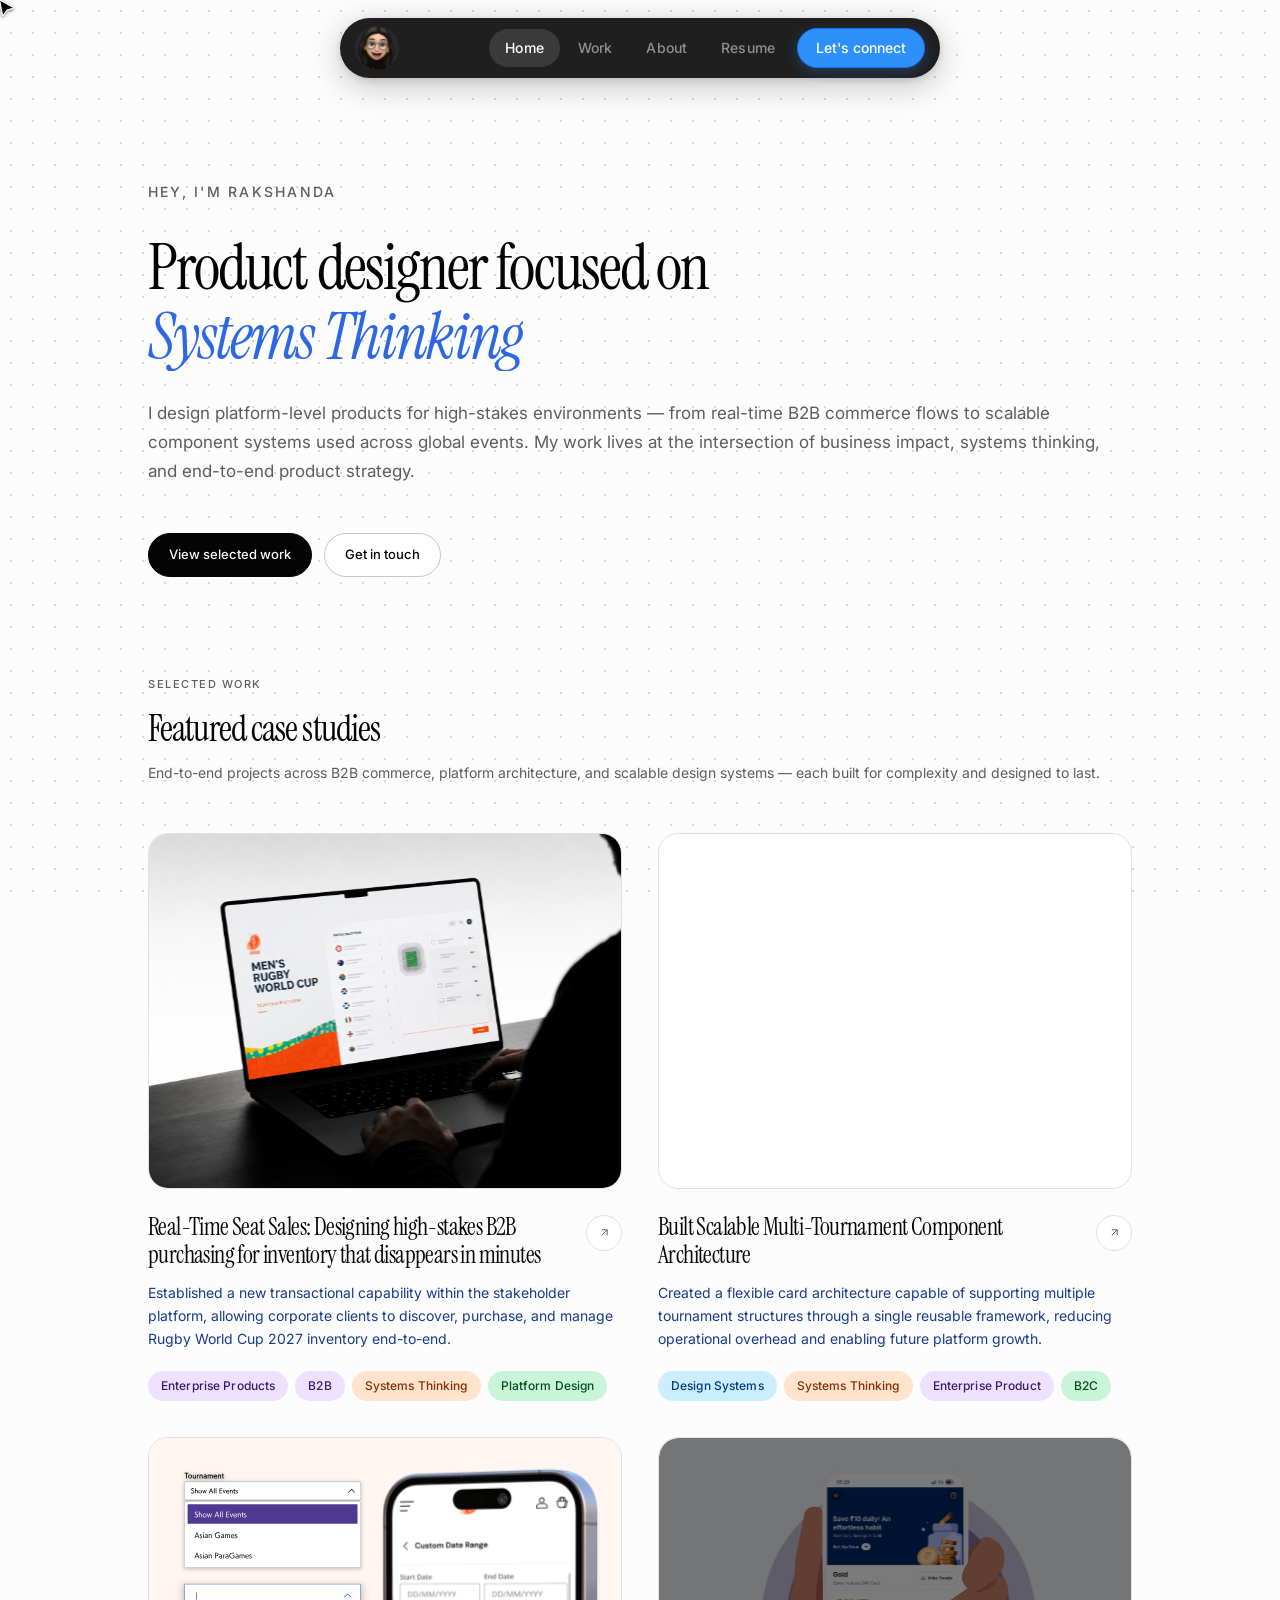
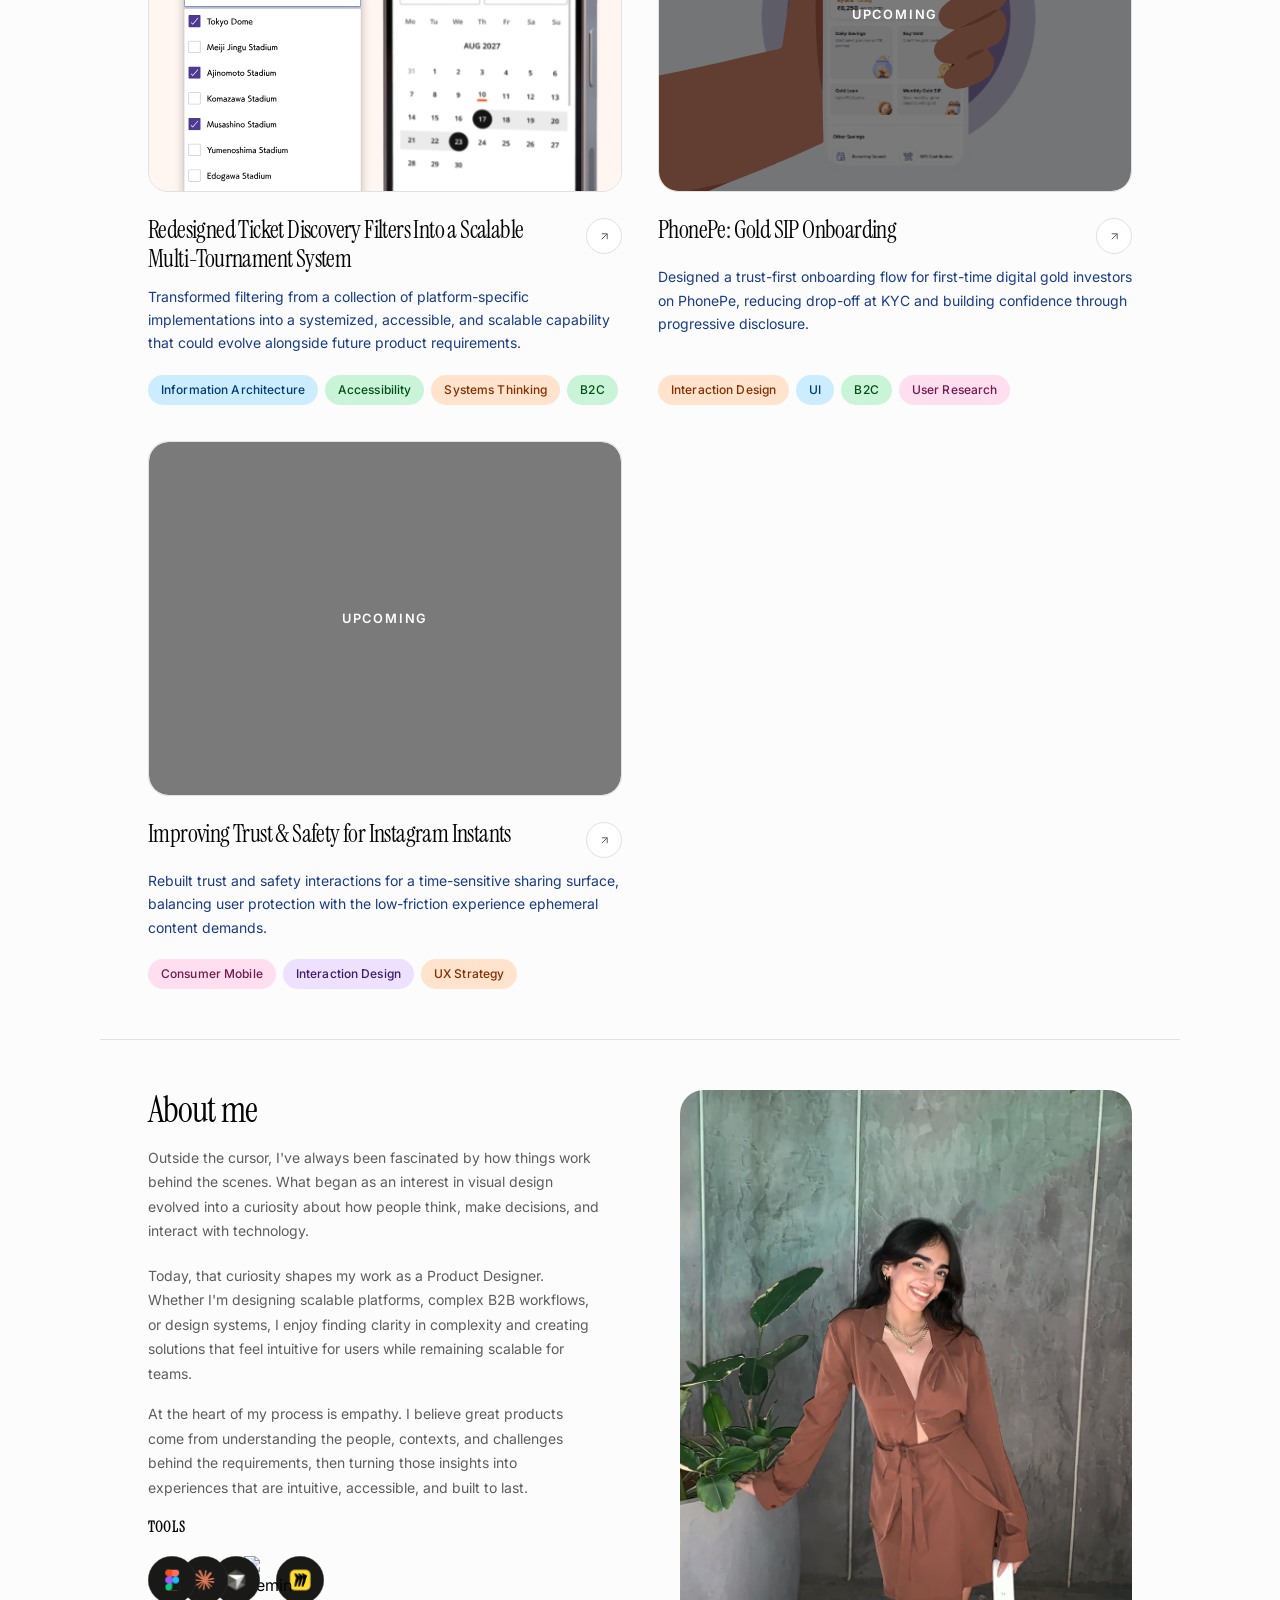
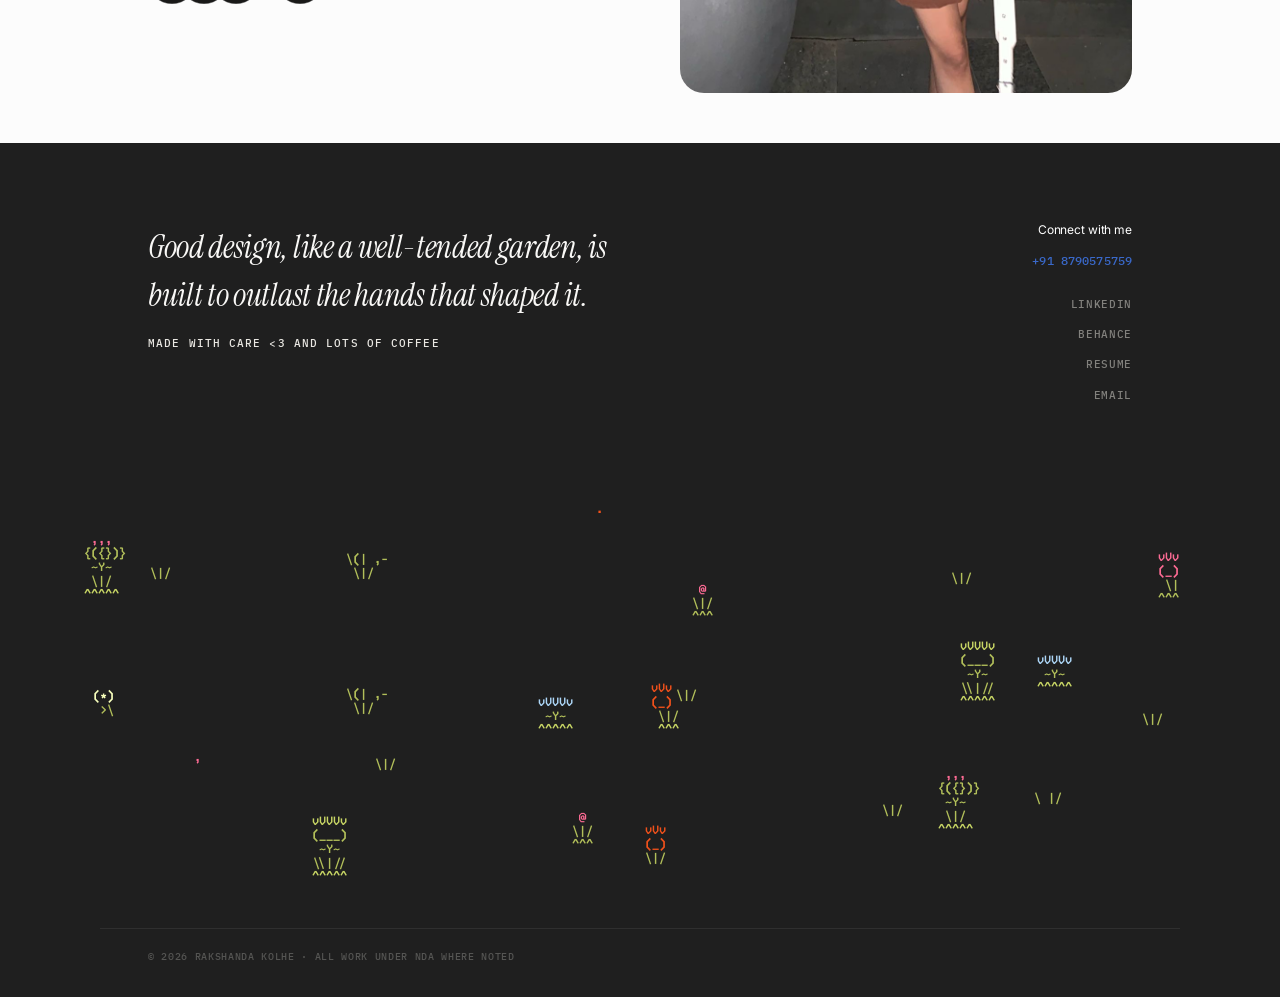
==== index.html @ ab57a7c0 "Initial portfolio launch" ====
<!DOCTYPE html>
<html lang="en">
<head>
  <meta charset="UTF-8" />
  <meta name="viewport" content="width=device-width, initial-scale=1.0" />
  <title>Rakshanda Senior Designer Portfolio</title>
  <meta name="description" content="Senior Product Designer specialising in platform design, enterprise B2B workflows, scalable design systems, and end-to-end product strategy." />
  <link rel="icon" type="image/svg+xml" href="assets/favicon.svg" />
  <link rel="preconnect" href="https://fonts.googleapis.com" />
  <link rel="preconnect" href="https://fonts.gstatic.com" crossorigin />
  <link rel="stylesheet" href="css/portfolio.css" />
</head>
<body>

<!-- ══════════════════════════════════════
     ISLAND NAVIGATION
     Desktop: [profile] [Work] [About] [Resume] [Let's connect]
     Mobile:  [profile] [hamburger/✕]  → dropdown below
══════════════════════════════════════ -->
<nav class="island-nav" aria-label="Primary navigation">

  <!-- Profile — always visible on desktop + mobile -->
  <div class="nav-profile" aria-hidden="true">
    <img src="assets/profile.svg" alt="" />
  </div>

  <!-- Desktop nav links -->
  <a href="https://drive.google.com/file/d/1PYxmC6yKE62FCQMmw7hzZY3tdsDJgcpa/view?usp=sharing"      class="nav-link nav-active" data-section="home"  data-cursor-label="Home">Home</a>
  <a href="#work"  class="nav-link"            data-section="work"  data-cursor-label="View work">Work</a>
  <a href="#about" class="nav-link"            data-section="about" data-cursor-label="About me">About</a>
  <a href="https://drive.google.com/file/d/1PYxmC6yKE62FCQMmw7hzZY3tdsDJgcpa/view?usp=sharing"      class="nav-link"            target="_blank" rel="noopener" data-cursor-label="Open resume">Resume</a>
  <a href="mailto:rakshandakolhe@yahoo.in" class="nav-cta" data-cursor-label="Send email">Let's connect</a>

  <!-- Mobile hamburger / close toggle -->
  <button class="nav-hamburger" id="navHamburger"
          aria-label="Open navigation menu"
          aria-expanded="false"
          aria-controls="navDropdown">
    <span class="hb-line"></span>
    <span class="hb-line"></span>
    <span class="hb-line"></span>
  </button>

</nav>

<!-- ══════════════════════════════════════
     MOBILE DROPDOWN (below pill, mobile only)
══════════════════════════════════════ -->
<div class="nav-dropdown" id="navDropdown" role="navigation" aria-label="Mobile navigation" aria-hidden="true">
  <a href="https://drive.google.com/file/d/1PYxmC6yKE62FCQMmw7hzZY3tdsDJgcpa/view?usp=sharing"      class="dd-link dd-active" data-section="home">Home</a>
  <a href="#work"  class="dd-link"          data-section="work">Work</a>
  <a href="#about" class="dd-link"          data-section="about">About</a>
  <a href="https://drive.google.com/file/d/1PYxmC6yKE62FCQMmw7hzZY3tdsDJgcpa/view?usp=sharing"      class="dd-link" target="_blank" rel="noopener">Resume ↗</a>
  <a href="mailto:rakshandakolhe@yahoo.in" class="dd-cta">Let's connect</a>
</div>

<!-- ══════════════════════════════════════
     CUSTOM CURSOR
══════════════════════════════════════ -->
<div class="custom-cursor" id="customCursor" aria-hidden="true">
  <svg class="cursor-arrow" width="24" height="25" viewBox="0 0 24 25" fill="none" xmlns="http://www.w3.org/2000/svg">
    <g filter="url(#cs)">
      <path d="M8.75418 20L5.62291 4.04089L20 11.9182L12.9181 13.9727L8.75418 20Z" fill="black"/>
      <path d="M8.75418 20L5.62291 4.04089L20 11.9182L12.9181 13.9727L8.75418 20Z" stroke="white"/>
    </g>
    <defs>
      <filter id="cs" x="2.9248" y="2.09058" width="20.3721" height="22.1735" filterUnits="userSpaceOnUse" color-interpolation-filters="sRGB">
        <feFlood flood-opacity="0" result="BackgroundImageFix"/>
        <feColorMatrix in="SourceAlpha" type="matrix" values="0 0 0 0 0 0 0 0 0 0 0 0 0 0 0 0 0 0 127 0" result="hardAlpha"/>
        <feOffset dy="1"/><feGaussianBlur stdDeviation="1"/>
        <feComposite in2="hardAlpha" operator="out"/>
        <feColorMatrix type="matrix" values="0 0 0 0 0 0 0 0 0 0 0 0 0 0 0 0 0 0 0.25 0"/>
        <feBlend mode="normal" in2="BackgroundImageFix" result="effect1_dropShadow"/>
        <feBlend mode="normal" in="SourceGraphic" in2="effect1_dropShadow" result="shape"/>
      </filter>
    </defs>
  </svg>
  <div class="cursor-badge" id="cursorBadge"></div>
</div>

<div class="page">
<main>

<!-- ══════════════════════════════════════
     HERO
══════════════════════════════════════ -->
<div class="hero reveal" id="home">
  <p class="hero-eyebrow">Hey, I'm Rakshanda</p>
  <h1 class="hero-title">Product designer focused on <span class="keyword-rotator" aria-label="Systems Thinking"><span class="keyword-slide">Systems Thinking</span></span></h1>
  <p class="hero-desc">
    I design platform-level products for high-stakes environments — from real-time B2B commerce flows to scalable component systems used across global events. My work lives at the intersection of business impact, systems thinking, and end-to-end product strategy.
  </p>
<div class="hero-ctas">
    <a href="#work" class="btn btn-primary" data-cursor-label="View work">View selected work</a>
    <a href="mailto:rakshandakolhe@yahoo.in" class="btn btn-secondary" data-cursor-label="Send email">Get in touch</a>
  </div>
</div>

<hr class="section-divider" />

<!-- ══════════════════════════════════════
     FEATURED WORK
══════════════════════════════════════ -->
<section id="work" class="section" style="scroll-margin-top: 80px;">
  <div class="section-header reveal">
    <span class="label">Selected work</span>
    <h2>Featured case studies</h2>
    <p>End-to-end projects across B2B commerce, platform architecture, and scalable design systems — each built for complexity and designed to last.</p>
  </div>

  <div class="work-grid">

    <!-- ── Card 01 · Real-Time Seat Sales ── -->
    <a href="projects/real-time-seat-sales/index.html"
       class="work-card reveal"
       aria-label="View Real-Time Seat Sales case study"
       data-cursor-label="View case study">

      <div class="work-card-thumb" aria-hidden="true">
        <img src="assets/RTSS-Cover.svg" alt="Real-Time Seat Sales project" style="width: 100%; height: 100%; object-fit: cover; display: block;" />
      </div>

      <div class="work-card-body">
        <div class="work-card-title-row">
          <h3 class="work-card-title">Real-Time Seat Sales: Designing high-stakes B2B purchasing for inventory that disappears in minutes</h3>
          <div class="work-card-arrow" aria-hidden="true">
            <svg width="13" height="13" fill="none" stroke="currentColor" stroke-width="1.8" viewBox="0 0 24 24"><path d="M7 17L17 7M17 7H7M17 7v10"/></svg>
          </div>
        </div>
        <p class="work-card-desc">Established a new transactional capability within the stakeholder platform, allowing corporate clients to discover, purchase, and manage Rugby World Cup 2027 inventory end-to-end.</p>
        <div class="work-card-pills" style="padding: 0; margin-top: 0;">
          <span class="wc-pill wcp-purple">Enterprise Products</span>
          <span class="wc-pill wcp-purple">B2B</span>
          <span class="wc-pill wcp-orange">Systems Thinking</span>
          <span class="wc-pill wcp-green">Platform Design</span>
        </div>
      </div>
    </a>

    <!-- ── Card 02 · Multi-Tournament Architecture ── -->
    <a href="projects/multi-tournament-architecture/index.html"
       class="work-card reveal"
       aria-label="View Multi-Tournament Architecture case study"
       data-cursor-label="View case study">

      <div class="work-card-thumb" aria-hidden="true">
        <video src="assets/multi-tournament-cover.mp4" autoplay loop muted playsinline style="width:100%;height:100%;object-fit:cover;display:block;"></video>
      </div>

      <div class="work-card-body">
        <div class="work-card-title-row">
          <h3 class="work-card-title">Built Scalable Multi-Tournament Component Architecture</h3>
          <div class="work-card-arrow" aria-hidden="true">
            <svg width="13" height="13" fill="none" stroke="currentColor" stroke-width="1.8" viewBox="0 0 24 24"><path d="M7 17L17 7M17 7H7M17 7v10"/></svg>
          </div>
        </div>
        <p class="work-card-desc">Created a flexible card architecture capable of supporting multiple tournament structures through a single reusable framework, reducing operational overhead and enabling future platform growth.</p>
        <div class="work-card-pills">
          <span class="wc-pill wcp-blue">Design Systems</span>
          <span class="wc-pill wcp-orange">Systems Thinking</span>
          <span class="wc-pill wcp-purple">Enterprise Product</span>
          <span class="wc-pill wcp-green">B2C</span>
        </div>
      </div>
    </a>

    <!-- ── Card 03 · Ticket Discovery Filters ── -->
    <a href="projects/ticket-discovery-filters/index.html"
       class="work-card reveal"
       aria-label="View Ticket Discovery Filters case study"
       data-cursor-label="View case study">

      <div class="work-card-thumb" aria-hidden="true" style="padding: 0; overflow: hidden;">
        <img src="assets/MultiTournament-filter-cover.svg" alt="Multi-Tournament Filter Cover" style="width: 100%; height: 100%; object-fit: cover; display: block;" />
      </div>

      <div class="work-card-body">
        <div class="work-card-title-row">
          <h3 class="work-card-title">Redesigned Ticket Discovery Filters Into a Scalable Multi-Tournament System</h3>
          <div class="work-card-arrow" aria-hidden="true">
            <svg width="13" height="13" fill="none" stroke="currentColor" stroke-width="1.8" viewBox="0 0 24 24"><path d="M7 17L17 7M17 7H7M17 7v10"/></svg>
          </div>
        </div>
        <p class="work-card-desc">Transformed filtering from a collection of platform-specific implementations into a systemized, accessible, and scalable capability that could evolve alongside future product requirements.</p>
        <div class="work-card-pills">
          <span class="wc-pill wcp-blue">Information Architecture</span>
          <span class="wc-pill wcp-green">Accessibility</span>
          <span class="wc-pill wcp-orange">Systems Thinking</span>
          <span class="wc-pill wcp-green">B2C</span>
        </div>
      </div>
    </a>

    <!-- ── Card 04 · PhonePe Gold SIP Onboarding ── -->
    <a href="javascript:void(0)"
       class="work-card work-card--upcoming reveal"
       aria-label="PhonePe: Gold SIP Onboarding — upcoming"
       data-cursor-label="Upcoming">

      <div class="work-card-thumb" aria-hidden="true">
        <img src="assets/phonepe-cover.svg" alt="PhonePe Gold SIP Onboarding" style="width:100%;height:100%;object-fit:cover;display:block;" />
      </div>

      <div class="work-card-body">
        <div class="work-card-title-row">
          <h3 class="work-card-title">PhonePe: Gold SIP Onboarding</h3>
          <div class="work-card-arrow" aria-hidden="true">
            <svg width="13" height="13" fill="none" stroke="currentColor" stroke-width="1.8" viewBox="0 0 24 24"><path d="M7 17L17 7M17 7H7M17 7v10"/></svg>
          </div>
        </div>
        <p class="work-card-desc">Designed a trust-first onboarding flow for first-time digital gold investors on PhonePe, reducing drop-off at KYC and building confidence through progressive disclosure.</p>
        <div class="work-card-pills">
          <span class="wc-pill wcp-orange">Interaction Design</span>
          <span class="wc-pill wcp-blue">UI</span>
          <span class="wc-pill wcp-green">B2C</span>
          <span class="wc-pill wcp-pink">User Research</span>
        </div>
      </div>
    </a>

    <!-- ── Card 05 · Instagram Instant Redesign ── -->
    <a href="javascript:void(0)"
       class="work-card work-card--upcoming reveal"
       aria-label="Instagram Instant Redesign — upcoming"
       data-cursor-label="Upcoming">

      <div class="work-card-thumb" aria-hidden="true">
        <video src="assets/instagram-cover.mp4" autoplay loop muted playsinline style="width:100%;height:100%;object-fit:cover;display:block;"></video>
      </div>

      <div class="work-card-body">
        <div class="work-card-title-row">
          <h3 class="work-card-title">Improving Trust & Safety for Instagram Instants</h3>
          <div class="work-card-arrow" aria-hidden="true">
            <svg width="13" height="13" fill="none" stroke="currentColor" stroke-width="1.8" viewBox="0 0 24 24"><path d="M7 17L17 7M17 7H7M17 7v10"/></svg>
          </div>
        </div>
        <p class="work-card-desc">Rebuilt trust and safety interactions for a time-sensitive sharing surface, balancing user protection with the low-friction experience ephemeral content demands.</p>
        <div class="work-card-pills">
          <span class="wc-pill wcp-pink">Consumer Mobile</span>
          <span class="wc-pill wcp-purple">Interaction Design</span>
          <span class="wc-pill wcp-orange">UX Strategy</span>
        </div>
      </div>
    </a>

  </div>
</section>

<hr class="section-divider" />

<!-- ══════════════════════════════════════
     EXPERTISE
══════════════════════════════════════ -->
<section class="section">
<!-- ══════════════════════════════════════
     ABOUT
══════════════════════════════════════ -->
<section id="about" class="section" style="scroll-margin-top: 80px;">
  <div class="about-strip">
    <div class="about-copy reveal">
      <h2 style="margin-bottom: 16px;">About me</h2>
      <p>
        Outside the cursor, I've always been fascinated by how things work behind the scenes. What began as an interest in visual design evolved into a curiosity about how people think, make decisions, and interact with technology.
      </p>
      <p>
        Today, that curiosity shapes my work as a Product Designer. Whether I'm designing scalable platforms, complex B2B workflows, or design systems, I enjoy finding clarity in complexity and creating solutions that feel intuitive for users while remaining scalable for teams.
      </p>
      <p>
        At the heart of my process is empathy. I believe great products come from understanding the people, contexts, and challenges behind the requirements, then turning those insights into experiences that are intuitive, accessible, and built to last.
      </p>

      <div class="tools-section">
        <h3 class="tools-heading">Tools</h3>
        <div class="tools-stack">
          <div class="tool-badge" style="--z: 5;">
            <img src="assets/figma.svg" alt="Figma" />
          </div>
          <div class="tool-badge" style="--z: 4;">
            <img src="assets/claude.svg" alt="Claude" />
          </div>
          <div class="tool-badge" style="--z: 3;">
            <img src="assets/cursor-tool.svg" alt="Cursor" />
          </div>
          <div class="tool-badge" style="--z: 2;">
            <img src="assets/gemini.svg" alt="Gemini" />
          </div>
          <div class="tool-badge" style="--z: 1;">
            <img src="assets/miro.svg" alt="Miro" />
          </div>
        </div>
      </div>
    </div>
    <div class="about-image reveal">
      <img src="assets/raksh-about.png" alt="Rakshanda Kolhe, Product Designer" />
    </div>
  </div>
</section>

</main>
</div>

<!-- ══════════════════════════════════════
     FOOTER
══════════════════════════════════════ -->
<footer class="dark-footer" aria-label="Site footer">

  <div class="df-inner">
    <!-- Left: quote + caption -->
    <div class="df-left">
      <p class="df-quote">Good design, like a well-tended garden, is built to outlast the hands that shaped it.</p>
      <p class="df-caption">Made with care <3 and lots of coffee</p>
    </div>

    <!-- Right: contact + links group -->
    <div class="df-right">
      <!-- Connect section -->
      <div class="df-contact-section">
        <h3 class="df-contact-heading">Connect with me</h3>
        <p class="df-contact">+91 8790575759</p>
      </div>

      <!-- Links -->
      <div class="df-links">
        <a href="https://www.linkedin.com/in/rakshanda-kolhe-531687210" class="df-link" target="_blank" rel="noopener" data-cursor-label="Open LinkedIn">LinkedIn</a>
        <a href="https://www.behance.net/rakshandakolhe1" class="df-link" target="_blank" rel="noopener" data-cursor-label="Open Behance">Behance</a>
        <a href="https://drive.google.com/file/d/1PYxmC6yKE62FCQMmw7hzZY3tdsDJgcpa/view?usp=sharing" class="df-link" data-cursor-label="Open resume">Resume</a>
        <a href="mailto:rakshandakolhe@yahoo.in" class="df-link" data-cursor-label="Send email">Email</a>
      </div>
    </div>
  </div>

  <!-- ASCII garden (animated via js/garden.js) -->
  <div class="df-garden" aria-hidden="true"></div>

  <div class="df-bottom">
    <p>© 2026 Rakshanda Kolhe · All work under NDA where noted</p>
  </div>

</footer>

<script src="js/garden.js"></script>

<script>
/* ── Reveal on scroll ── */
const revealEls = document.querySelectorAll('.reveal');
const revObs = new IntersectionObserver(
  (entries) => entries.forEach(e => { if (e.isIntersecting) { e.target.classList.add('visible'); revObs.unobserve(e.target); } }),
  { threshold: 0.08, rootMargin: '0px 0px -40px 0px' }
);
revealEls.forEach(el => revObs.observe(el));

/* ── Active nav link on scroll ── */
const desktopNavLinks = document.querySelectorAll('.nav-link[data-section]');
const ddLinks = document.querySelectorAll('.dd-link');
const sectIds = ['home', 'work', 'about'];
const sectObs = new IntersectionObserver(
  (entries) => entries.forEach(e => {
    if (!e.isIntersecting) return;
    desktopNavLinks.forEach(l => l.classList.remove('nav-active'));
    ddLinks.forEach(l => l.classList.remove('dd-active'));
    const dl = document.querySelector(`.nav-link[data-section="${e.target.id}"]`);
    if (dl) dl.classList.add('nav-active');
    const ddLink = document.querySelector(`.dd-link[data-section="${e.target.id}"]`);
    if (ddLink) ddLink.classList.add('dd-active');
  }),
  { threshold: 0.3 }
);
sectIds.forEach(id => { const s = document.getElementById(id); if (s) sectObs.observe(s); });

/* ── Mobile dropdown toggle ── */
const hamburger  = document.getElementById('navHamburger');
const dropdown   = document.getElementById('navDropdown');

function openDropdown() {
  hamburger.classList.add('is-open');
  hamburger.setAttribute('aria-expanded', 'true');
  hamburger.setAttribute('aria-label', 'Close navigation menu');
  dropdown.classList.add('is-open');
  dropdown.setAttribute('aria-hidden', 'false');
}
function closeDropdown() {
  hamburger.classList.remove('is-open');
  hamburger.setAttribute('aria-expanded', 'false');
  hamburger.setAttribute('aria-label', 'Open navigation menu');
  dropdown.classList.remove('is-open');
  dropdown.setAttribute('aria-hidden', 'true');
}
function toggleDropdown() {
  dropdown.classList.contains('is-open') ? closeDropdown() : openDropdown();
}

hamburger.addEventListener('click', (e) => { e.stopPropagation(); toggleDropdown(); });

/* Close on outside click */
document.addEventListener('click', (e) => {
  if (!hamburger.contains(e.target) && !dropdown.contains(e.target)) closeDropdown();
});
/* Close on dropdown link tap */
dropdown.querySelectorAll('a').forEach(a => a.addEventListener('click', closeDropdown));
/* Close on Escape */
document.addEventListener('keydown', e => { if (e.key === 'Escape') closeDropdown(); });

/* ── Custom cursor (fine-pointer devices only) ── */
if (window.matchMedia('(pointer: fine)').matches) {
  const cursor = document.getElementById('customCursor');
  const badge  = document.getElementById('cursorBadge');
  let mx = -200, my = -200, rafId;

  cursor.classList.add('visible');

  function moveCursor() {
    cursor.style.transform = `translate(${mx - 6}px, ${my - 4}px)`;
    rafId = null;
  }
  document.addEventListener('mousemove', (e) => {
    mx = e.clientX; my = e.clientY;
    if (!rafId) rafId = requestAnimationFrame(moveCursor);
  });
  document.addEventListener('mouseleave', () => cursor.classList.remove('visible'));
  document.addEventListener('mouseenter', () => cursor.classList.add('visible'));

  document.querySelectorAll('[data-cursor-label], a, button, .work-item, .nav-link, .nav-cta, .dd-link, .dd-cta').forEach(el => {
    el.addEventListener('mouseenter', () => {
      const t = el.getAttribute('data-cursor-label') || '';
      if (t) { badge.textContent = t; badge.classList.add('show'); }
    });
    el.addEventListener('mouseleave', () => badge.classList.remove('show'));
  });
}
</script>

<script>
/* ── Keyword rotator ── */
(function () {
  const keywords = ['Systems Thinking', 'Accessibility', 'AI Workflows', 'Design Systems', 'Information Architecture'];
  let idx = 0;
  const rotator = document.querySelector('.keyword-rotator');
  const slide   = document.querySelector('.keyword-slide');
  if (!rotator || !slide) return;

  function rotate() {
    slide.classList.add('ks-exit');

    setTimeout(() => {
      idx = (idx + 1) % keywords.length;
      slide.textContent = keywords[idx];
      rotator.setAttribute('aria-label', keywords[idx]);

      slide.classList.remove('ks-exit');
      slide.classList.add('ks-enter');

      requestAnimationFrame(() => requestAnimationFrame(() => {
        slide.classList.remove('ks-enter');
      }));
    }, 420);
  }

  setInterval(rotate, 2600);
})();
</script>

</body>
</html>
---- css/portfolio.css ----
@import url("https://fonts.googleapis.com/css2?family=IBM+Plex+Mono:wght@500&family=Instrument+Serif:ital@0;1&family=Inter:wght@300;400;500;600&family=Kode+Mono:wght@700&display=swap");

/* ═══════════════════════════════════════════
   DESIGN TOKENS
═══════════════════════════════════════════ */
:root {
  --bg:             oklch(0.99 0 0);
  --fg:             oklch(0.11 0 0);
  --card:           oklch(1 0 0);
  --muted:          oklch(0.97 0 0);
  --muted-fg:       oklch(0.48 0 0);
  --border:         oklch(0.91 0 0);
  --border-strong:  oklch(0.83 0 0);
  --dot:            oklch(0.88 0 0);
  --accent:         oklch(0.55 0.20 263);
  --accent-mid:     oklch(0.68 0.16 263);
  --accent-light:   oklch(0.95 0.04 263);
  --success:        oklch(0.42 0.14 145);
  --success-light:  oklch(0.94 0.05 145);

  --serif:  "Instrument Serif", Georgia, serif;
  --sans:   "Inter", system-ui, sans-serif;

  --r-xs:   0.375rem;
  --r-sm:   0.625rem;
  --r-md:   1rem;
  --r-lg:   1.5rem;
  --r-xl:   2rem;
  --r-full: 9999px;

  --shadow-xs: 0 1px 2px rgba(0,0,0,0.04);
  --shadow-sm: 0 2px 6px rgba(0,0,0,0.06);
  --shadow-md: 0 8px 24px rgba(0,0,0,0.08);
  --shadow-lg: 0 20px 48px rgba(0,0,0,0.10);

  --nav-h: 56px;
  --content-w: 1080px;
  --prose-w: 760px;
}

/* ═══════════════════════════════════════════
   RESET & BASE
═══════════════════════════════════════════ */
*, *::before, *::after { box-sizing: border-box; margin: 0; padding: 0; }
html { scroll-behavior: smooth; -webkit-text-size-adjust: 100%; }

body {
  font-family: var(--sans);
  background: var(--bg);
  color: var(--fg);
  font-size: 16px;
  line-height: 1.65;
  -webkit-font-smoothing: antialiased;
  background-image: radial-gradient(circle, var(--dot) 1px, transparent 1px);
  background-size: 22px 22px;
  background-attachment: fixed;
}

img { max-width: 100%; display: block; height: auto; }
a { color: inherit; text-decoration: none; }
button { cursor: pointer; font: inherit; border: none; background: none; }
ul, ol { list-style: none; }

/* ═══════════════════════════════════════════
   TYPOGRAPHY SCALE
═══════════════════════════════════════════ */
h1, h2, h3, h4 {
  font-family: var(--serif);
  font-weight: 400;
  letter-spacing: -0.025em;
  line-height: 1.1;
  color: var(--fg);
}
h1 { font-size: clamp(2.25rem, 5vw, 3.75rem); }
h2 { font-size: clamp(1.5rem, 3vw, 2.25rem); }
h3 { font-size: clamp(1.125rem, 2vw, 1.375rem); }

p {
  font-size: 14px;
  line-height: 1.75;
  color: var(--muted-fg);
}
p + p { margin-top: 1rem; }

/* ═══════════════════════════════════════════
   UTILITIES
═══════════════════════════════════════════ */
.sr-only {
  position: absolute; width: 1px; height: 1px;
  padding: 0; margin: -1px; overflow: hidden;
  clip: rect(0,0,0,0); white-space: nowrap; border: 0;
}
.label {
  font-size: 11px;
  font-weight: 500;
  letter-spacing: 0.14em;
  text-transform: uppercase;
  color: var(--muted-fg);
}
.accent { color: var(--accent); }
.serif { font-family: var(--serif); }
.italic { font-style: italic; }
.pill {
  display: inline-flex;
  align-items: center;
  font-size: 12px;
  font-weight: 500;
  padding: 3px 11px;
  border-radius: var(--r-full);
  border: 1px solid var(--border);
  background: var(--card);
  color: var(--muted-fg);
}

/* ═══════════════════════════════════════════
   ISLAND NAVIGATION
   Desktop: profile + links + CTA pill
   Mobile:  profile + hamburger/X pill → dropdown below
═══════════════════════════════════════════ */
.island-nav {
  position: fixed;
  top: 18px;
  left: 50%;
  transform: translateX(-50%);
  z-index: 500;
  display: flex;
  align-items: center;
  justify-content: space-between;
  gap: 2px;
  padding: 5px 15px;
  height: 60px;
  background: #1F1F1F;
  border-radius: 40px;
  box-shadow: 0 8px 32px rgba(0,0,0,0.22), 0 2px 8px rgba(0,0,0,0.12);
  white-space: nowrap;
  width: 600px;
  max-width: calc(100% - 32px);
}

/* ── Profile avatar — visible on both desktop + mobile ── */
.nav-profile {
  width: 44px;
  height: 44px;
  border-radius: 50%;
  overflow: hidden;
  flex-shrink: 0;
  background: #2a2a2a;
  margin-right: 6px;
}
.nav-profile img {
  width: 100%;
  height: 100%;
  object-fit: cover;
  display: block;
}

/* ── Nav links — desktop only ── */
.nav-link {
  font-size: 14px;
  font-family: Inter, sans-serif;
  font-weight: 500;
  color: rgba(255,255,255,0.5);
  padding: 7px 16px;
  border-radius: var(--r-full);
  text-decoration: none;
  transition: color 0.2s ease, background 0.2s ease;
  letter-spacing: 0.01em;
}

.nav-link:first-of-type {
  margin-left: auto;
}
.nav-link:hover {
  color: rgba(255,255,255,0.9);
  background: rgba(255,255,255,0.08);
}
.nav-link.nav-active {
  color: #fff;
  background: rgba(255,255,255,0.12);
}

/* ── CTA button — desktop only ── */
.nav-cta {
  font-size: 14px;
  font-family: Inter, sans-serif;
  font-weight: 500;
  color: #fff;
  background: #2E90FA;
  border: 1.5px solid #1570EF;
  padding: 7px 18px;
  border-radius: var(--r-full);
  text-decoration: none;
  transition: background 0.2s ease, transform 0.15s ease, box-shadow 0.2s ease;
  margin-left: 4px;
  box-shadow: 0 4px 14px rgba(46,144,250,0.28);
}
.nav-cta:hover {
  background: #1570EF;
  transform: scale(1.03);
  box-shadow: 0 6px 20px rgba(46,144,250,0.40);
}

/* ── Hamburger / close — mobile only ── */
.nav-hamburger {
  /* hidden on desktop */
  display: none;
  flex-direction: column;
  justify-content: center;
  align-items: center;
  gap: 5px;
  width: 38px;
  height: 38px;
  border-radius: 50%;
  background: rgba(255,255,255,0.08);
  border: none;
  cursor: none;
  transition: background 0.2s;
  flex-shrink: 0;
  /* sits on far right of pill, small gap from profile */
  margin-left: 6px;
}
.nav-hamburger:hover { background: rgba(255,255,255,0.15); }

/* the three lines */
.nav-hamburger .hb-line {
  display: block;
  width: 16px;
  height: 1.5px;
  background: rgba(255,255,255,0.85);
  border-radius: 2px;
  /* individual transitions so transform-origin works correctly */
  transition: transform 0.26s cubic-bezier(0.4,0,0.2,1),
              opacity   0.18s ease,
              width     0.2s ease;
  transform-origin: center;
}

/* open state → animate to ✕ */
.nav-hamburger.is-open .hb-line:nth-child(1) {
  transform: translateY(6.5px) rotate(45deg);
}
.nav-hamburger.is-open .hb-line:nth-child(2) {
  opacity: 0;
  width: 0;
}
.nav-hamburger.is-open .hb-line:nth-child(3) {
  transform: translateY(-6.5px) rotate(-45deg);
}

/* ═══════════════════════════════════════════
   MOBILE DROPDOWN MENU
   Dark rounded panel that drops below the pill
═══════════════════════════════════════════ */
.nav-dropdown {
  position: fixed;
  /* top = nav-top (18px) + pill-height (~54px) + gap (8px) */
  top: 82px;
  left: 50%;
  z-index: 490;
  background: #1F1F1F;
  border-radius: 28px;
  padding: 10px;
  min-width: 270px;
  display: flex;
  flex-direction: column;
  gap: 2px;
  /* default: hidden */
  opacity: 0;
  pointer-events: none;
  transform: translateX(-50%) translateY(-8px) scale(0.96);
  transition: opacity 0.22s ease,
              transform 0.22s cubic-bezier(0.34,1.20,0.64,1);
  box-shadow: 0 12px 40px rgba(0,0,0,0.28), 0 4px 12px rgba(0,0,0,0.16);
  /* only render on mobile — desktop hides it */
}
.nav-dropdown.is-open {
  opacity: 1;
  pointer-events: all;
  transform: translateX(-50%) translateY(0) scale(1);
}

/* Dropdown nav links */
.dd-link {
  font-family: var(--sans);
  font-size: 14px;
  font-weight: 500;
  color: rgba(255,255,255,0.5);
  padding: 11px 18px;
  border-radius: var(--r-full);
  text-decoration: none;
  transition: color 0.18s ease, background 0.18s ease;
  letter-spacing: 0.01em;
  display: block;
  width: 100%;
  text-align: left;
}
.dd-link:hover {
  color: rgba(255,255,255,0.9);
  background: rgba(255,255,255,0.06);
}
.dd-link.dd-active {
  color: #fff;
  background: rgba(255,255,255,0.12);
}

/* Dropdown CTA */
.dd-cta {
  font-family: var(--sans);
  font-size: 14px;
  font-weight: 500;
  color: #fff;
  background: #2E90FA;
  border: 1.5px solid #1570EF;
  padding: 11px 18px;
  border-radius: var(--r-full);
  text-decoration: none;
  text-align: center;
  margin-top: 4px;
  transition: background 0.2s ease;
  display: block;
  width: 100%;
}
.dd-cta:hover { background: #1570EF; }

.nav-dropdown.is-open .dd-cta {
  width: auto;
}

/* ═══════════════════════════════════════════
   CUSTOM CURSOR SYSTEM
═══════════════════════════════════════════ */
@media (pointer: fine) {
  *, *::before, *::after { cursor: none !important; }
}

.custom-cursor {
  position: fixed;
  top: 0;
  left: 0;
  pointer-events: none;
  z-index: 99999;
  will-change: transform;
  /* JS sets translateX/Y; offset so tip aligns at pointer */
  transform: translate(-6px, -4px);
  opacity: 0;
  transition: opacity 0.2s ease;
}
.custom-cursor.visible { opacity: 1; }

.cursor-arrow {
  width: 24px;
  height: 25px;
  display: block;
  filter: drop-shadow(0 1px 2px rgba(0,0,0,0.25));
}

.cursor-badge {
  position: absolute;
  top: 14px;
  left: 18px;
  background: #2E90FA;
  border: 1.5px solid #1570EF;
  color: #fff;
  font-family: var(--sans);
  font-size: 12px;
  font-weight: 500;
  padding: 5px 13px;
  border-radius: var(--r-full);
  white-space: nowrap;
  box-shadow: 0 4px 14px rgba(46,144,250,0.30);
  opacity: 0;
  transform: translateY(5px) scale(0.93);
  transition: opacity 0.17s ease, transform 0.17s ease;
  pointer-events: none;
  letter-spacing: 0.01em;
}
.cursor-badge.show {
  opacity: 1;
  transform: translateY(0) scale(1);
}

/* ═══════════════════════════════════════════
   PAGE WRAPPER
═══════════════════════════════════════════ */
.page { padding-top: 80px; background: transparent; }

/* ═══════════════════════════════════════════
   HERO
═══════════════════════════════════════════ */
.hero {
  max-width: var(--content-w);
  margin: 0 auto;
  padding: 100px 48px 96px;
}
.hero-eyebrow {
  display: flex;
  align-items: center;
  gap: 14px;
  margin-bottom: 28px;
  font-size: 14px;
  font-weight: 500;
  letter-spacing: 0.16em;
  text-transform: uppercase;
  color: var(--muted-fg);
}
.hero-title {
  max-width: 680px;
  margin-bottom: 28px;
  font-family: var(--serif);
  font-size: clamp(2.5rem, 5.5vw, 4rem);
  font-weight: 400;
  line-height: 1.08;
  letter-spacing: -0.03em;
  color: var(--fg);
}
.hero-title em { font-style: italic; color: var(--accent); }

/* ── Keyword rotator ── */
.keyword-rotator {
  display: inline-block;
  overflow: hidden;
  vertical-align: bottom;
  line-height: 1.08;
}
.keyword-slide {
  display: block;
  color: var(--accent);
  font-style: italic;
  transform: translateY(0);
  opacity: 1;
  transition: transform 0.55s cubic-bezier(0.76, 0, 0.24, 1), opacity 0.35s ease;
}
.keyword-slide.ks-exit {
  transform: translateY(-110%);
  opacity: 0;
}
.keyword-slide.ks-enter {
  transform: translateY(110%);
  opacity: 0;
  transition: none;
}
.hero-desc {
  width: 100%;
  font-size: 17px;
  line-height: 1.7;
  color: var(--muted-fg);
  margin-bottom: 48px;
}
.hero-stats {
  display: flex;
  flex-wrap: wrap;
  gap: 32px;
  margin-bottom: 48px;
}
.hero-stat-item label {
  display: block;
  font-size: 10px;
  letter-spacing: 0.14em;
  text-transform: uppercase;
  color: var(--muted-fg);
  margin-bottom: 5px;
  opacity: 0.65;
}
.hero-stat-item .stat-val {
  font-size: 14px;
  font-weight: 500;
  color: var(--fg);
}
.hero-ctas {
  display: flex;
  flex-wrap: wrap;
  gap: 12px;
}
.btn {
  display: inline-flex;
  align-items: center;
  gap: 8px;
  font-size: 13px;
  font-weight: 500;
  padding: 10px 20px;
  border-radius: var(--r-full);
  transition: all 0.2s;
}
.btn-primary {
  background: var(--fg);
  color: var(--bg);
  border: 1px solid var(--fg);
}
.btn-primary:hover { background: oklch(0.22 0 0); }
.btn-secondary {
  background: var(--card);
  color: var(--fg);
  border: 1px solid var(--border-strong);
}
.btn-secondary:hover { background: var(--muted); }
.btn svg { flex-shrink: 0; }

/* ═══════════════════════════════════════════
   SECTION WRAPPER
═══════════════════════════════════════════ */
.section {
  max-width: var(--content-w);
  margin: 0 auto;
  padding: 50px 48px;
}

#about.section {
  padding: 0;
}
.section-divider {
  border: none;
  border-top: 1px solid var(--border);
  max-width: var(--content-w);
  margin: 0 auto;
}

.section-divider:first-of-type {
  display: none;
}
.section-header {
  margin-bottom: 56px;
}
.section-header .label { display: block; margin-bottom: 16px; }
.section-header h2 { margin-bottom: 12px; }
.section-header p {
  max-width: 480px;
  font-size: 14px;
  color: var(--muted-fg);
}

.section-header.reveal.visible {
  margin-bottom: 48px;
}

.section-header.reveal.visible p {
  max-width: 100%;
}

/* ═══════════════════════════════════════════
   FEATURED WORK GRID — 2-col card layout
═══════════════════════════════════════════ */
.work-grid {
  display: grid;
  grid-template-columns: 1fr 1fr;
  gap: 36px;
  margin-top: 8px;
}

/* ── Card shell ── */
.work-card {
  display: flex;
  flex-direction: column;
  text-decoration: none;
  color: inherit;
}

/* ── Thumbnail ── */
.work-card-thumb {
  width: 100%;
  aspect-ratio: 4 / 3;
  border-radius: 20px;
  border: 1px solid var(--border);
  background: var(--card);
  overflow: hidden;
  margin-bottom: 24px;
  position: relative;
  transition: box-shadow 0.4s ease, border-color 0.3s ease;
}
.work-card:hover .work-card-thumb {
  box-shadow: 0 24px 64px rgba(0,0,0,0.10);
  border-color: var(--border-strong);
}

/* Inner — scales on hover for subtle parallax */
.work-thumb-inner {
  width: 100%;
  height: 100%;
  display: flex;
  align-items: flex-start;
  gap: 0;
  transition: transform 0.6s cubic-bezier(0.25, 0.46, 0.45, 0.94);
  position: relative;
}
.work-card:hover .work-thumb-inner { transform: scale(1.03); }

/* ── Upcoming overlay ── */
.work-card--upcoming .work-card-thumb::after {
  content: "Upcoming";
  position: absolute;
  inset: 0;
  display: flex;
  align-items: center;
  justify-content: center;
  background: rgba(0, 0, 0, 0.52);
  color: #fff;
  font-family: var(--sans);
  font-size: 0.8rem;
  font-weight: 600;
  letter-spacing: 0.14em;
  text-transform: uppercase;
  opacity: 1;
  border-radius: 20px;
  pointer-events: none;
}

/* Per-project tinted backgrounds */
.wt-blue   { background: oklch(0.965 0.025 230); }
.wt-indigo { background: oklch(0.965 0.025 275); }
.wt-green  { background: oklch(0.965 0.030 155); }
.wt-warm   { background: oklch(0.970 0.020  55); }

/* ── Thumb left column: typography ── */
.wt-left {
  flex: 0 0 44%;
  padding: 32px 0 28px 28px;
  display: flex;
  flex-direction: column;
  justify-content: flex-start;
  gap: 10px;
}
.wt-kicker {
  font-size: 10px;
  font-weight: 600;
  letter-spacing: 0.14em;
  text-transform: uppercase;
  color: var(--muted-fg);
  opacity: 0.65;
}
.wt-heading {
  font-family: var(--serif);
  font-size: clamp(1.25rem, 2.2vw, 1.875rem);
  font-weight: 400;
  line-height: 1.15;
  letter-spacing: -0.028em;
  color: var(--fg);
}
.wt-body {
  font-size: 11.5px;
  line-height: 1.6;
  color: var(--muted-fg);
  max-width: 160px;
}

/* ── Thumb right column: floating mockup screens ── */
.wt-right {
  flex: 1;
  padding: 20px 16px 20px 10px;
  display: flex;
  flex-direction: column;
  justify-content: flex-start;
  gap: 10px;
  position: relative;
}

/* Generic floating mock screen card */
.mock-screen {
  background: #fff;
  border-radius: 10px;
  border: 1px solid rgba(0,0,0,0.06);
  box-shadow: 0 4px 18px rgba(0,0,0,0.08);
  padding: 12px 14px;
  position: relative;
}
.mock-screen-sm {
  background: #fff;
  border-radius: 8px;
  border: 1px solid rgba(0,0,0,0.06);
  box-shadow: 0 3px 12px rgba(0,0,0,0.07);
  padding: 10px 12px;
}
.mock-screen-dark {
  background: oklch(0.14 0 0);
  border-radius: 10px;
  border: 1px solid rgba(255,255,255,0.06);
  box-shadow: 0 4px 18px rgba(0,0,0,0.16);
  padding: 12px 14px;
}

/* Content stubs */
.mock-dot-row {
  display: flex;
  gap: 4px;
  margin-bottom: 8px;
}
.mock-dot {
  width: 6px;
  height: 6px;
  border-radius: 50%;
  background: oklch(0.87 0 0);
}
.mock-dot.red  { background: oklch(0.72 0.18 27); }
.mock-dot.yel  { background: oklch(0.82 0.14 80); }
.mock-dot.grn  { background: oklch(0.72 0.16 145); }

.mock-line {
  height: 5px;
  border-radius: 3px;
  background: oklch(0.91 0 0);
  margin: 5px 0;
}
.mock-line-dark { background: rgba(255,255,255,0.10); }
.ml-full  { width: 100%; }
.ml-med   { width: 70%; }
.ml-short { width: 45%; }
.ml-xs    { width: 28%; }
.ml-accent { background: var(--accent); opacity: 0.7; }
.ml-green  { background: oklch(0.68 0.16 145); opacity: 0.7; }
.ml-red    { background: oklch(0.65 0.18 27);  opacity: 0.65; }

/* Seat grid (Project 1) */
.seat-grid {
  display: grid;
  grid-template-columns: repeat(7, 1fr);
  gap: 3px;
  margin: 8px 0;
}
.seat {
  aspect-ratio: 1;
  border-radius: 2px;
  background: oklch(0.91 0 0);
}
.seat.sel  { background: var(--accent); }
.seat.sold { background: oklch(0.85 0 0); }

/* Component blocks (Project 2) */
.comp-block {
  background: var(--accent-light);
  border: 1px solid oklch(0.86 0.06 263);
  border-radius: 6px;
  padding: 6px 10px;
  font-size: 9px;
  font-weight: 600;
  letter-spacing: 0.06em;
  text-transform: uppercase;
  color: var(--accent);
  text-align: center;
}
.comp-block-sm {
  background: oklch(0.96 0.02 263);
  border: 1px solid var(--border);
  border-radius: 5px;
  padding: 4px 8px;
  font-size: 8.5px;
  font-weight: 600;
  color: var(--muted-fg);
  text-align: center;
}
.comp-row { display: flex; gap: 5px; }
.comp-connector {
  height: 1px;
  background: var(--border);
  margin: 5px 0;
  flex-shrink: 0;
}

/* Filter pills (Project 3) */
.filter-pill {
  display: inline-flex;
  align-items: center;
  font-size: 9.5px;
  font-weight: 600;
  padding: 3px 10px;
  border-radius: 99px;
  letter-spacing: 0.03em;
}
.fp-active { background: var(--accent); color: #fff; }
.fp-idle   { background: oklch(0.93 0 0); color: var(--muted-fg); border: 1px solid var(--border); }

.filter-pill-row { display: flex; flex-wrap: wrap; gap: 4px; margin-bottom: 8px; }

.result-row {
  display: flex;
  align-items: center;
  gap: 6px;
  padding: 5px 0;
  border-bottom: 1px solid oklch(0.94 0 0);
}
.result-dot { width: 5px; height: 5px; border-radius: 50%; flex-shrink: 0; }
.rd-blue { background: var(--accent); }
.rd-green{ background: oklch(0.68 0.16 145); }

/* Status tags (Project 4) */
.status-row { display: flex; gap: 5px; align-items: center; margin: 5px 0; }
.status-dot-lg { width: 8px; height: 8px; border-radius: 50%; flex-shrink: 0; }
.status-ok   { background: oklch(0.68 0.16 145); }
.status-warn { background: oklch(0.78 0.14 80); }
.status-err  { background: oklch(0.65 0.18 27); }

/* ── Card body ── */
.work-card-body { flex: 1; display: flex; flex-direction: column; }

.work-card-title-row {
  display: flex;
  justify-content: space-between;
  align-items: flex-start;
  gap: 14px;
  margin-bottom: 11px;
}
.work-card-title {
  font-family: var(--serif);
  font-size: clamp(1.2rem, 2vw, 1.5rem);
  font-weight: 400;
  line-height: 1.2;
  letter-spacing: -0.025em;
  color: var(--fg);
  flex: 1;
}
.work-card-arrow {
  width: 36px;
  height: 36px;
  border-radius: 50%;
  border: 1px solid var(--border);
  background: var(--card);
  display: flex;
  align-items: center;
  justify-content: center;
  flex-shrink: 0;
  color: var(--muted-fg);
  transition: background 0.25s ease,
              border-color 0.25s ease,
              color 0.25s ease,
              transform 0.38s cubic-bezier(0.34,1.56,0.64,1);
  margin-top: 2px;
}
.work-card:hover .work-card-arrow {
  background: var(--fg);
  border-color: var(--fg);
  color: var(--bg);
  transform: rotate(45deg);
}

/* Impact description — accent colored to signal business outcomes */
.work-card-desc {
  font-size: 14px;
  line-height: 1.65;
  color: oklch(0.38 0.14 263);  /* readable dark-blue accent */
  margin-bottom: 16px;
  height: 74px;
  overflow: hidden;
}

/* Focus area pills */
.work-card-pills {
  display: flex;
  flex-wrap: wrap;
  gap: 7px;
  margin-top: auto;
  margin-bottom: 0;
}
.wc-pill {
  font-size: 12px;
  font-weight: 500;
  padding: 5px 13px;
  border-radius: var(--r-full);
  letter-spacing: 0.01em;
  white-space: nowrap;
}
.wcp-purple { background: oklch(0.93 0.05 300); color: oklch(0.32 0.13 300); }
.wcp-blue   { background: oklch(0.93 0.05 240); color: oklch(0.34 0.14 240); }
.wcp-orange { background: oklch(0.94 0.05  52); color: oklch(0.42 0.14  52); }
.wcp-green  { background: oklch(0.93 0.06 155); color: oklch(0.36 0.14 155); }
.wcp-pink   { background: oklch(0.94 0.05 350); color: oklch(0.38 0.13 350); }

/* ═══════════════════════════════════════════
   EXPERTISE GRID
═══════════════════════════════════════════ */
.expertise-grid {
  display: grid;
  grid-template-columns: repeat(2, 1fr);
  gap: 1px;
  background: var(--border);
  border: 1px solid var(--border);
  border-radius: var(--r-xl);
  overflow: hidden;
}
.expertise-item {
  background: var(--card);
  padding: 36px 32px;
  transition: background 0.2s;
}
.expertise-item:hover { background: var(--muted); }
.expertise-icon {
  width: 40px;
  height: 40px;
  border-radius: var(--r-sm);
  background: var(--muted);
  border: 1px solid var(--border);
  display: flex;
  align-items: center;
  justify-content: center;
  margin-bottom: 20px;
  color: var(--accent);
}
.expertise-item h3 {
  font-family: var(--serif);
  font-size: 18px;
  font-weight: 400;
  letter-spacing: -0.02em;
  color: var(--fg);
  margin-bottom: 10px;
  line-height: 1.3;
}
.expertise-item p {
  font-size: 13.5px;
  color: var(--muted-fg);
  line-height: 1.65;
  margin: 0;
}

/* ═══════════════════════════════════════════
   ABOUT STRIP
═══════════════════════════════════════════ */
.about-strip {
  display: grid;
  grid-template-columns: 1fr 1fr;
  gap: 80px;
  align-items: start;
}

.about-copy {
  display: flex;
  flex-direction: column;
}

.about-copy h2 {
  margin-bottom: 32px;
}

.about-copy p {
  margin-bottom: 20px;
}

.about-copy p:nth-of-type(2) {
  margin-top: 0;
  margin-bottom: 0;
}

.about-copy p:last-of-type {
  margin-bottom: 20px;
}

.about-copy .tools-section {
  margin-top: 0;
}

.about-image {
  overflow: hidden;
  border-radius: var(--r-lg);
  display: flex;
  align-items: center;
  justify-content: center;
  aspect-ratio: 3 / 4;
  height: auto;
}

.about-image img {
  width: 100%;
  height: 100%;
  object-fit: cover;
  display: block;
}

/* Tools section */
.tools-section {
  display: flex;
  flex-direction: column;
}

.tools-heading {
  font-size: 14px;
  font-weight: 600;
  color: var(--fg);
  text-transform: uppercase;
  letter-spacing: 0.05em;
  margin-bottom: 20px;
  margin-top: 0;
}

.tools-stack {
  display: flex;
  align-items: center;
  gap: 0;
  position: relative;
  height: auto;
  width: fit-content;
}

.tool-badge {
  width: 48px;
  height: 48px;
  display: flex;
  align-items: center;
  justify-content: center;
  flex-shrink: 0;
  position: relative;
  z-index: var(--z);
  margin-left: -16px;
  transition: transform 0.2s ease;
}

.tool-badge:first-child {
  margin-left: 0;
}

.tool-badge:hover {
  transform: translateY(-4px) scale(1.1);
}

.tool-badge img {
  width: 100%;
  height: 100%;
  object-fit: contain;
  display: block;
}

/* ═══════════════════════════════════════════
   DARK FOOTER — Garden edition
   Background: #1F1F1F (matches island nav pill)
═══════════════════════════════════════════ */

/* token aliases for inside the dark footer */
.dark-footer {
  --df-bg:      #1F1F1F;
  --df-text:    #F9F8F6;   /* near-white */
  --df-sub:     #EAE8E3;   /* warm off-white — labels */
  --df-muted:   #82817D;   /* muted links */
  --df-rule:    rgba(255,255,255,0.07);
  --df-hover:   #EAE8E3;
  background: var(--df-bg);
  color: var(--df-text);
}

/* ── Main row: three-column layout ── */
.df-inner {
  max-width: var(--content-w);
  margin: 0 auto;
  padding: 80px 48px 64px;
  display: flex;
  justify-content: space-between;
  align-items: flex-start;
  gap: 80px;
}

/* Left column: quote + caption */
.df-left {
  flex: 1;
  max-width: 480px;
}

/* Right group: contact section + links */
.df-right {
  display: flex;
  flex-direction: column;
  gap: 25px;
  align-items: flex-end;
  flex-shrink: 0;
  font-family: var(--sans);
  font-size: 12px;
  color: #ffffff;
}

.df-quote {
  font-family: var(--serif);
  font-size: clamp(22px, 3.5vw, 32px);
  font-style: italic;
  font-weight: 300;
  line-height: 1.5;
  letter-spacing: -0.01em;
  color: var(--df-text);
  margin: 0 0 15px;
}

.df-caption {
  font-family: "IBM Plex Mono", monospace;
  font-size: 11px;
  font-weight: 500;
  letter-spacing: 0.1em;
  text-transform: uppercase;
  color: var(--df-sub);
  margin: 0;
}

/* Middle section: connect heading + contact info */
.df-contact-section {
  display: flex;
  flex-direction: column;
  gap: 15px;
  flex: 0 0 auto;
  text-align: right;
}

.df-contact-heading {
  font-family: var(--sans);
  font-size: 12px;
  font-weight: 400;
  letter-spacing: -0.01em;
  color: #ffffff;
  margin: 0;
}

.df-contact {
  font-family: "IBM Plex Mono", monospace;
  font-size: 12px;
  font-weight: 500;
  letter-spacing: 0.01em;
  line-height: 1.6;
  color: oklch(0.54 0.16 263);
  margin: 0;
}

.df-contact a {
  color: oklch(0.54 0.16 263);
  text-decoration: none;
  transition: opacity 0.2s ease;
}
.df-contact a:hover {
  opacity: 0.75;
}

/* Right section: links list */
.df-links {
  display: flex;
  flex-direction: column;
  gap: 12px;
  flex-shrink: 0;
  text-align: right;
}

.df-link {
  font-family: "IBM Plex Mono", monospace;
  font-size: 11px;
  font-weight: 500;
  letter-spacing: 0.06em;
  text-transform: uppercase;
  color: var(--df-muted);
  text-decoration: none;
  transition: color 0.2s ease;
  display: block;
}
.df-link:hover {
  color: var(--df-hover);
}

/* ── ASCII Garden strip ── */
.df-garden {
  position: relative;
  width: 100%;
  height: 460px;
  border-top: none;
  overflow: hidden;
  user-select: none;
}

.df-plant {
  position: absolute;
  font-family: "Kode Mono", monospace;
  font-size: 12px;
  font-weight: 700;
  line-height: 14px;
  white-space: pre;
  text-align: left;
}

/* ── Project nav row (project pages only) ── */
.df-project-nav {
  max-width: var(--content-w);
  margin: 0 auto;
  padding: 0 48px 0;
  display: flex;
  align-items: center;
  gap: 10px;
}
.df-project-nav a {
  font-family: "IBM Plex Mono", monospace;
  font-size: 10.5px;
  font-weight: 500;
  letter-spacing: 0.06em;
  text-transform: uppercase;
  color: var(--df-muted);
  text-decoration: none;
  padding: 8px 18px;
  border: 1px solid rgba(255,255,255,0.10);
  border-radius: 9999px;
  transition: color 0.2s, border-color 0.2s;
}
.df-project-nav a:hover { color: var(--df-hover); border-color: rgba(255,255,255,0.22); }

/* ── Bottom copyright ── */
.df-bottom {
  max-width: var(--content-w);
  margin: 0 auto;
  padding: 20px 48px 32px;
  border-top: 1px solid var(--df-rule);
}
.df-bottom p {
  font-family: "IBM Plex Mono", monospace;
  font-size: 9.5px;
  font-weight: 500;
  letter-spacing: 0.07em;
  text-transform: uppercase;
  color: rgba(130,129,125,0.55);
  margin: 0;
}

/* ── Responsive ── */
@media (max-width: 768px) {
  .df-inner {
    flex-direction: column;
    gap: 40px;
    padding: 64px 24px 48px;
  }
  .df-left {
    max-width: 100%;
  }
  .df-quote {
    font-size: 20px;
    margin-bottom: 15px;
  }
  .df-right {
    align-items: flex-start;
    gap: 25px;
  }
  .df-contact-section {
    gap: 15px;
  }
  .df-contact-heading {
    font-size: 14px;
  }
  .df-contact {
    font-size: 12px;
  }
  .df-links {
    text-align: left;
    flex-direction: row;
    gap: 24px;
    flex-wrap: wrap;
  }
  .df-link {
    font-size: 11px;
  }
  .df-garden {
    height: 900px;
  }
  .df-bottom { padding-left: 24px; padding-right: 24px; }
  .df-project-nav { padding-left: 24px; padding-right: 24px; }
}

/* ═══════════════════════════════════════════
   REVEAL ANIMATION
═══════════════════════════════════════════ */
.reveal {
  opacity: 0;
  transform: translateY(12px);
  transition: opacity 0.6s ease, transform 0.6s ease;
}
.reveal.visible {
  opacity: 1;
  transform: none;
}

.hero.reveal.visible {
  padding-bottom: 48px;
  border-bottom: none;
}
@media (prefers-reduced-motion: reduce) {
  .reveal { opacity: 1; transform: none; transition: none; }
}

/* ═══════════════════════════════════════════
   CASE STUDY PAGE STYLES
═══════════════════════════════════════════ */
.cs-hero {
  background-color: var(--card);
  background-image: radial-gradient(circle, var(--dot) 1px, transparent 1px);
  background-size: 22px 22px;
  position: relative;
  isolation: isolate;
}
.cs-hero::after {
  content: '';
  position: absolute;
  bottom: 0;
  left: 0;
  right: 0;
  height: 65%;
  background: linear-gradient(to bottom, transparent, var(--card));
  pointer-events: none;
  z-index: 0;
}
.cs-hero-inner {
  margin: 0 200px;
  padding: 24px 24px 0 24px;
  position: relative;
  z-index: 1;
}
.cs-back {
  display: inline-flex;
  align-items: center;
  gap: 8px;
  font-size: 13px;
  color: var(--muted-fg);
  margin-bottom: 40px;
  transition: color 0.2s;
}
.cs-back:hover { color: var(--fg); }
.cs-eyebrow {
  display: flex;
  align-items: center;
  gap: 14px;
  font-size: 11px;
  font-weight: 500;
  letter-spacing: 0.14em;
  text-transform: uppercase;
  color: var(--muted-fg);
  margin-bottom: 20px;
}
.cs-eyebrow .line {
  display: block;
  width: 32px;
  height: 1px;
  background: var(--border-strong);
}
.cs-hero-title {
  font-family: var(--serif);
  font-size: clamp(1.875rem, 4vw, 2.625rem);
  font-weight: 400;
  line-height: 1.12;
  letter-spacing: -0.028em;
  color: var(--fg);
  margin-bottom: 24px;
  max-width: 640px;
}
.cs-hero-desc {
  font-size: 17px;
  line-height: 1.7;
  color: var(--muted-fg);
  max-width: 100%;
  margin-bottom: 40px;
}
.cs-meta-row {
  display: grid;
  grid-template-columns: repeat(3, 1fr);
  gap: 32px;
  padding: 0;
}
.cs-meta-item label {
  display: block;
  font-size: 10px;
  font-weight: 500;
  letter-spacing: 0.14em;
  text-transform: uppercase;
  color: var(--muted-fg);
  margin-bottom: 8px;
  opacity: 0.7;
}
.cs-meta-item .meta-val { font-size: 14px; font-weight: 500; color: var(--fg); display: block; }
.cs-meta-item .meta-pills {
  display: flex;
  flex-wrap: wrap;
  gap: 5px;
  margin-top: 8px;
}
.cs-meta-item .meta-pills .pill { font-size: 11px; padding: 2px 9px; }
.meta-bullets {
  list-style: disc;
  padding-left: 16px;
  margin-top: 6px;
  display: flex;
  flex-direction: column;
  gap: 3px;
}
.meta-bullets li {
  font-size: 12px;
  color: var(--muted-fg);
  line-height: 1.5;
}

/* Outcome banner */
.outcome-banner {
  background: var(--fg);
  color: var(--bg);
}
.outcome-inner {
  margin: 0 200px;
  padding: 24px;
  display: grid;
  grid-template-columns: repeat(3, 1fr);
  gap: 40px;
}
/* ── Media Object Card ── */
.media-card {
  display: grid;
  grid-template-columns: 56px 1fr;
  grid-template-rows: auto auto;
  column-gap: 20px;
  row-gap: 12px;
  align-items: center;
  margin-top: 28px;
  padding: 24px 28px;
  border: 1px solid #e5e7eb;
  border-radius: 12px;
  background: #ffffff;
  box-shadow: 0 0 40px rgba(45, 103, 228, 0.15);
  transition: all 0.3s ease;
  position: relative;
}
.media-card:hover {
  box-shadow: 0 0 60px rgba(45, 103, 228, 0.25), 0 8px 16px rgba(0,0,0,0.08);
  transform: translateY(-2px);
}
.media-card-avatar {
  width: 56px;
  height: 56px;
  border-radius: 8px;
  object-fit: cover;
  grid-column: 1;
  grid-row: 1;
}
.media-card-body {
  grid-column: 2;
  grid-row: 1;
  display: flex;
  flex-direction: column;
  gap: 4px;
}
.media-card-desc {
  grid-column: 1 / -1;
  grid-row: 2;
}
.media-card-title {
  font-size: 14px;
  color: #000000;
  line-height: 1.4;
  margin: 0;
  margin-bottom: 0;
  font-weight: 600;
}
.media-card-descriptor {
  font-weight: 400;
  color: var(--muted-fg);
}
.media-card-desc {
  font-size: 14px;
  color: var(--muted-fg);
  line-height: 1.75;
  margin: 0;
}
@media (max-width: 768px) {
  .media-card { flex-wrap: wrap; padding: 20px 24px; gap: 12px; }
  .media-card-avatar { width: 56px; height: 56px; flex-shrink: 0; }
  .media-card-body {
    gap: 8px;
    flex-basis: 100%;
    margin-top: 0;
  }
}
/* ── Final Direction Stack ── */
.final-direction-stack {
  display: flex;
  flex-direction: column;
  gap: 32px;
  margin-top: 40px;
  position: relative;
}
.final-direction-stack::before {
  content: '';
  position: absolute;
  top: 40px;
  bottom: 0;
  left: 19px;
  width: 2px;
  background: var(--border);
}
.fd-step-item {
  display: flex;
  align-items: flex-start;
  gap: 24px;
  position: relative;
}
.fd-circle {
  width: 45px;
  height: 45px;
  background: #2d67e4;
  color: #ffffff;
  border-radius: 50%;
  display: flex;
  align-items: center;
  justify-content: center;
  font-size: 18px;
  font-weight: 700;
  flex-shrink: 0;
  position: relative;
  z-index: 2;
}
.fd-content {
  padding-top: 8px;
  flex: 1;
}
.fd-title {
  font-size: 18px;
  font-weight: 600;
  color: var(--fg);
  margin: 0 0 12px 0;
  line-height: 1.3;
}
.fd-desc {
  font-size: 14px;
  color: var(--muted-fg);
  line-height: 1.75;
  margin: 0;
}
@media (max-width: 768px) {
  .fd-circle { width: 40px; height: 40px; font-size: 16px; }
  .fd-step-item { gap: 16px; }
}
/* ── Iteration Grid ── */
.iteration-grid {
  display: grid;
  grid-template-columns: 1fr 1fr;
  gap: 32px;
  margin-top: 40px;
  align-items: start;
}
.iteration-cards {
  display: flex;
  flex-direction: column;
  gap: 12px;
}
.iteration-card {
  border: 1px solid var(--border);
  border-radius: 15px;
  overflow: hidden;
  background: var(--card);
  transition: box-shadow 0.2s;
}
.iteration-card:hover {
  box-shadow: var(--shadow-sm);
}
.iteration-card-header {
  display: flex;
  align-items: center;
  justify-content: space-between;
  gap: 12px;
  padding: 16px 20px;
  cursor: pointer;
  border-bottom: 1px solid transparent;
  transition: border-color 0.2s;
  background: #1F1F1F;
}
.iteration-card--open .iteration-card-header {
  border-bottom-color: #ffffff;
}
.iteration-card-title {
  font-size: 14px;
  font-weight: 600;
  color: #ffffff !important;
  margin: 0 !important;
  flex: 1;
}
.iteration-card-pill {
  font-size: 10px;
  font-weight: 600;
  text-transform: uppercase;
  letter-spacing: 0.08em;
  padding: 4px 10px;
  background: #ffffff;
  color: #000000;
  border-radius: 12px;
  white-space: nowrap;
  flex-shrink: 0;
}
.iteration-card-content {
  max-height: 0;
  overflow: hidden;
  transition: max-height 0.3s ease-out;
}
.iteration-card--open .iteration-card-content {
  max-height: 500px;
  padding: 16px 20px 16px 20px;
}
.iteration-card-content p {
  font-size: 13px;
  color: var(--muted-fg);
  line-height: 1.75;
  margin: 0;
}
.iteration-video {
  display: flex;
  align-items: center;
  justify-content: center;
}
.iteration-video-player {
  width: 100%;
  height: auto;
  border-radius: 20px;
  display: block;
}
@media (max-width: 768px) {
  .iteration-grid { grid-template-columns: 1fr; }
  .iteration-video { margin-top: 20px; }
}
/* ── Constraints Grid ── */
.constraints-grid {
  display: grid;
  grid-template-columns: 1fr 1fr;
  gap: 16px;
  margin-top: 28px;
}
.constraint-card {
  display: flex;
  flex-direction: column;
  gap: 10px;
  padding: 24px;
  border: 1px solid var(--border);
  border-radius: 15px;
  background: var(--card);
}
.constraint-num {
  font-family: var(--serif);
  font-style: italic;
  font-size: 22px;
  color: #2d67e4;
  line-height: 1;
}
.constraint-title {
  font-size: 15px;
  font-weight: 600;
  color: var(--fg);
  line-height: 1.4;
  margin: 0;
}
.constraint-desc {
  font-size: 13px;
  color: var(--muted-fg);
  line-height: 1.7;
  margin: 0;
}
@media (max-width: 768px) {
  .constraints-grid { grid-template-columns: 1fr; }
}
/* ── Broken Layout: video + side blocks ── */
.broken-layout {
  display: grid;
  grid-template-columns: 1fr auto 1fr;
  gap: 40px;
  align-items: start;
  margin-top: 90px;
}
.broken-col {
  display: flex;
  flex-direction: column;
  gap: 36px;
}
.broken-col--center {
  display: flex;
  align-items: center;
  justify-content: center;
}
.broken-video {
  width: 240px;
  height: auto;
  display: block;
  border-radius: 32px;
}
.broken-block {
  display: flex;
  flex-direction: column;
  gap: 8px;
}
.broken-block-title {
  font-size: 13px;
  font-weight: 600;
  color: var(--fg);
  line-height: 1.4;
  margin: 0;
}
.broken-block-desc {
  font-size: 13px;
  color: var(--muted-fg);
  line-height: 1.7;
  margin: 0;
}
@media (max-width: 768px) {
  .broken-layout { grid-template-columns: 1fr; margin-top: 50px; }
  .broken-col--center { order: -1; }
  .broken-video { width: 100%; border-radius: 24px; }
}
.outcome-inner--principles {
  display: flex;
  flex-direction: column;
  gap: 32px;
  grid-template-columns: unset;
  padding-top: 35px;
  padding-bottom: 35px;
}
.outcome-principles-header {
  display: flex;
  flex-direction: column;
  gap: 8px;
  padding-bottom: 24px;
  border-bottom: 1px solid rgba(255,255,255,0.15);
}
.outcome-principles-heading {
  font-family: var(--serif);
  font-size: 28px;
  font-weight: 400;
  color: var(--bg);
  margin: 0;
}
.outcome-principles-sub {
  font-size: 14px;
  color: rgba(255,255,255,0.5);
  margin: 0;
  line-height: 1.6;
}
.outcome-principles-grid {
  display: grid;
  grid-template-columns: repeat(3, 1fr);
  gap: 24px;
}
.outcome-principle-item {
  display: flex;
  flex-direction: column;
  gap: 10px;
}
.outcome-principle-num {
  font-family: var(--serif);
  font-style: italic;
  font-size: 22px;
  color: rgba(255,255,255,0.35);
  line-height: 1;
}
.outcome-principle-title {
  font-size: 18px;
  font-weight: 500;
  color: #ffffff;
  line-height: 1.4;
  margin: 0;
}
.outcome-principle-desc {
  font-size: 13px;
  color: rgba(255,255,255,0.55);
  line-height: 1.7;
  margin: 0;
}
@media (max-width: 768px) {
  .outcome-principles-grid { grid-template-columns: 1fr; }
}
.outcome-stat label {
  display: block;
  font-size: 10px;
  letter-spacing: 0.14em;
  text-transform: uppercase;
  color: rgba(255,255,255,0.4);
  margin-bottom: 14px;
}
.outcome-stat .big-num {
  font-family: var(--serif);
  font-size: 42px;
  font-weight: 400;
  color: var(--bg);
  line-height: 1;
  margin-bottom: 10px;
}
.outcome-stat p { font-size: 13px; color: rgba(255,255,255,0.45); line-height: 1.6; margin: 0; }
.outcome-note {
  grid-column: 1 / -1;
  font-size: 11.5px;
  color: rgba(255,255,255,0.22);
  border-top: none;
  line-height: 1.6;
  font-style: italic;
}

/* Case study sections */
.cs-section {
  margin: 0 200px;
  padding: 50px 24px;
  background: var(--card);
}
.cs-section + .cs-section { border-top: none; position: relative; }
.cs-section + .cs-section::before {
  content: '';
  position: absolute;
  top: 0;
  left: 0;
  right: 0;
  height: 1px;
  background: linear-gradient(to right, transparent, var(--border) 15%, var(--border) 85%, transparent);
}

.section-label {
  display: flex;
  align-items: center;
  gap: 14px;
  font-size: 11px;
  font-weight: 500;
  letter-spacing: 0.14em;
  text-transform: uppercase;
  color: var(--muted-fg);
  margin: 0 !important;
  opacity: 0.7;
}
.section-label .num,
.cs-section h2 .num {
  font-family: var(--serif);
  font-style: italic;
  font-size: 28px;
  color: var(--muted-fg);
  opacity: 0.6;
  margin-right: 10px;
}

.cs-section h2 {
  font-family: var(--serif);
  font-size: 28px;
  font-weight: 400;
  color: var(--fg);
  line-height: 1.2;
  margin-bottom: 40px;
  letter-spacing: -0.02em;
}
.cs-section h3 {
  font-size: 14px;
  font-weight: 600;
  color: var(--fg);
  margin-bottom: 8px;
  font-family: var(--sans);
  letter-spacing: 0;
  line-height: 1.4;
}
.cs-section p { font-size: 15px; color: var(--muted-fg); line-height: 1.8; margin-bottom: 16px; }
.cs-section p:last-child { margin-bottom: 0; }

/* Card grid */
.card-grid {
  display: grid;
  grid-template-columns: 1fr 1fr;
  gap: 14px;
  margin-top: 28px;
}
.cs-card {
  background: var(--muted);
  border: 1px solid var(--border);
  border-radius: var(--r-lg);
  padding: 24px;
}
.cs-card.full { grid-column: 1 / -1; }
.cs-card--accent {
  border-left: 3px solid #2d67e4;
  border-radius: 0 10px 10px 0;
}
.testimonial-grid {
  display: flex;
  flex-direction: column;
  gap: 16px;
  margin-top: 32px;
}
.testimonial-img {
  width: 100%;
  height: auto;
  display: block;
  border-radius: var(--r-md);
}
.fan-table {
  display: grid;
  grid-template-columns: 1fr 1fr;
  gap: 0;
  border: 1px solid var(--border);
  border-radius: 15px;
  overflow: hidden;
  margin-top: 28px;
}
.fan-col {
  padding: 28px 24px;
  display: flex;
  flex-direction: column;
  gap: 24px;
  position: relative;
}
.fan-col::before {
  content: '';
  position: absolute;
  top: 0; left: 0; right: 0;
  height: 3px;
}
.fan-col:first-child {
  border-right: 1px solid var(--border);
  background: oklch(0.985 0.008 263);
}
.fan-col:first-child::before { background: #2d67e4; }
.fan-col:last-child::before  { background: var(--fg); }
.fan-col-header {
  display: flex;
  align-items: flex-start;
  gap: 14px;
}
.fan-emoji {
  width: 44px;
  height: 44px;
  border-radius: 10px;
  background: var(--card);
  border: 1px solid var(--border);
  display: flex;
  align-items: center;
  justify-content: center;
  font-size: 20px;
  flex-shrink: 0;
}
.fan-name {
  font-size: 15px;
  font-weight: 600;
  color: var(--fg);
  margin-bottom: 6px;
  line-height: 1.3;
}
.fan-type {
  display: inline-flex;
  align-items: center;
  font-size: 11px;
  font-weight: 500;
  color: var(--muted-fg);
  background: var(--muted);
  border: 1px solid var(--border);
  border-radius: var(--r-full);
  padding: 2px 8px;
  letter-spacing: 0.01em;
}
.fan-list {
  list-style: none;
  padding: 0;
  margin: 0;
  display: flex;
  flex-direction: column;
  gap: 12px;
}
.fan-list li {
  font-size: 13px;
  color: var(--muted-fg);
  line-height: 1.65;
  padding-left: 16px;
  position: relative;
}
.fan-list li::before {
  content: '';
  position: absolute;
  left: 0;
  top: 7px;
  width: 5px;
  height: 5px;
  border-radius: 50%;
  background: #2d67e4;
  opacity: 0.55;
}
.full-width-img {
  width: 100%;
  height: auto;
  display: block;
  margin-top: 28px;
  border-radius: var(--r-md);
}
@media (max-width: 768px) {
  .fan-table { grid-template-columns: 1fr; }
  .fan-col:first-child { border-right: none; border-bottom: 1px solid var(--border); }
}
.arch-grid {
  display: flex;
  flex-direction: column;
  gap: 0;
  margin-top: 28px;
  border: 1px solid var(--border);
  border-radius: 15px;
  overflow: hidden;
}
.arch-block {
  background: var(--card);
  padding: 24px;
  display: flex;
  flex-direction: row;
  align-items: flex-start;
  gap: 24px;
  border-bottom: 1px solid var(--border);
}
.arch-block:last-child { border-bottom: none; }
.arch-block:first-child { background: oklch(0.985 0.008 263); }
.arch-block-label {
  font-size: 11px;
  font-weight: 700;
  text-transform: uppercase;
  letter-spacing: 0.14em;
  color: var(--fg);
  min-width: 180px;
  flex-shrink: 0;
  padding-top: 2px;
}
.arch-list {
  list-style: none;
  padding: 0;
  margin: 0;
  display: flex;
  flex-wrap: wrap;
  gap: 8px 16px;
  flex: 1;
}
.arch-list li {
  font-size: 13px;
  color: var(--muted-fg);
  line-height: 1.6;
  padding-left: 14px;
  position: relative;
}
.arch-list li::before {
  content: '';
  position: absolute;
  left: 0;
  top: 8px;
  width: 5px;
  height: 5px;
  border-radius: 50%;
  background: #2d67e4;
  opacity: 0.55;
}
@media (max-width: 768px) {
  .arch-block { flex-direction: column; gap: 12px; }
  .arch-block-label { min-width: unset; }
  .arch-list { flex-direction: column; }
}
.arch-previews {
  margin-top: 28px;
}
.arch-preview-item {
  display: flex;
  flex-direction: column;
  gap: 10px;
}
.arch-preview-label {
  font-size: 11px;
  font-weight: 600;
  text-transform: uppercase;
  letter-spacing: 0.12em;
  color: var(--muted-fg);
}
.arch-preview-img {
  width: 100%;
  height: auto;
  display: block;
}
.arch-preview--mobile { display: none; }
.arch-preview--desktop { display: flex; }
@media (max-width: 768px) {
  .arch-grid { grid-template-columns: 1fr; }
  .arch-preview--desktop { display: none; }
  .arch-preview--mobile { display: flex; }
}
.ds-table {
  margin-top: 28px;
  border: 1px solid var(--border);
  border-radius: 15px;
  overflow: hidden;
}
.ds-row {
  display: grid;
  grid-template-columns: 220px 1fr;
  border-bottom: 1px solid var(--border);
}
.ds-row:last-child { border-bottom: none; }
.ds-col-label {
  padding: 15px 20px;
  font-size: 13px;
  font-weight: 600;
  color: var(--bg);
  border-right: 1px solid var(--border);
  background: #393939;
  display: flex;
  align-items: flex-start;
}
.ds-col-body {
  padding: 24px;
  display: flex;
  flex-direction: column;
  gap: 0;
}
.ds-body-text {
  font-size: 13px;
  color: var(--muted-fg);
  line-height: 1.6;
  margin: 0;
}
.ds-list-cols {
  display: flex;
  flex-direction: row;
  gap: 0;
  margin-top: 8px;
}
.ds-list-cols .ds-list { flex: 1; }
@media (max-width: 768px) {
  .ds-list-cols { flex-direction: column; gap: 6px; }
}
.ds-list {
  list-style: none;
  padding: 0;
  margin: 0;
  display: flex;
  flex-direction: column;
  gap: 6px;
}
.ds-list li {
  font-size: 15px;
  color: var(--muted-fg);
  padding-left: 14px;
  position: relative;
  line-height: 1.5;
}
.ds-list li::before {
  content: '·';
  position: absolute;
  left: 0;
  color: #2d67e4;
  font-weight: 700;
  font-size: 18px;
  line-height: 1.1;
}
@media (max-width: 768px) {
  .ds-row { grid-template-columns: 1fr; }
  .ds-col-label { border-right: none; border-bottom: 1px solid var(--border); }
}
.issue-callout {
  background: #ffffff;
  border: none;
  border-radius: 15px;
  padding: 0;
  display: flex;
  flex-direction: column;
  gap: 16px;
}
.issue-callout h2 {
  margin-bottom: 0;
  color: #000000;
}
.issue-callout p {
  font-size: 15px;
  line-height: 1.75;
  color: #000000;
  margin: 0;
}
.cs-card .card-icon {
  width: 34px; height: 34px;
  border-radius: var(--r-xs);
  background: var(--card);
  border: 1px solid var(--border);
  display: flex; align-items: center; justify-content: center;
  margin-bottom: 14px;
  font-size: 15px;
}
.cs-card h3 { margin-bottom: 8px; }
.cs-card p { font-size: 14px; margin: 0; }

/* Problem list */
.problem-list { margin-top: 28px; }
.problem-item {
  display: flex;
  gap: 20px;
  padding: 22px 0;
  border-bottom: 1px solid var(--border);
}
.problem-item:first-child { border-top: 1px solid var(--border); }
.problem-num {
  font-family: var(--serif);
  font-style: italic;
  font-size: 13px;
  color: var(--muted-fg);
  min-width: 24px;
  padding-top: 2px;
  opacity: 0.45;
}
.problem-content h3 { margin-bottom: 4px; }
.problem-content p { font-size: 14px; margin: 0; }

/* Persona grid */
.persona-grid { display: grid; grid-template-columns: 1fr 1fr; gap: 14px; margin-top: 28px; }
.persona-card { border: 1px solid var(--border); border-radius: var(--r-lg); overflow: hidden; background: var(--card); }
.persona-header {
  background: var(--muted);
  padding: 18px 22px;
  border-bottom: 1px solid var(--border);
  display: flex; align-items: center; gap: 12px;
}
.persona-avatar {
  width: 38px; height: 38px; border-radius: 50%;
  background: var(--border);
  display: flex; align-items: center; justify-content: center;
  font-size: 17px; flex-shrink: 0;
}
.persona-name { font-size: 14px; font-weight: 600; color: var(--fg); margin-bottom: 2px; }
.persona-type { font-size: 12px; color: var(--muted-fg); }
.persona-body { padding: 18px 22px; }
.persona-body ul { display: flex; flex-direction: column; gap: 9px; }
.persona-body li { font-size: 13px; color: var(--muted-fg); display: flex; gap: 10px; line-height: 1.5; }
.persona-body li::before { content: '↳'; color: var(--muted-fg); flex-shrink: 0; opacity: 0.4; }

/* Research A/B table */
.ab-card { border: 1px solid var(--border); border-radius: var(--r-lg); overflow: hidden; margin-top: 20px; background: var(--card); }
.ab-header {
  display: grid; grid-template-columns: 160px 1fr 1fr;
  background: var(--muted); padding: 11px 18px; gap: 16px;
  border-bottom: 1px solid var(--border);
}
.ab-header span { font-size: 10px; letter-spacing: 0.1em; text-transform: uppercase; color: var(--muted-fg); opacity: 0.7; }
.ab-row { display: grid; grid-template-columns: 160px 1fr 1fr; padding: 18px; gap: 16px; align-items: start; }
.ab-row + .ab-row { border-top: 1px solid var(--border); }
.ab-element { font-size: 13px; font-weight: 600; color: var(--fg); }
.ab-hypothesis { font-size: 13px; color: var(--muted-fg); line-height: 1.6; }
.ab-result { font-size: 13px; line-height: 1.6; }
.pass { color: var(--success); }
.fail { color: oklch(0.45 0.18 25); }

/* Quotes */
.quotes-grid { display: flex; flex-direction: column; gap: 12px; margin-top: 24px; }
.quote-card {
  border-left: 2px solid var(--accent);
  padding: 16px 22px;
  background: var(--muted);
  border-radius: 0 var(--r-sm) var(--r-sm) 0;
}
.quote-text { font-family: var(--sans); font-style: italic; font-size: 15.5px; color: var(--fg); line-height: 1.55; margin-bottom: 10px; }
.quote-meta { font-size: 11.5px; color: var(--muted-fg); letter-spacing: 0.04em; opacity: 0.7; }

/* Principles grid */
.principles-grid {
  display: grid;
  grid-template-columns: repeat(3, 1fr);
  gap: 20px;
  margin-top: 32px;
}
.principle-item {
  display: flex;
  flex-direction: column;
  gap: 16px;
  background: #ffffff;
  border: 1px solid #e5e7eb;
  border-radius: 16px;
  padding: 32px 28px;
  position: relative;
  overflow: hidden;
  box-shadow: 0 0 40px rgba(45,103,228,0.08);
  transition: box-shadow 0.2s ease, transform 0.2s ease;
}
.principle-item::before {
  content: '';
  position: absolute;
  top: 0; left: 0; right: 0;
  height: 3px;
  background: linear-gradient(90deg, var(--accent) 0%, var(--accent-mid) 100%);
}
.principle-item:hover {
  box-shadow: 0 0 60px rgba(45,103,228,0.18), 0 8px 20px rgba(0,0,0,0.06);
  transform: translateY(-2px);
}
.principle-header {
  display: flex;
  flex-direction: row;
  align-items: flex-start;
  gap: 14px;
}
.principle-header-text {
  display: flex;
  flex-direction: column;
  gap: 4px;
}
.principle-label {
  display: flex;
  align-items: baseline;
  gap: 10px;
  margin-bottom: 4px;
}
.principle-num {
  font-size: 32px;
  font-weight: 600;
  font-style: italic;
  font-family: var(--serif);
  color: #2d67e4;
  line-height: 1;
  flex-shrink: 0;
  align-self: flex-start;
  opacity: 0.65;
}
.principle-label-text {
  font-size: 10px;
  font-weight: 600;
  text-transform: uppercase;
  letter-spacing: 0.12em;
  color: var(--accent);
}
.principles-grid--jtbd .principle-label { font-size: 14px; font-weight: 600; text-transform: none; letter-spacing: 0; color: var(--fg); }
.principles-grid--jtbd .principle-num { display: none; }
.principle-title {
  font-size: 15px;
  font-weight: 600;
  color: var(--fg);
  line-height: 1.4;
  margin: 0;
  width: 100%;
}
.principle-desc { font-size: 13px; color: var(--muted-fg); line-height: 1.75; margin: 0; }
@media (max-width: 768px) {
  .principles-grid { grid-template-columns: 1fr; }
}

/* Constraints */
.constraints-list { margin-top: 24px; display: flex; flex-direction: column; gap: 9px; }
.constraint-item { display: flex; gap: 14px; align-items: flex-start; padding: 14px 18px; background: var(--muted); border-radius: var(--r-sm); border: 1px solid var(--border); }
.constraint-dot { width: 6px; height: 6px; border-radius: 50%; background: var(--accent); margin-top: 8px; flex-shrink: 0; opacity: 0.6; }
.constraint-item p { font-size: 14px; margin: 0; }

/* Scope grid */
.scope-grid { display: grid; grid-template-columns: 1fr 1fr; gap: 1px; background: var(--border); border: 1px solid var(--border); border-radius: var(--r-lg); overflow: hidden; margin-top: 28px; }
.scope-col { background: var(--card); padding: 22px; }
.scope-col-label { font-size: 10px; letter-spacing: 0.1em; text-transform: uppercase; color: var(--muted-fg); margin-bottom: 16px; display: block; opacity: 0.7; }
.scope-col ul { display: flex; flex-direction: column; gap: 11px; }
.scope-col li { font-size: 14px; color: var(--fg); display: flex; align-items: flex-start; gap: 9px; line-height: 1.5; }
.scope-col li::before { content: '→'; color: var(--muted-fg); flex-shrink: 0; font-size: 12px; margin-top: 2px; opacity: 0.5; }

/* Exploration grid */
.exploration-grid { display: grid; grid-template-columns: 1fr 1fr; gap: 14px; margin-top: 28px; }
.exploration-item { border: 1px solid var(--border); border-radius: var(--r-lg); overflow: hidden; background: var(--card); transition: box-shadow 0.2s; }
.exploration-item:hover { box-shadow: var(--shadow-md); }
.exploration-img { background: var(--muted); border-bottom: 1px solid var(--border); padding: 36px 18px; display: flex; align-items: center; justify-content: center; color: var(--muted-fg); font-size: 13px; min-height: 160px; }
.exploration-caption { padding: 16px 18px; }
.exploration-caption h3 { font-size: 13px; margin-bottom: 5px; }
.exploration-caption p { font-size: 12px; margin: 0 0 8px; }
.verdict { display: inline-flex; align-items: center; gap: 5px; font-size: 11px; font-weight: 500; padding: 2px 10px; border-radius: var(--r-full); }
.verdict-adopted { background: var(--success-light); color: var(--success); }
.verdict-rejected { background: oklch(0.95 0.06 25); color: oklch(0.4 0.18 25); }

/* Solution items */
.solution-item { display: grid; grid-template-columns: 1fr 1fr; gap: 36px; padding: 36px 0; align-items: start; border-bottom: 1px solid var(--border); }
.solution-item:first-child { border-top: 1px solid var(--border); }
.solution-desc h3 { margin-bottom: 9px; font-size: 15px; }
.solution-desc p { font-size: 14px; }
.decision-trace { margin-top: 14px; padding: 11px 14px; background: var(--muted); border-left: 2px solid var(--accent); border-radius: 0 var(--r-xs) var(--r-xs) 0; font-size: 12px; color: var(--muted-fg); line-height: 1.6; }
.decision-trace strong { color: var(--fg); font-weight: 600; }

/* Edge cases */
.edge-grid { display: grid; grid-template-columns: repeat(3, 1fr); gap: 12px; margin-top: 28px; }
.edge-item { padding: 18px; border: 1px solid var(--border); border-radius: var(--r-md); background: var(--muted); }
.edge-item h3 { font-size: 13px; margin-bottom: 5px; }
.edge-item p { font-size: 13px; margin: 0; }

/* Accessibility note */
.a11y-note { display: flex; gap: 12px; padding: 16px 20px; background: var(--muted); border: 1px solid var(--border); border-left: 2px solid var(--accent); border-radius: 0 var(--r-sm) var(--r-sm) 0; margin-top: 18px; }
.a11y-dot { width: 7px; height: 7px; border-radius: 50%; background: var(--accent); margin-top: 7px; flex-shrink: 0; opacity: 0.7; }
.a11y-note p { font-size: 14px; margin: 0; }

/* Metrics */
.metric-row { display: grid; grid-template-columns: repeat(3, 1fr); gap: 14px; margin-top: 36px; }
.metric-card { padding: 26px 22px; border: 1px solid var(--border); border-radius: var(--r-lg); background: var(--card); text-align: center; transition: box-shadow 0.2s, transform 0.2s; }
.metric-card:hover { box-shadow: var(--shadow-md); transform: translateY(-2px); }
.metric-card label { display: block; font-size: 10px; letter-spacing: 0.1em; text-transform: uppercase; color: var(--muted-fg); margin-bottom: 12px; opacity: 0.6; }
.metric-num { font-family: var(--serif); font-size: 40px; font-weight: 400; color: var(--fg); line-height: 1; margin-bottom: 10px; }
.metric-card p { font-size: 13px; color: var(--muted-fg); margin: 0; line-height: 1.5; }

/* Reflection */
.reflection-grid { display: grid; grid-template-columns: 1fr 1fr; gap: 14px; margin-top: 28px; }
.reflection-card { padding: 26px; border: 1px solid var(--border); border-radius: var(--r-lg); background: var(--card); }
.reflection-card h3 { margin-bottom: 10px; }
.reflection-card p { font-size: 14px; }

/* Next steps */
.next-list { margin-top: 28px; display: flex; flex-direction: column; }
.next-item { display: grid; grid-template-columns: 48px 1fr; gap: 18px; padding: 26px 0; border-bottom: 1px solid var(--border); }
.next-item:first-child { border-top: 1px solid var(--border); }
.next-n { font-family: var(--serif); font-style: italic; font-size: 22px; color: var(--border-strong); line-height: 1; padding-top: 2px; }
.next-content h3 { margin-bottom: 5px; }
.next-content p { font-size: 14px; margin: 0; }

/* Image placeholder */
.img-placeholder {
  width: 100%; background: var(--muted); border: 1.5px dashed var(--border-strong);
  border-radius: var(--r-lg); display: flex; flex-direction: column;
  align-items: center; justify-content: center; gap: 9px;
  color: var(--muted-fg); font-size: 13px; margin-top: 28px; padding: 56px 24px; opacity: 0.7;
}
.img-placeholder svg { opacity: 0.3; }
.img-placeholder-sm { padding: 36px 24px; }

/* Inline note */
.inline-note { font-size: 12px; color: var(--muted-fg); font-style: italic; margin-top: 10px; display: block; opacity: 0.7; }

/* Case study footer nav */
.cs-footer {
  border-top: 1px solid var(--border);
  background: var(--card);
}
.cs-footer-inner {
  max-width: var(--prose-w);
  margin: 0 auto;
  padding: 40px 48px;
  display: flex;
  justify-content: space-between;
  align-items: center;
}
.cs-footer-inner p { font-size: 13px; color: var(--muted-fg); margin: 0; }
.cs-footer-nav { display: flex; gap: 10px; }
.cs-footer-nav a {
  font-size: 13px;
  color: var(--muted-fg);
  padding: 7px 16px;
  border: 1px solid var(--border);
  border-radius: var(--r-full);
  background: var(--card);
  transition: color 0.2s, box-shadow 0.2s;
}
.cs-footer-nav a:hover { color: var(--fg); box-shadow: var(--shadow-sm); }

/* ═══════════════════════════════════════════
   RESPONSIVE
═══════════════════════════════════════════ */
@media (min-width: 769px) {
  /* Desktop: hide mobile-only elements */
  .nav-hamburger { display: none !important; }
  .nav-dropdown  { display: none !important; }
}

@media (max-width: 768px) {
  /* Mobile: hide desktop links + CTA, show hamburger, keep profile */
  .nav-link { display: none; }
  .nav-cta  { display: none; }
  .nav-hamburger { display: flex; }
  /* Mobile island-nav: 180px wide */
  .island-nav {
    width: 180px;
    max-width: calc(100% - 32px);
    padding: 8px 12px;
    gap: 8px;
    justify-content: space-between;
    left: 50%;
    right: auto;
    transform: translateX(-50%);
    border-radius: var(--r-full);
  }
  .nav-profile { margin-right: 0; }
  .nav-hamburger { margin-left: 0; }
  .nav-dropdown { min-width: 270px !important; }

  .hero { padding: 72px 24px 64px; }
  .hero-stats { gap: 20px; }

  .section { padding: 30px 24px; }

  /* Work grid — single column on mobile */
  .work-grid { grid-template-columns: 1fr; gap: 48px; }
  .work-card-thumb { aspect-ratio: 4/3; }
  .wt-left { padding: 24px 0 20px 20px; }
  .wt-heading { font-size: 1.25rem; }
  .work-card-title { font-size: 1.2rem; }

  .expertise-grid { grid-template-columns: 1fr; }

  .about-strip {
    grid-template-columns: 1fr;
    gap: 0;
    display: flex;
    flex-direction: column;
  }

  .about-copy {
    display: contents;
  }

  .about-copy h2 {
    order: 1;
    margin-bottom: 0;
  }

  .about-image {
    order: 2;
    min-height: 320px;
    margin-top: 0;
    margin-bottom: 32px;
  }

  .about-copy p {
    order: 3;
    margin-bottom: 16px;
  }

  .about-copy .tools-section {
    order: 4;
    margin-top: 32px;
  }

  .tool-badge {
    width: 40px;
    height: 40px;
    margin-left: -13px;
  }

  .tool-badge:first-child {
    margin-left: 0;
  }

  .footer-inner { flex-direction: column; gap: 32px; }
  .footer-bottom { flex-direction: column; gap: 12px; text-align: center; }

  /* Case study responsive */
  .cs-hero-inner { margin: 0; padding: 16px; }
  .cs-meta-row { grid-template-columns: 1fr; gap: 20px; }
  .outcome-inner { grid-template-columns: 1fr 1fr; margin: 0; padding: 24px; }
  .cs-section { margin: 0; padding: 16px; }

  .card-grid, .persona-grid, .exploration-grid,
  .solution-item, .edge-grid, .reflection-grid, .scope-grid,
  .metric-row, .principles-grid { grid-template-columns: 1fr; }

  .ab-header, .ab-row { grid-template-columns: 1fr; }
  .ab-header span:not(:first-child), .ab-row > div:not(:first-child) { display: none; }

  .cs-footer-inner { flex-direction: column; gap: 20px; align-items: flex-start; }
}

/* Tablet — 2 cols but tighter */
@media (min-width: 769px) and (max-width: 1023px) {
  .work-grid { gap: 24px; }
  .wt-left { padding: 20px 0 16px 20px; }
  .wt-heading { font-size: 1.25rem; }
  .work-card-title { font-size: 1.2rem; }
  .cs-hero-inner { margin: 0; padding: 48px 48px; }
  .outcome-inner { margin: 0; padding: 40px 48px; }
  .cs-section { margin: 0 48px; padding: 50px 24px; }
}

/* ══════════════════════════════════════
   DEMO COMPONENT — Try the Component
══════════════════════════════════════ */
/* ══════════════════════════════════════
   ROOT CAUSE → SOLUTION FLOW MAP
══════════════════════════════════════ */
.flow-map {
  --flow-problem: #fd3838;
  --flow-success: #1570ef;
  margin-top: 32px;
}
.flow-col-labels {
  display: none;
  grid-template-columns: 1fr auto 1fr;
  gap: 24px;
  align-items: center;
  margin-bottom: 12px;
}
@media (min-width: 768px) {
  .flow-col-labels { display: grid; }
}
.flow-label-problem {
  display: flex;
  align-items: center;
  justify-content: flex-end;
  gap: 6px;
  font-size: 14px;
  font-weight: 600;
  text-transform: uppercase;
  letter-spacing: 0.18em;
  color: var(--flow-problem);
}
.flow-label-center {
  width: 120px;
  text-align: center;
  font-size: 10px;
  font-weight: 500;
  text-transform: uppercase;
  letter-spacing: 0.16em;
  color: var(--muted-fg);
}
.flow-label-success {
  display: flex;
  align-items: center;
  gap: 6px;
  font-size: 14px;
  font-weight: 600;
  text-transform: uppercase;
  letter-spacing: 0.18em;
  color: var(--flow-success);
}
.flow-body { position: relative; }
.flow-spine {
  display: none;
  position: absolute;
  left: 50%;
  top: 0;
  width: 2px;
  height: 100%;
  transform: translateX(-50%);
  background: linear-gradient(to bottom, transparent, var(--flow-problem) 20%, #888 50%, var(--flow-success) 80%, transparent);
  pointer-events: none;
}
@media (min-width: 768px) { .flow-spine { display: block; } }
.flow-spine-badge {
  display: none;
  position: absolute;
  left: 50%;
  top: 50%;
  transform: translate(-50%, -50%);
  z-index: 10;
  border-radius: 9999px;
  border: 1px solid var(--border);
  background: var(--card);
  padding: 4px 12px;
  font-size: 10px;
  font-weight: 500;
  text-transform: uppercase;
  letter-spacing: 0.16em;
  color: var(--muted-fg);
  white-space: normal;
  text-align: center;
  box-shadow: var(--shadow-sm);
}
@media (min-width: 768px) { .flow-spine-badge { display: block; } }
.flow-list {
  list-style: none;
  display: flex;
  flex-direction: column;
  gap: 12px;
  padding: 0;
  margin: 0;
}
@keyframes flowIn {
  from { opacity: 0; transform: translateY(10px); }
  to   { opacity: 1; transform: translateY(0); }
}
.flow-row {
  display: grid;
  grid-template-columns: 1fr;
  gap: 12px;
  align-items: stretch;
}
@media (min-width: 768px) {
  .flow-row {
    grid-template-columns: 1fr 120px 1fr;
    gap: 0;
    animation: flowIn 0.5s ease both;
  }
}
.flow-problem-card,
.flow-success-card {
  display: flex;
  align-items: flex-start;
  gap: 12px;
  border-radius: 15px;
  border: 1px solid var(--border);
  padding: 16px;
  background: var(--card);
  transition: border-color 0.2s, box-shadow 0.2s, transform 0.2s;
}
.flow-problem-card {
  box-shadow: 0 0 14px rgba(253, 56, 56, 0.12);
}
.flow-success-card {
  box-shadow: 0 0 14px rgba(21, 112, 239, 0.12);
}
@media (hover: hover) {
  .flow-problem-card:hover {
    box-shadow: 0 8px 28px rgba(253, 56, 56, 0.28);
    border-color: rgba(253, 56, 56, 0.5);
    transform: translateY(-2px);
  }
  .flow-success-card:hover {
    box-shadow: 0 8px 28px rgba(21, 112, 239, 0.28);
    border-color: rgba(21, 112, 239, 0.5);
    transform: translateY(-2px);
  }
}
.flow-num {
  font-size: 14px;
  font-family: var(--sans);
  font-variant-numeric: tabular-nums;
  font-weight: 600;
  flex-shrink: 0;
  margin-top: 2px;
  opacity: 0.7;
}
.flow-num-problem { color: var(--flow-problem); }
.flow-num-success { color: var(--flow-success); }
.flow-card-title {
  font-size: 14px;
  font-weight: 600;
  color: var(--fg);
  margin-bottom: 4px;
}
.flow-card-desc {
  font-size: 12px;
  color: var(--muted-fg);
  line-height: 1.6;
  margin: 0;
}
.flow-connector {
  display: none;
  position: relative;
}
@media (min-width: 768px) {
  .flow-problem-card {
    margin-right: 24px;
    flex-direction: row-reverse;
    text-align: right;
  }
  .flow-success-card { margin-left: 24px; }
}
@media (min-width: 768px) {
  .flow-connector { display: block; }
  .flow-connector::after {
    content: '';
    position: absolute;
    left: 0; right: 0;
    top: 50%;
    height: 2px;
    transform: translateY(-50%);
    background: linear-gradient(to right, var(--flow-problem), var(--flow-success));
  }
}
.flow-mobile-connector {
  display: flex;
  align-items: center;
  justify-content: center;
}
@media (min-width: 768px) { .flow-mobile-connector { display: none; } }
.flow-mobile-line {
  width: 2px;
  height: 32px;
  background: linear-gradient(to bottom, var(--flow-problem), var(--flow-success));
}

/* ── Unified Demo Controls Table ── */
.demo-controls {
  width: 100%;
  border: 1px solid var(--border);
  border-radius: 15px;
  background: var(--card);
  overflow: hidden;
  margin-bottom: 24px;
}
.dc-row {
  display: grid;
  grid-template-columns: 1fr 1fr;
  border-bottom: 1px solid var(--border);
  min-height: 40px;
}
.dc-row:last-child { border-bottom: none; }
@media (max-width: 768px) {
  .dc-row { grid-template-columns: 1fr; }
  .dc-cell--border { border-left: none; border-top: 1px solid var(--border); }
}
.dc-cell {
  display: flex;
  align-items: center;
  justify-content: space-between;
  gap: 12px;
  padding: 8px 14px;
  pointer-events: none;
}
.dc-cell .toggle-switch,
.dc-cell .dc-device-btn,
.dc-cell .dc-device-group { pointer-events: auto; }
.dc-cell--border { border-left: 1px solid var(--border); }
.dc-row-label {
  font-size: 13px;
  font-weight: 400;
  color: var(--muted-fg);
  cursor: default;
  line-height: 1.4;
  flex: 1;
}
label.dc-row-label { cursor: pointer; }
.dc-device-group {
  display: inline-flex;
  align-items: center;
  gap: 2px;
  background: #ffffff;
}
.dc-device-btn {
  display: inline-flex;
  align-items: center;
  justify-content: center;
  padding: 4px 11px;
  min-height: 28px;
  border-radius: 20px;
  border: none;
  background: transparent;
  color: var(--muted-fg);
  font-size: 12px;
  font-weight: 500;
  font-family: var(--sans);
  cursor: pointer;
  transition: background 0.15s ease, color 0.15s ease;
}
.dc-device-btn.active { background: var(--fg); color: var(--bg); }
.dc-device-btn:not(.active):hover { background: var(--border); color: var(--fg); }
.dc-device-btn:focus-visible { outline: 2px solid var(--accent); outline-offset: 2px; }
@media (max-width: 768px) {
  .dc-device-group { flex-direction: row; margin-left: auto; }
}
/* ── Toggle Switch ── */
.toggle-switch {
  position: relative;
  width: 40px;
  height: 24px;
  flex-shrink: 0;
  border: none;
  border-radius: 9999px;
  background: var(--border-strong);
  cursor: pointer;
  transition: background 0.18s ease;
  padding: 0;
}
.toggle-switch[aria-checked="true"] { background: var(--fg); }
.toggle-switch span {
  position: absolute;
  top: 3px;
  left: 3px;
  width: 18px;
  height: 18px;
  border-radius: 9999px;
  background: #ffffff;
  box-shadow: 0 1px 4px rgba(0,0,0,0.22);
  transition: transform 0.18s ease;
}
.toggle-switch[aria-checked="true"] span { transform: translateX(16px); }
.toggle-switch:focus-visible { outline: 2px solid var(--accent); outline-offset: 2px; }
.demo-preview-scroll {
  width: 100%;
}
.demo-preview {
  width: 100%;
  display: flex;
  flex-direction: column;
  align-items: center;
  justify-content: center;
  gap: 30px;
  padding-top: 20px;
  padding-bottom: 20px;
}
.cs-section .demo-mobile-note {
  display: none;
  font-size: 12px;
  color: var(--muted-fg);
  font-style: italic;
  background: var(--muted);
  border: 1px solid var(--border);
  border-radius: var(--r-sm);
  padding: 8px;
  width: fit-content;
  margin-top: 8px;
}
@media (max-width: 768px) {
  .demo-preview-scroll {
    overflow-x: auto;
    -webkit-overflow-scrolling: touch;
  }
  .demo-preview {
    width: max-content;
    min-width: 100%;
  }
  .ec-card.desktop {
    min-width: 820px;
  }
  .cs-section .demo-mobile-note {
    display: block;
  }
}
.ec-card {
  overflow: hidden;
  border-radius: 1rem;
  border: 1px solid var(--border);
  background: var(--card);
  box-shadow: 0 1px 3px rgba(0,0,0,0.06);
}
.ec-card.desktop {
  display: flex;
  width: 100%;
  max-width: 820px;
}
.ec-card.mobile {
  display: none;
  width: 340px;
  flex-direction: column;
}
.ec-card.mobile.is-active { display: flex; border: 2px solid #FF4600; }
.ec-card.desktop.is-active { display: flex; border: 2px solid #FF4600; }
.ec-card.desktop:not(.is-active) { display: none; }
.ec-thumb {
  display: flex;
  align-items: center;
  justify-content: center;
  background: var(--muted);
  flex-shrink: 0;
}
.ec-card.desktop .ec-thumb { width: 140px; min-height: 140px; background: #FFF6F2; }
.ec-card.mobile .ec-thumb { height: 10rem; width: 100%; background: #FFF6F2; }
.ec-thumb svg { height: 5rem; width: auto; color: oklch(0.5 0 0 / 0.4); }
.ec-body {
  flex: 1;
  min-width: 0;
  padding: 1.25rem;
}
.ec-card.desktop .ec-body {
  display: flex;
  align-items: flex-start;
  justify-content: space-between;
  gap: 1.5rem;
}
.ec-main { flex: 1; min-width: 0; display: flex; flex-direction: column; gap: 0.75rem; }
.ec-main .ec-title,
.ec-main .ec-meta,
.ec-main .ec-desc-long,
.ec-main .ec-link { margin: 0; }
.ec-main .ec-desc-long + .ec-link {
  margin-top: calc(4px - 0.75rem);
}
.ec-card.mobile .ec-title,
.ec-card.mobile .ec-desc-long,
.ec-card.mobile .ec-link,
.ec-card.mobile .ec-meta { margin: 0; }
.ec-card.mobile .ec-desc-long + .ec-link { margin-top: calc(6px - 1rem); }
.ec-card .ec-title {
  font-size: 20px;
  font-family: var(--sans);
}
.ec-title {
  font-size: 20px;
  font-weight: 600;
  color: var(--fg);
}
.ec-meta {
  list-style: none;
  display: flex;
  flex-wrap: wrap;
  gap: 0.5rem 1.25rem;
  font-size: 14px;
  color: var(--fg);
}
.ec-meta li { display: flex; align-items: center; gap: 0.5rem; }
.ec-meta svg { width: 1rem; height: 1rem; flex-shrink: 0; }
.ec-card .ec-desc-long {
  font-size: 14px;
  line-height: 1.2;
  color: var(--fg);
}
.ec-card .ec-link {
  font-size: 14px;
  font-weight: 500;
  color: #000;
  text-decoration: underline;
}
.ec-side {
  width: 200px;
  flex-shrink: 0;
  display: flex;
  flex-direction: column;
  align-items: flex-end;
  gap: 0.75rem;
  align-self: stretch;
}
.ec-badge-row {
  display: flex;
  align-items: center;
  flex-direction: row;
  gap: 12px;
}
.ec-badge {
  display: inline-flex;
  align-items: center;
  gap: 0.375rem;
  border-radius: 4px;
  border: 1px solid var(--border);
  background: var(--bg);
  padding: 0.25rem 0.625rem;
  font-size: 12px;
  font-weight: 600;
  letter-spacing: 0.04em;
  color: var(--fg);
  white-space: nowrap;
  flex-shrink: 0;
}
.ec-badge .dot {
  width: 0.5rem;
  height: 0.5rem;
  border-radius: 9999px;
  background: #10b981;
}
.ec-medals { height: 1.5rem; width: auto; }
.ec-cta {
  margin-top: auto;
  width: 100%;
  border: none;
  border-radius: 4px;
  background: #FF4600;
  color: white;
  padding: 0.75rem;
  font-size: 16px;
  font-weight: 600;
  cursor: pointer;
}
.ec-cta:hover { background: #e03e00; }
.ec-card.mobile .ec-body { padding: 1rem; display: flex; flex-direction: column; gap: 1rem; }
.ec-mobile-head {
  display: flex;
  align-items: flex-start;
  justify-content: space-between;
  gap: 1rem;
}
.ec-short-desc {
  font-size: 0.875rem;
  line-height: 1.6;
  color: var(--fg);
}
.ec-short-desc a { text-decoration: underline; color: inherit; }
.ec-mobile-badges { display: flex; flex-wrap: wrap; gap: 12px; }
.ec-card.mobile .ec-meta { flex-direction: column; gap: 0.5rem; }
.ec-card.mobile .ec-cta { margin-top: 0; }
.hidden { display: none !important; }

@media (max-width: 480px) {
  .hero-title { font-size: 2rem; }
  .outcome-inner { grid-template-columns: 1fr; }
  .wt-right { display: none; }
  .wt-left { padding: 28px 0 24px 22px; flex: 1; }
}

.final-dir-quote {
  text-align: center;
  font-family: var(--sans) !important;
  font-style: italic;
  font-size: 35px !important;
  font-weight: 500;
  color: #2d67e4 !important;
  line-height: 1.3 !important;
  margin-top: 100px !important;
  margin-bottom: 0 !important;
  max-width: 100%;
  margin-left: 0 !important;
  margin-right: 0 !important;
}
.cs-hero-split {
  display: grid;
  grid-template-columns: 1fr auto;
  gap: 50px;
  align-items: stretch;
}
.cs-hero-split-left { display: flex; flex-direction: column; gap: 0; }
.cs-hero-split-right {
  display: flex;
  align-items: flex-end;
  justify-content: flex-end;
  flex-shrink: 0;
  align-self: stretch;
  overflow: hidden;
}
.cs-hero-phone-img {
  height: 100%;
  width: auto;
  display: block;
  object-fit: contain;
  object-position: bottom center;
}
@media (max-width: 768px) {
  .cs-hero-split { grid-template-columns: 1fr; }
  .cs-hero-split-right { display: none; }
}
.cs-section--no-stroke { position: relative; }
.cs-section--no-stroke::before { display: none !important; }
.cs-section--full-stroke { overflow: visible; }
.cs-section--full-stroke::before {
  left: 50% !important;
  right: auto !important;
  transform: translateX(-50%);
  width: 100vw;
  background: var(--border) !important;
}
.cs-section--full-stroke::after {
  content: '';
  position: absolute;
  bottom: 0;
  left: 50%;
  transform: translateX(-50%);
  width: 100vw;
  height: 1px;
  background: var(--border);
  pointer-events: none;
}

/* ── Section 12 Impact Cards ── */
.cs12-card-wrap {
  background: #EDEDED;
  border-radius: 15px;
  padding: 16px;
  margin-top: 20px;
}
.cs12-card-grid {
  display: grid;
  grid-template-columns: 1fr 1fr;
  gap: 16px;
}
.cs12-impact-card {
  display: flex;
  flex-direction: column;
  gap: 0;
  padding: 28px;
  border-radius: 15px;
  border: 1px solid var(--border);
  background: var(--card);
}
.cs12-impact-label {
  font-size: 11px;
  font-weight: 600;
  text-transform: uppercase;
  letter-spacing: 0.12em;
  color: var(--fg);
  margin-bottom: 12px;
}
.cs12-impact-heading {
  font-size: 32px;
  font-weight: 700;
  color: var(--fg);
  line-height: 1.15;
  margin: 0 0 20px 0;
  font-family: var(--sans);
}
.cs12-impact-divider {
  width: 100%;
  height: 1px;
  background: var(--border);
  margin-bottom: 20px;
}
.cs12-impact-card .cs12-list {
  list-style: disc;
  padding-left: 18px;
}
.cs12-impact-card .cs12-list li {
  color: var(--fg);
  font-size: 15px;
  line-height: 1.65;
  list-style-type: disc;
}
.cs12-impact-card .cs12-list li::before { display: none; }
@media (max-width: 768px) {
  .cs12-card-grid { grid-template-columns: 1fr; }
  .cs12-impact-heading { font-size: 24px; }
  .cs12-impact-card .cs12-list li { font-size: 14px; }
}

.cs12-list {
  margin: 10px 0 0 0;
  padding-left: 18px;
  display: flex;
  flex-direction: column;
  gap: 6px;
  list-style-type: disc;
  list-style-position: outside;
}
.cs12-list li {
  font-size: 14px;
  color: var(--muted-fg);
  line-height: 1.6;
}

.cs12-reflection {}
.cs12-reflection h3 {
  font-size: 15px;
  font-weight: 600;
  color: var(--fg);
  margin-top: 40px;
  margin-bottom: 12px;
}
.cs12-reflection p {
  font-size: 14px;
  color: var(--muted-fg);
  line-height: 1.75;
  margin-bottom: 12px;
}
.cs12-reflection p:last-child { margin-bottom: 0; }

/* ─── Final Direction: Two-Column + Mode Selector ─── */
.final-dir-cols {
  display: grid;
  grid-template-columns: 1fr auto;
  gap: 32px;
  align-items: flex-start;
  margin-top: 28px;
}
.final-dir-left img {
  width: 100%;
  height: auto;
  display: block;
  border-radius: 15px;
  border: 1px solid var(--border);
}
.mode-selector {
  width: 222px;
  min-height: 173px;
  background: #1E1E1E;
  border-radius: 15px;
  padding: 14px 10px;
  display: flex;
  flex-direction: column;
  flex-shrink: 0;
}
.mode-heading {
  font-size: 13px;
  color: #888888;
  padding: 0 8px;
  margin: 0 0 6px !important;
  font-family: var(--sans);
  line-height: 1.4;
}
.mode-list {
  list-style: none;
  padding: 0;
  margin: 0;
  display: flex;
  flex-direction: column;
  gap: 2px;
}
.mode-option {
  display: flex;
  align-items: center;
  gap: 8px;
  padding: 9px 8px;
  border-radius: 8px;
  cursor: pointer;
  color: #FFFFFF;
  font-size: 14px;
  font-family: var(--sans);
  transition: background 0.12s ease;
  outline: none;
  user-select: none;
}
@media (hover: hover) { .mode-option:hover { background: #0C8CE9; } }
.mode-check {
  width: 16px;
  height: 16px;
  display: flex;
  align-items: center;
  justify-content: center;
  flex-shrink: 0;
}
.mode-option:not(.is-selected) .mode-check svg { display: none; }
@media (max-width: 768px) {
  .final-dir-cols {
    grid-template-columns: 1fr;
  }
  .final-dir-right { order: -1; }
  .final-dir-left  { order:  1; }
  .mode-selector { width: 100%; }
  .mode-message-img { display: none !important; }
  .final-dir-quote { font-size: 25px !important; margin-top: 32px !important; }
  .hero-pills { flex-direction: column; gap: 10px !important; }
  .hero-pills > div { width: fit-content; }
  .impact-grid { grid-template-columns: 1fr !important; gap: 16px !important; margin-top: 32px !important; }
  .exploration-trade-offs { grid-template-columns: 1fr !important; }
  .exploration-trade-offs > div:last-child { position: static !important; order: -1; }
  .s4-grid-1, .s4-grid-2 { grid-template-columns: 1fr !important; }
  .s4-grid-2 img { order: 2; }
  .s4-grid-2 div { order: 1; }
  .context-table > div { grid-template-columns: 1fr !important; }
  .context-table > div > div:first-child { border-right: none !important; border-bottom: 1px solid var(--border); }
  .three-col-layout { grid-template-columns: 1fr !important; margin-left: 0 !important; margin-right: 0 !important; gap: 24px !important; }
  .three-col-layout > div:nth-child(1) { order: 2; }
  .three-col-layout > div:nth-child(2) { order: 1; width: 100% !important; }
  .three-col-layout > div:nth-child(2) img { width: 100% !important; }
  .three-col-layout > div:nth-child(3) { order: 3; }
}
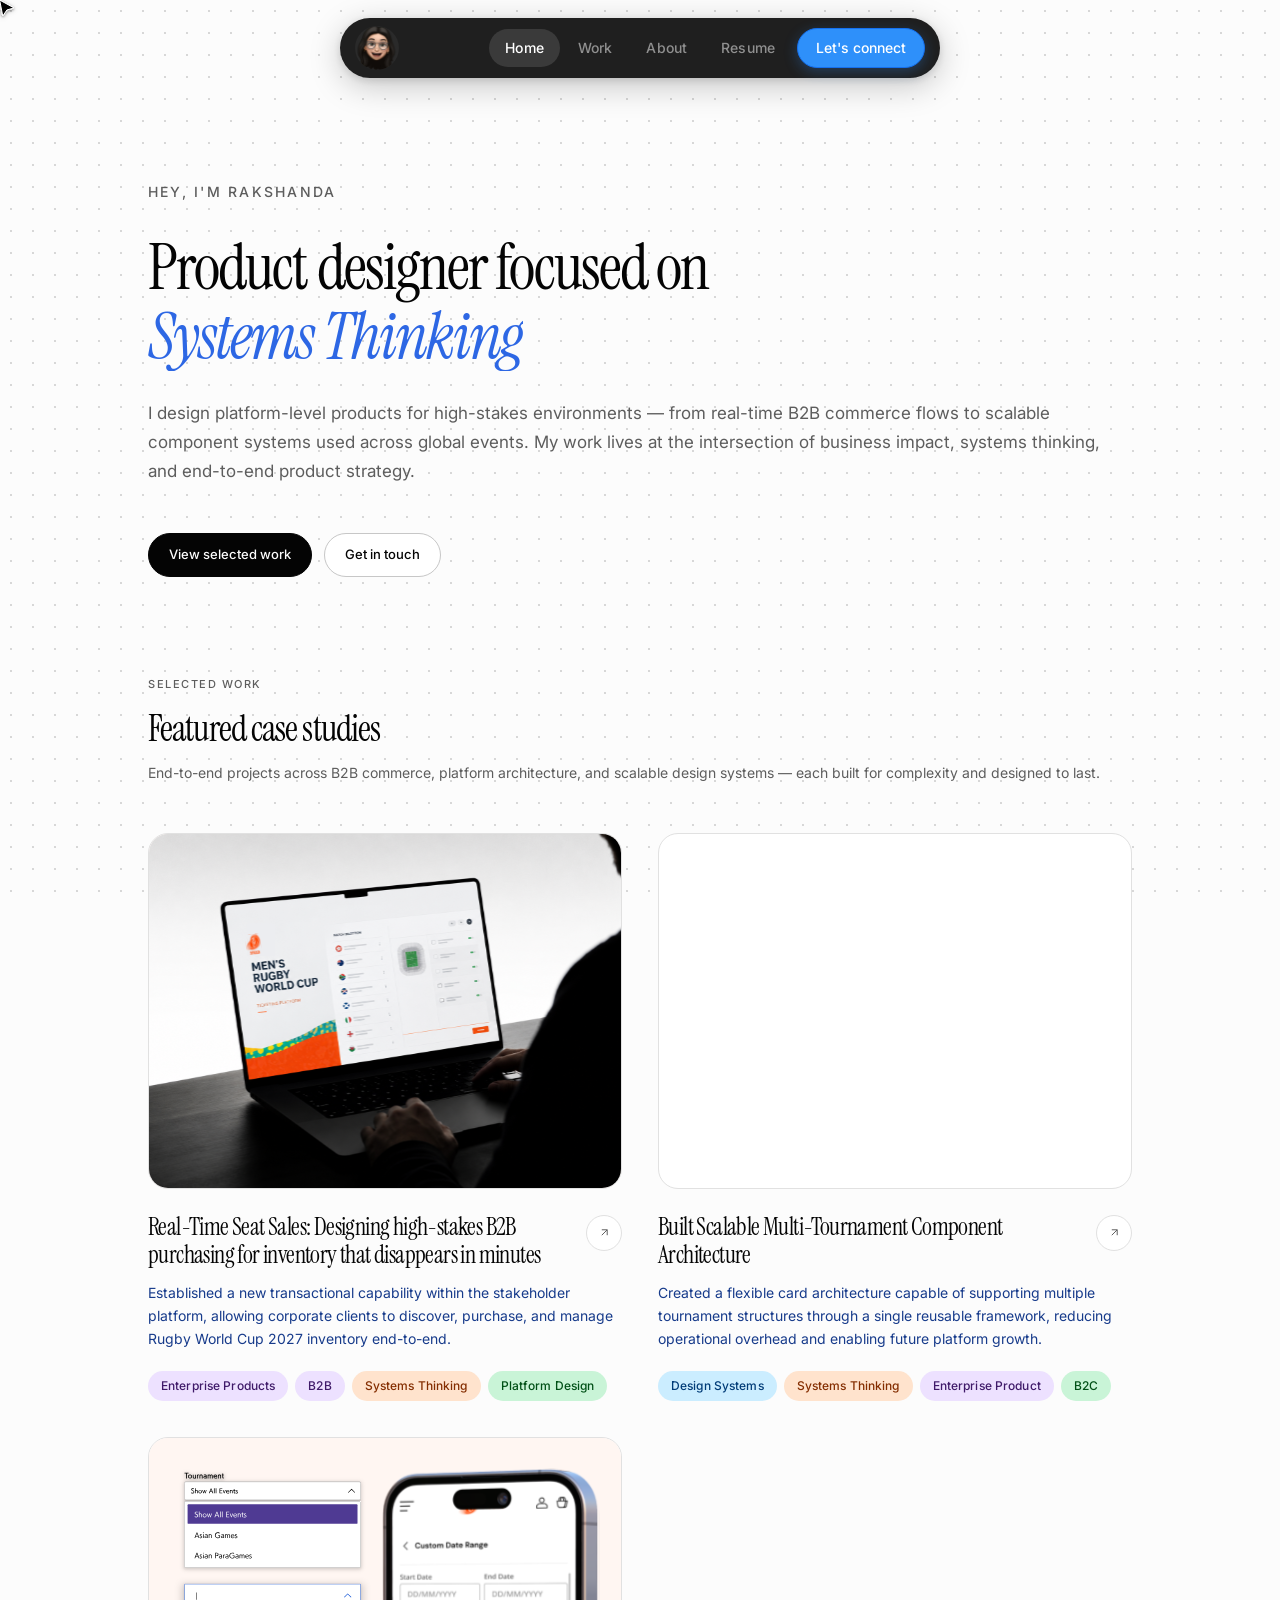
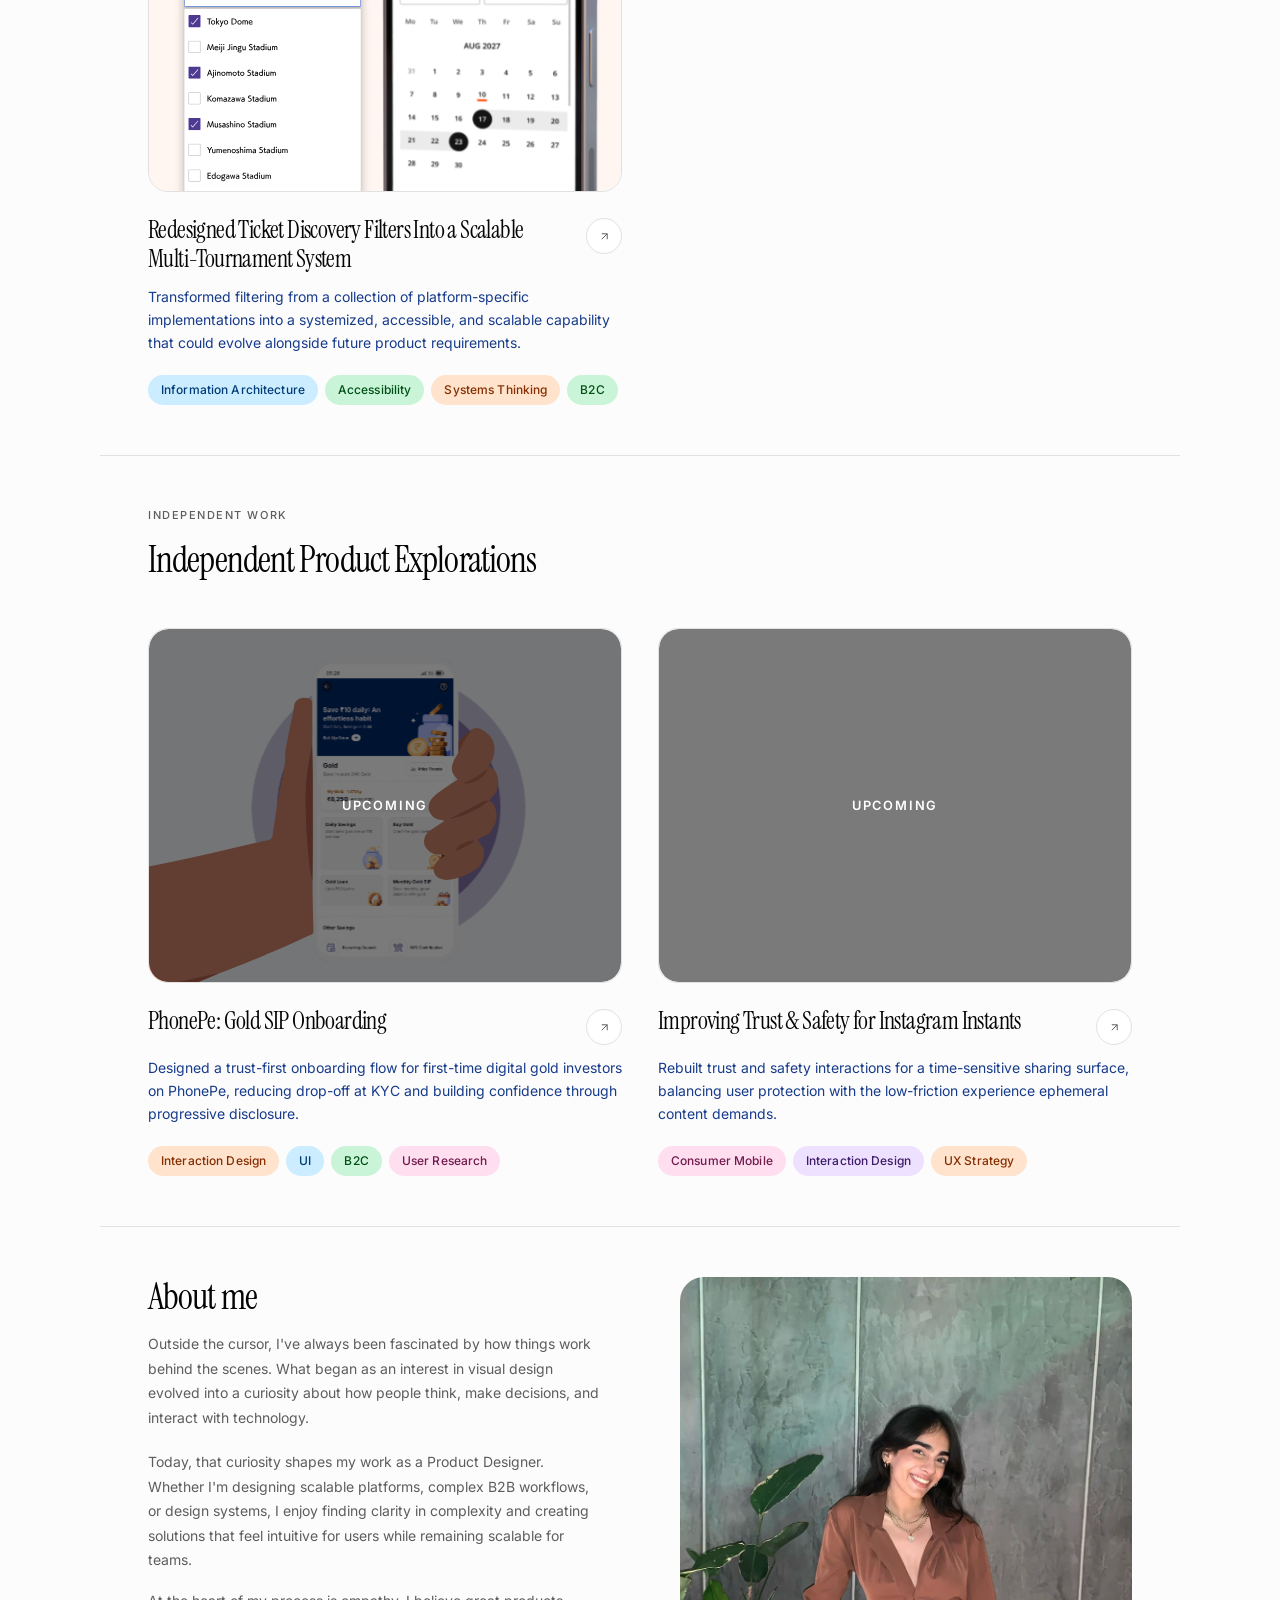
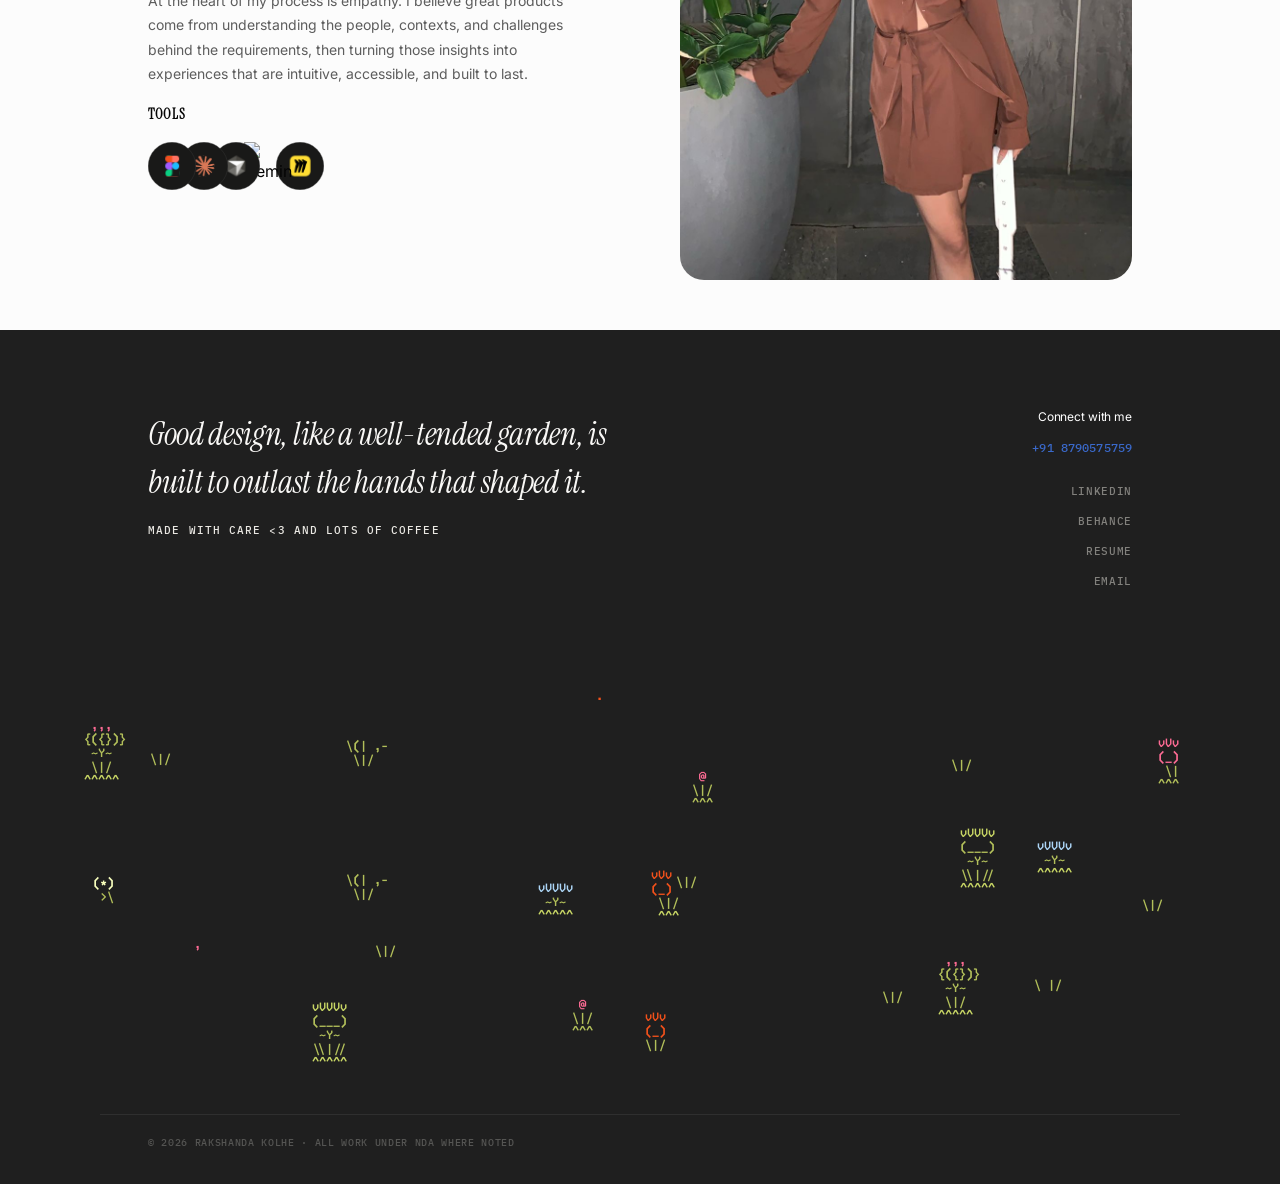
==== commit b0d7a5dd: "Move PhonePe and Instagram into Independent Product Explorations section Co-Authored-By: Claude Sonn" ====
--- a/index.html
+++ b/index.html
@@ -25,7 +25,7 @@
   </div>
 
   <!-- Desktop nav links -->
-  <a href="https://drive.google.com/file/d/1PYxmC6yKE62FCQMmw7hzZY3tdsDJgcpa/view?usp=sharing"      class="nav-link nav-active" data-section="home"  data-cursor-label="Home">Home</a>
+  <a href="#"      class="nav-link nav-active" data-section="home"  data-cursor-label="Home">Home</a>
   <a href="#work"  class="nav-link"            data-section="work"  data-cursor-label="View work">Work</a>
   <a href="#about" class="nav-link"            data-section="about" data-cursor-label="About me">About</a>
   <a href="https://drive.google.com/file/d/1PYxmC6yKE62FCQMmw7hzZY3tdsDJgcpa/view?usp=sharing"      class="nav-link"            target="_blank" rel="noopener" data-cursor-label="Open resume">Resume</a>
@@ -47,7 +47,7 @@
      MOBILE DROPDOWN (below pill, mobile only)
 ══════════════════════════════════════ -->
 <div class="nav-dropdown" id="navDropdown" role="navigation" aria-label="Mobile navigation" aria-hidden="true">
-  <a href="https://drive.google.com/file/d/1PYxmC6yKE62FCQMmw7hzZY3tdsDJgcpa/view?usp=sharing"      class="dd-link dd-active" data-section="home">Home</a>
+  <a href="#"      class="dd-link dd-active" data-section="home">Home</a>
   <a href="#work"  class="dd-link"          data-section="work">Work</a>
   <a href="#about" class="dd-link"          data-section="about">About</a>
   <a href="https://drive.google.com/file/d/1PYxmC6yKE62FCQMmw7hzZY3tdsDJgcpa/view?usp=sharing"      class="dd-link" target="_blank" rel="noopener">Resume ↗</a>
@@ -191,7 +191,23 @@
       </div>
     </a>
 
-    <!-- ── Card 04 · PhonePe Gold SIP Onboarding ── -->
+  </div>
+</section>
+
+<hr class="section-divider" />
+
+<!-- ══════════════════════════════════════
+     INDEPENDENT PRODUCT EXPLORATIONS
+══════════════════════════════════════ -->
+<section class="section">
+  <div class="section-header reveal">
+    <span class="label">Independent work</span>
+    <h2>Independent Product Explorations</h2>
+  </div>
+
+  <div class="work-grid">
+
+    <!-- ── PhonePe Gold SIP Onboarding ── -->
     <a href="javascript:void(0)"
        class="work-card work-card--upcoming reveal"
        aria-label="PhonePe: Gold SIP Onboarding — upcoming"
@@ -218,7 +234,7 @@
       </div>
     </a>
 
-    <!-- ── Card 05 · Instagram Instant Redesign ── -->
+    <!-- ── Instagram Instant Redesign ── -->
     <a href="javascript:void(0)"
        class="work-card work-card--upcoming reveal"
        aria-label="Instagram Instant Redesign — upcoming"
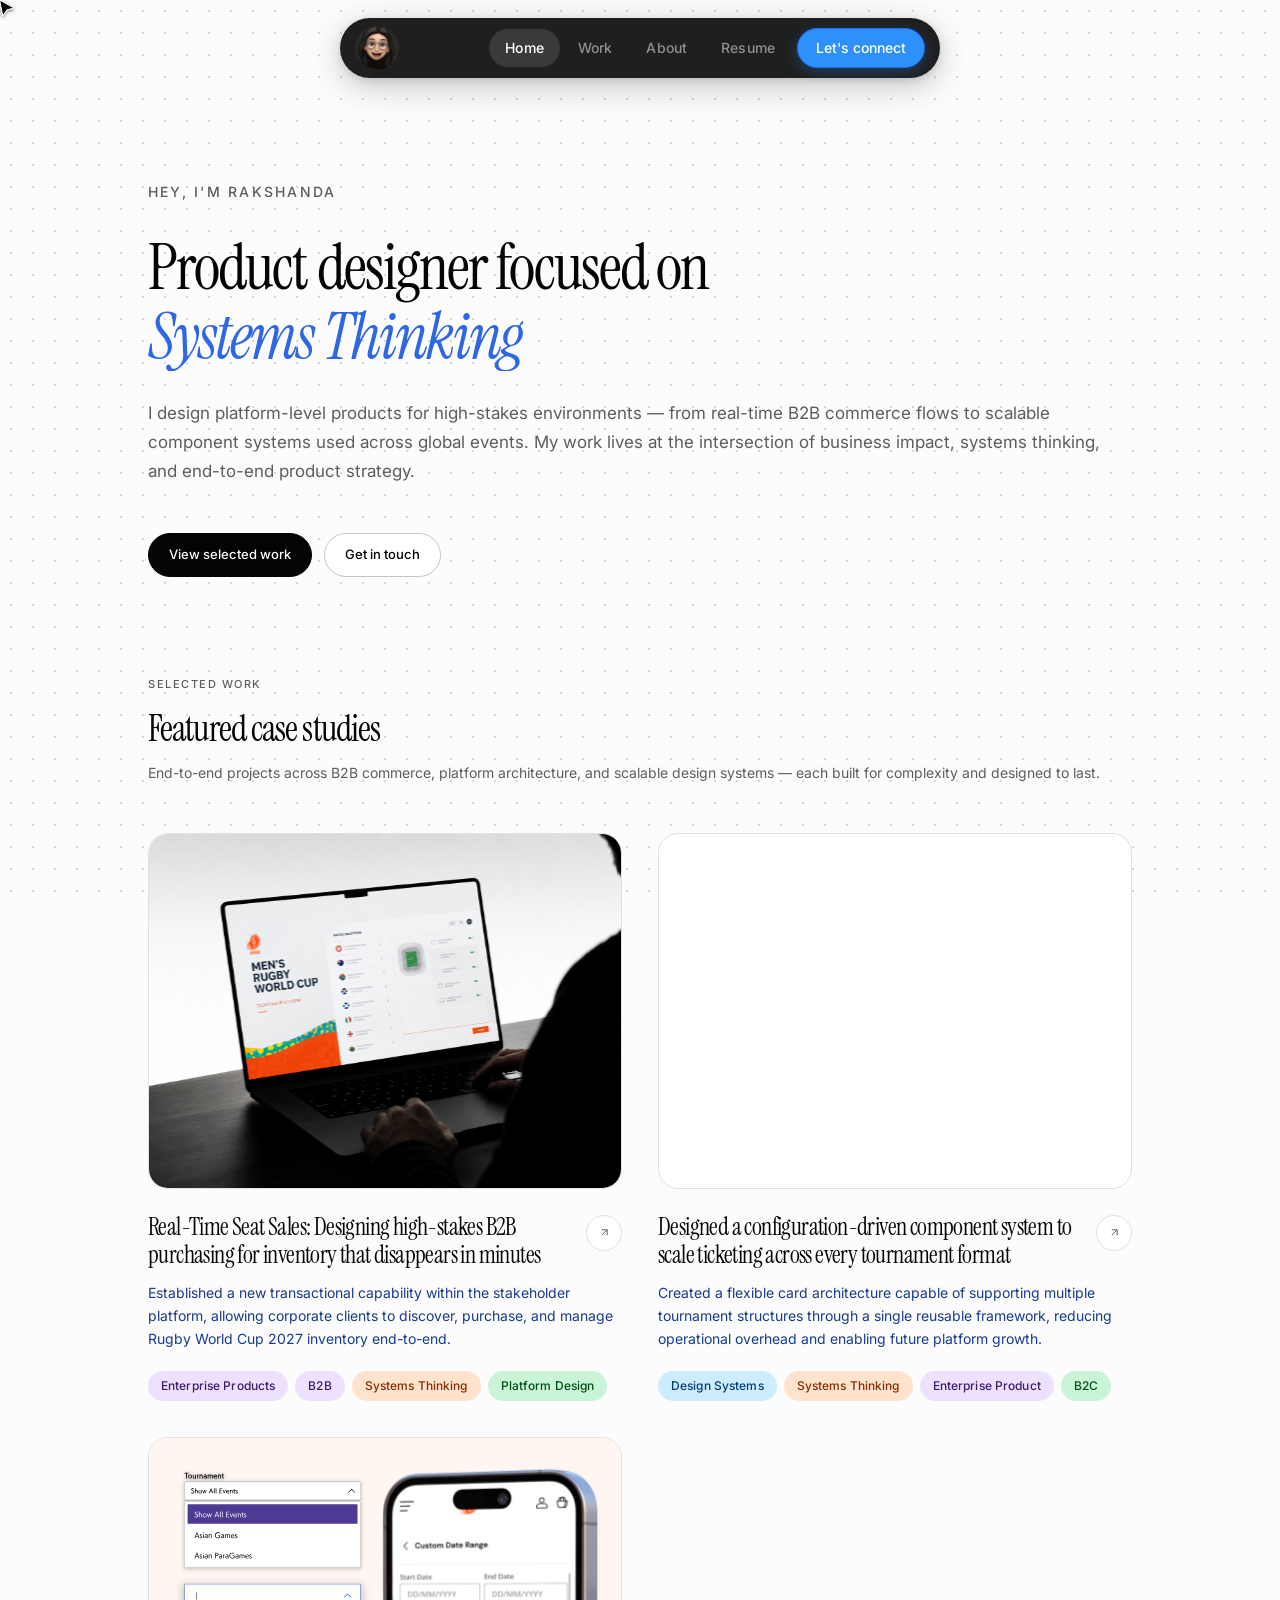
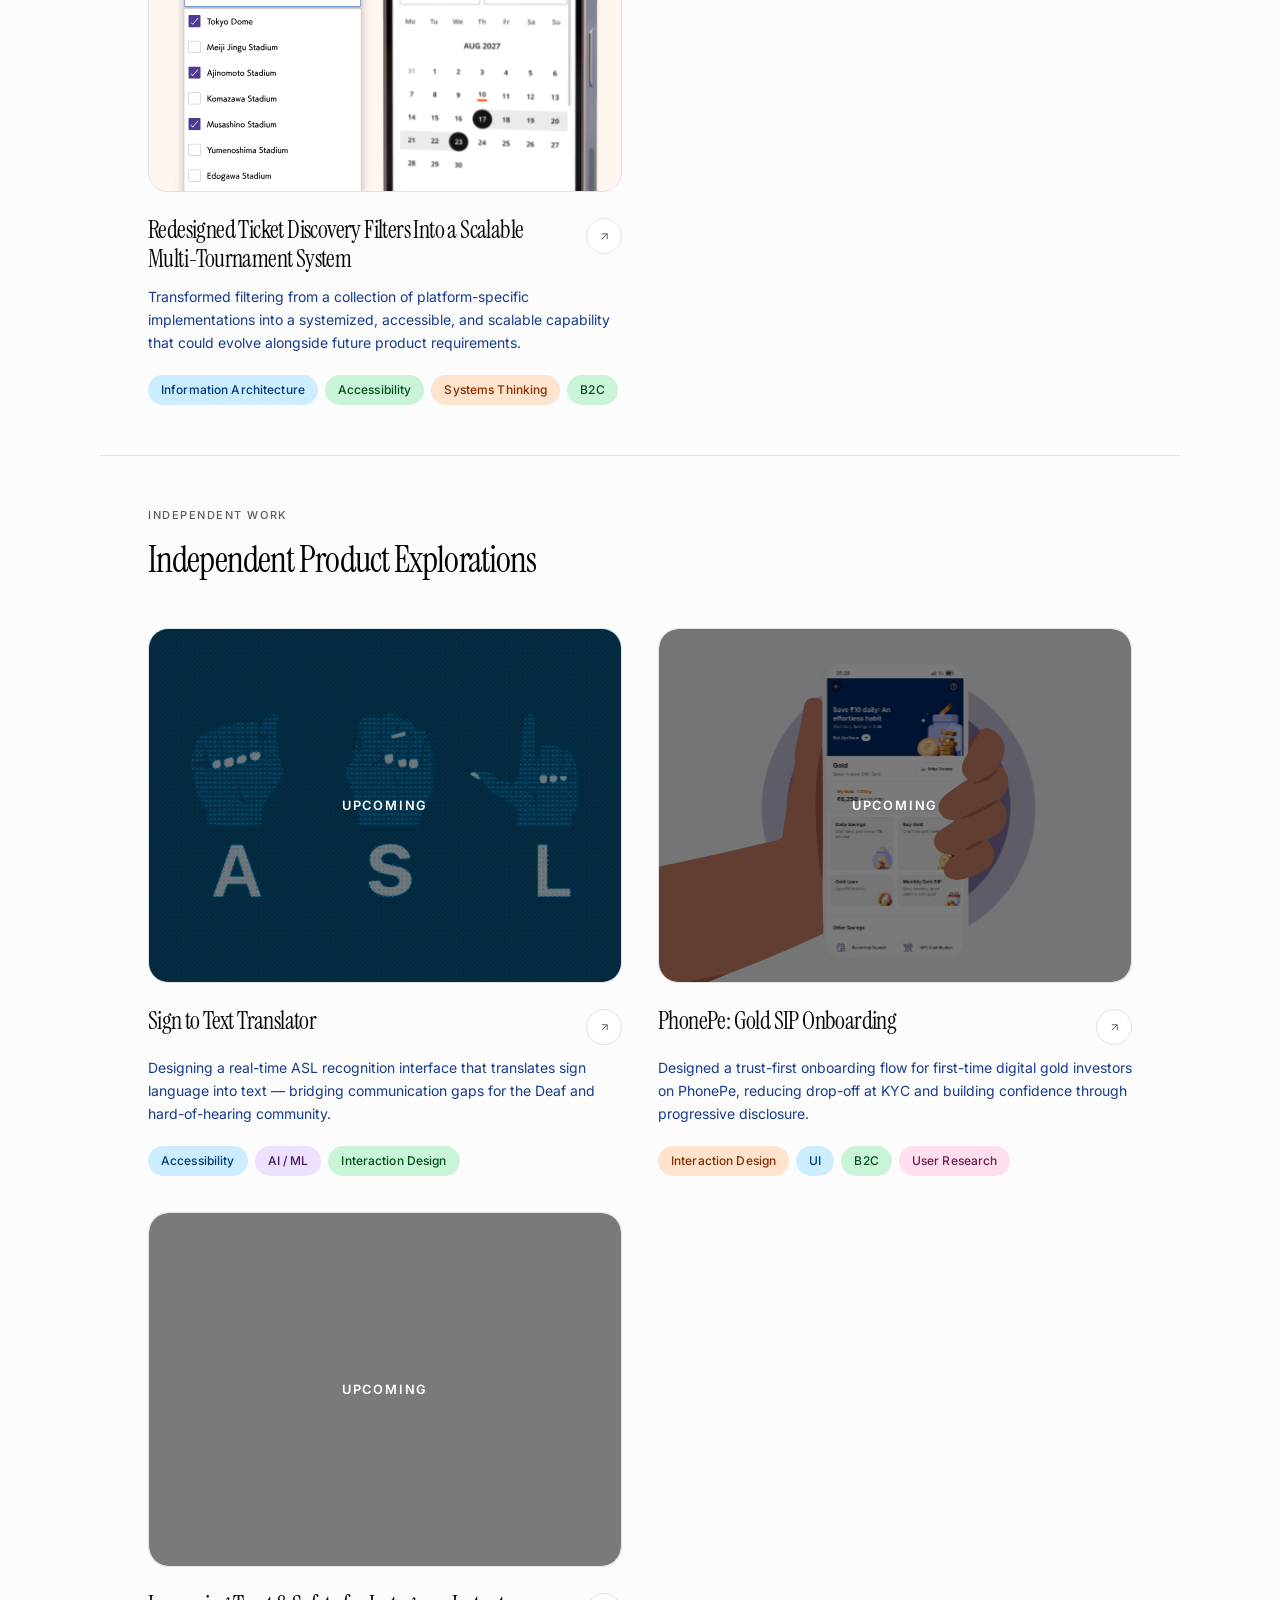
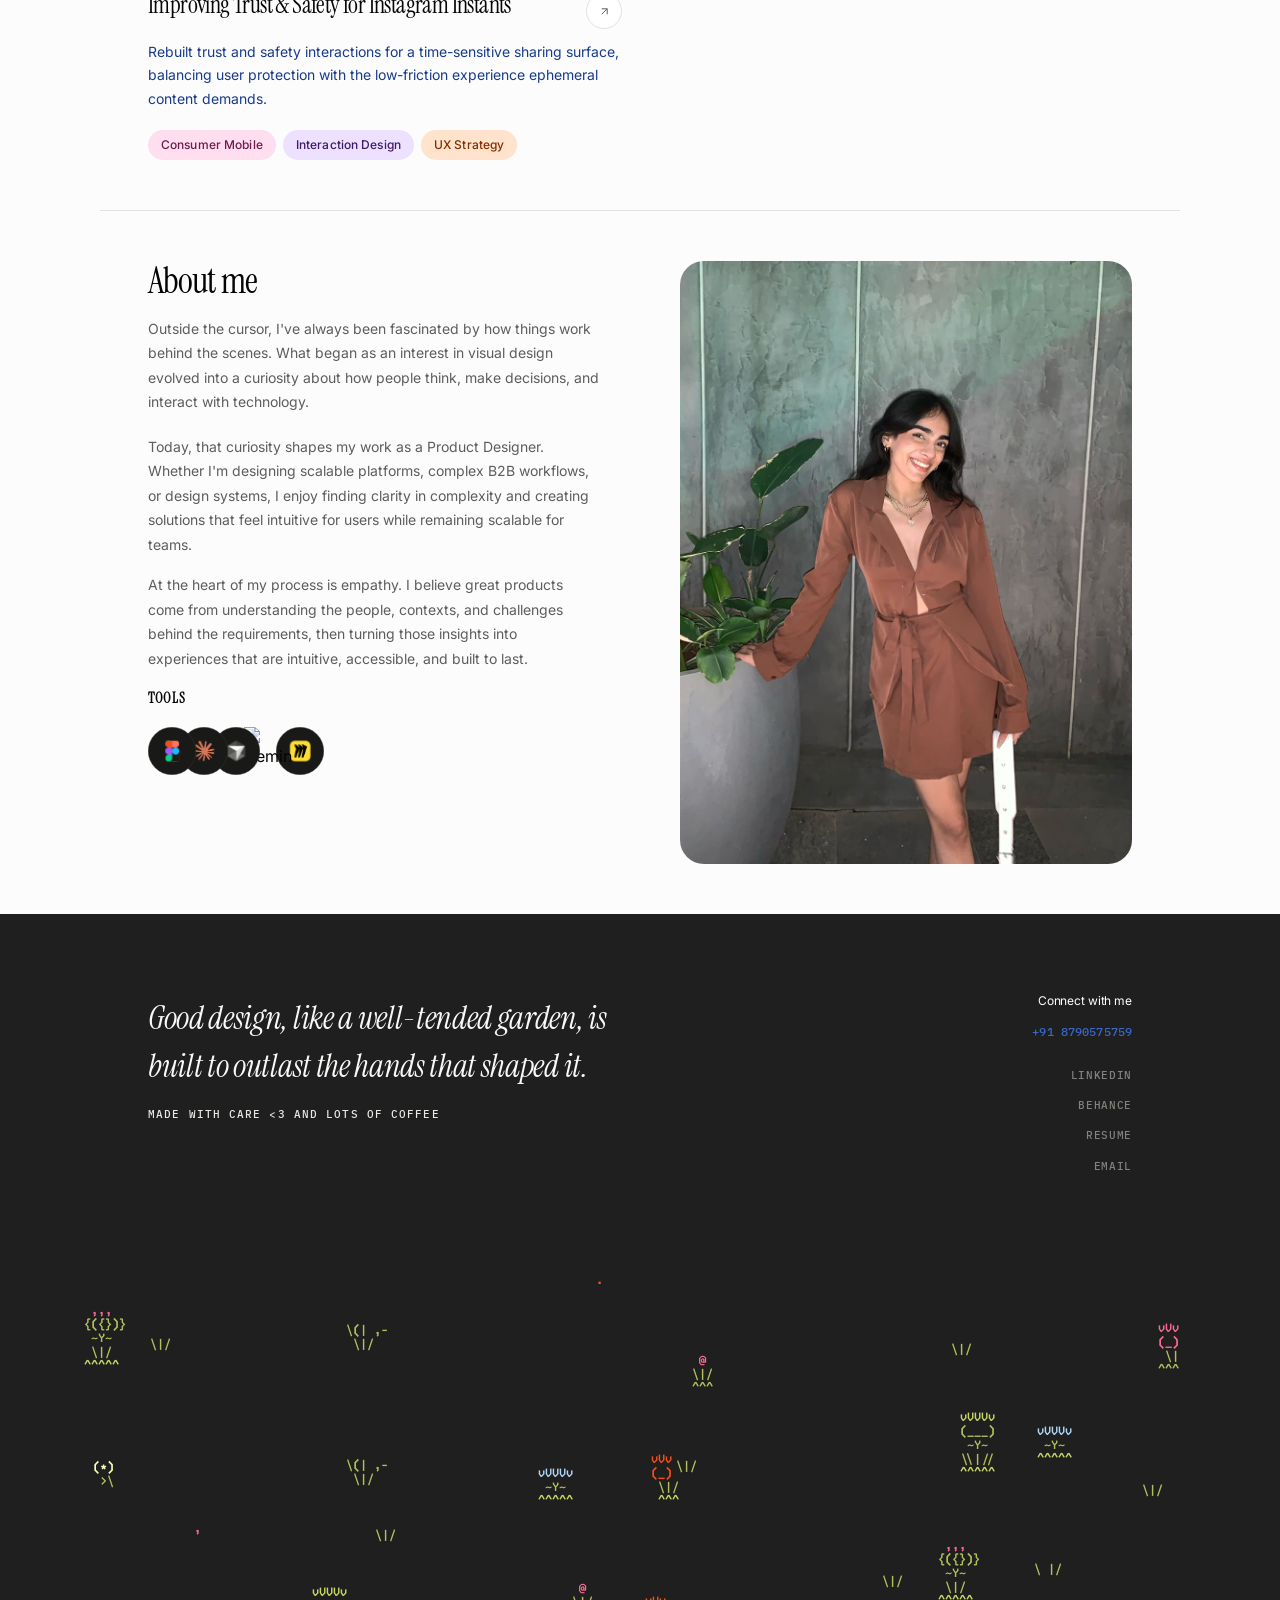
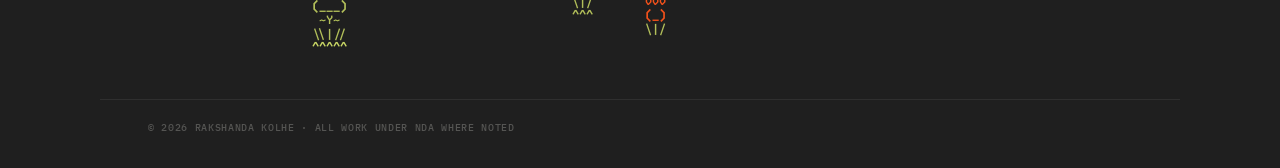
==== commit 75abb5bf: "Update RTSS, multi-tournament, and homepage with content and UI improvements RTSS: added annotated s" ====
--- a/index.html
+++ b/index.html
@@ -149,7 +149,7 @@
 
       <div class="work-card-body">
         <div class="work-card-title-row">
-          <h3 class="work-card-title">Built Scalable Multi-Tournament Component Architecture</h3>
+          <h3 class="work-card-title">Designed a configuration-driven component system to scale ticketing across every tournament format</h3>
           <div class="work-card-arrow" aria-hidden="true">
             <svg width="13" height="13" fill="none" stroke="currentColor" stroke-width="1.8" viewBox="0 0 24 24"><path d="M7 17L17 7M17 7H7M17 7v10"/></svg>
           </div>
@@ -206,6 +206,32 @@
   </div>
 
   <div class="work-grid">
+
+    <!-- ── Sign to Text Translator ── -->
+    <a href="javascript:void(0)"
+       class="work-card work-card--upcoming reveal"
+       aria-label="Sign to Text Translator — upcoming"
+       data-cursor-label="Upcoming">
+
+      <div class="work-card-thumb" aria-hidden="true">
+        <img src="assets/sign-to-text-cover.png" alt="Sign to Text Translator" style="width:100%;height:100%;object-fit:cover;display:block;" />
+      </div>
+
+      <div class="work-card-body">
+        <div class="work-card-title-row">
+          <h3 class="work-card-title">Sign to Text Translator</h3>
+          <div class="work-card-arrow" aria-hidden="true">
+            <svg width="13" height="13" fill="none" stroke="currentColor" stroke-width="1.8" viewBox="0 0 24 24"><path d="M7 17L17 7M17 7H7M17 7v10"/></svg>
+          </div>
+        </div>
+        <p class="work-card-desc">Designing a real-time ASL recognition interface that translates sign language into text — bridging communication gaps for the Deaf and hard-of-hearing community.</p>
+        <div class="work-card-pills">
+          <span class="wc-pill wcp-blue">Accessibility</span>
+          <span class="wc-pill wcp-purple">AI / ML</span>
+          <span class="wc-pill wcp-green">Interaction Design</span>
+        </div>
+      </div>
+    </a>
 
     <!-- ── PhonePe Gold SIP Onboarding ── -->
     <a href="javascript:void(0)"
--- a/css/portfolio.css
+++ b/css/portfolio.css
@@ -1328,14 +1328,14 @@
   letter-spacing: -0.028em;
   color: var(--fg);
   margin-bottom: 24px;
-  max-width: 640px;
+  max-width: 1040px;
 }
 .cs-hero-desc {
   font-size: 17px;
   line-height: 1.7;
   color: var(--muted-fg);
   max-width: 100%;
-  margin-bottom: 40px;
+  margin-bottom: 30px;
 }
 .cs-meta-row {
   display: grid;
@@ -1766,7 +1766,7 @@
 .outcome-note {
   grid-column: 1 / -1;
   font-size: 11.5px;
-  color: rgba(255,255,255,0.22);
+  color: #757575;
   border-top: none;
   line-height: 1.6;
   font-style: italic;
@@ -3015,6 +3015,12 @@
 .ec-card.mobile .ec-meta { flex-direction: column; gap: 0.5rem; }
 .ec-card.mobile .ec-cta { margin-top: 0; }
 .hidden { display: none !important; }
+.hide-mobile { display: block; }
+.hide-desktop { display: none; }
+@media (max-width: 768px) {
+  .hide-mobile { display: none !important; }
+  .hide-desktop { display: block !important; }
+}
 
 @media (max-width: 480px) {
   .hero-title { font-size: 2rem; }
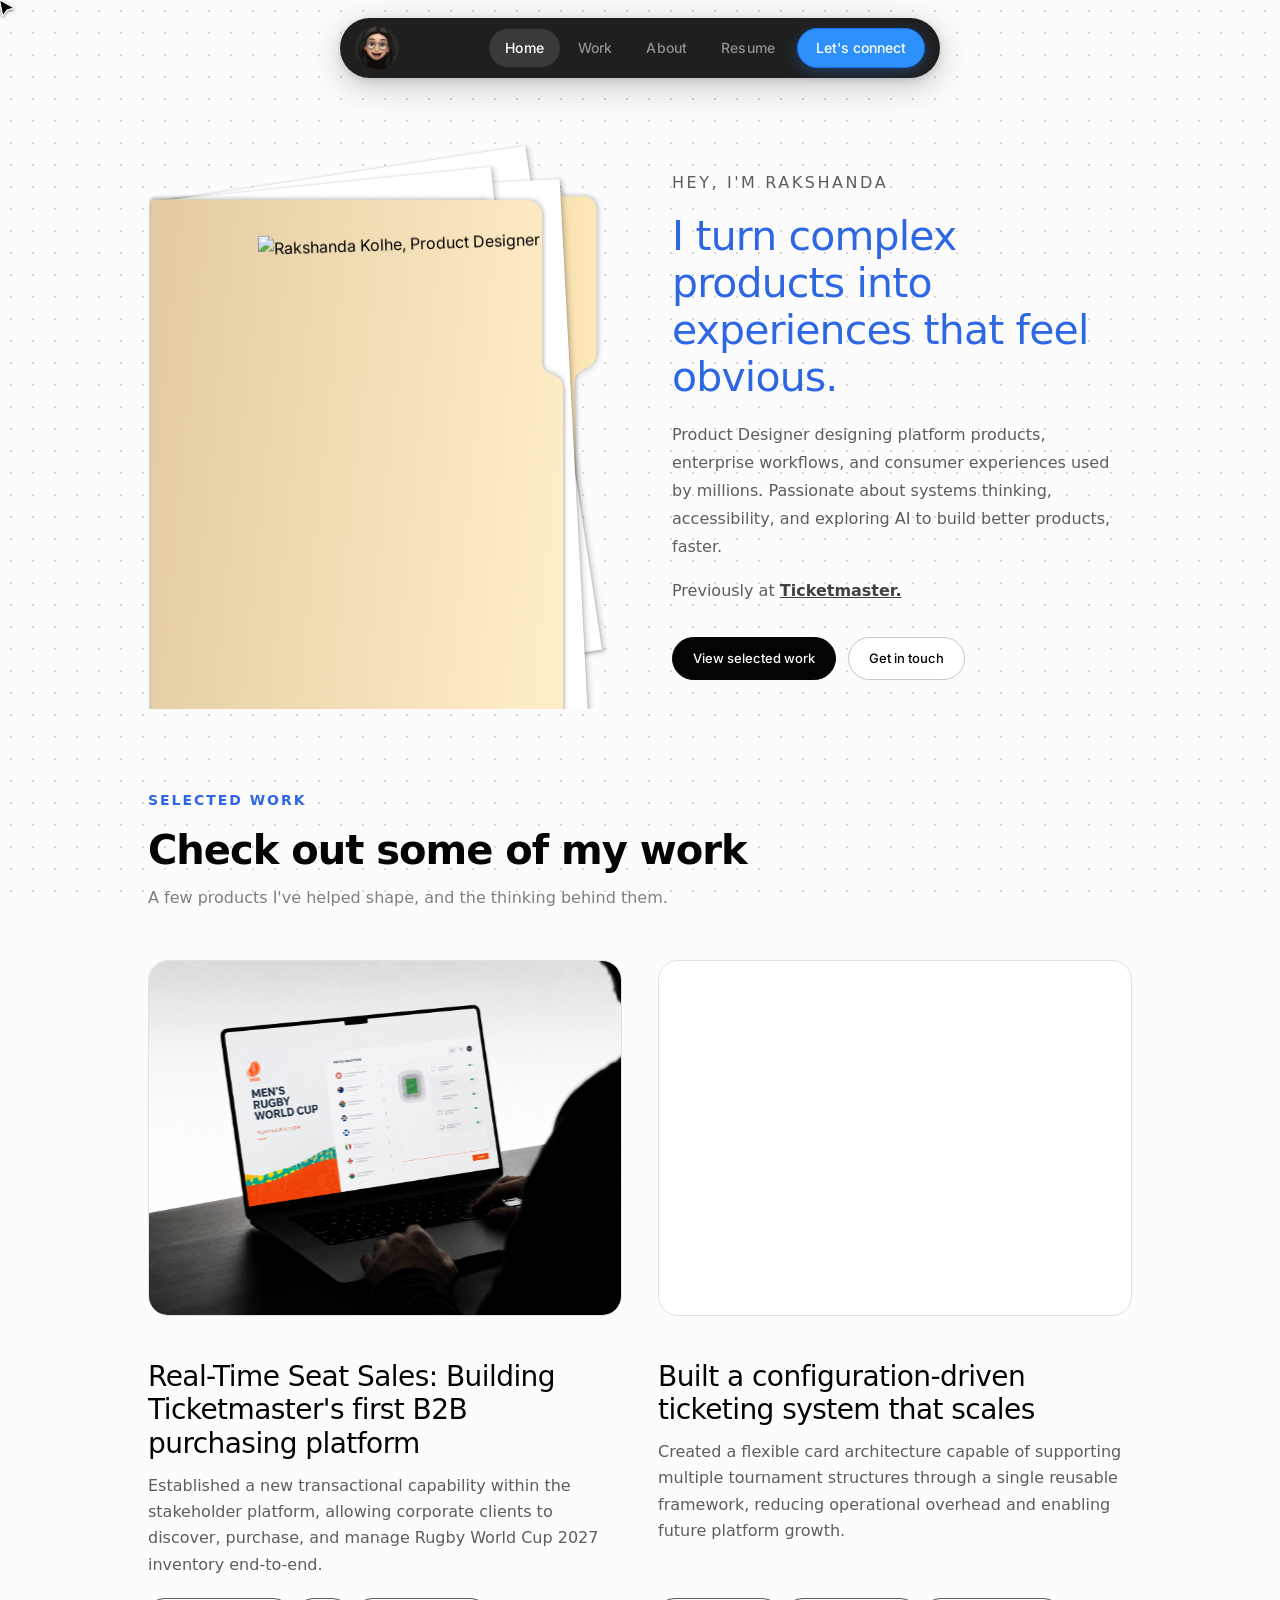
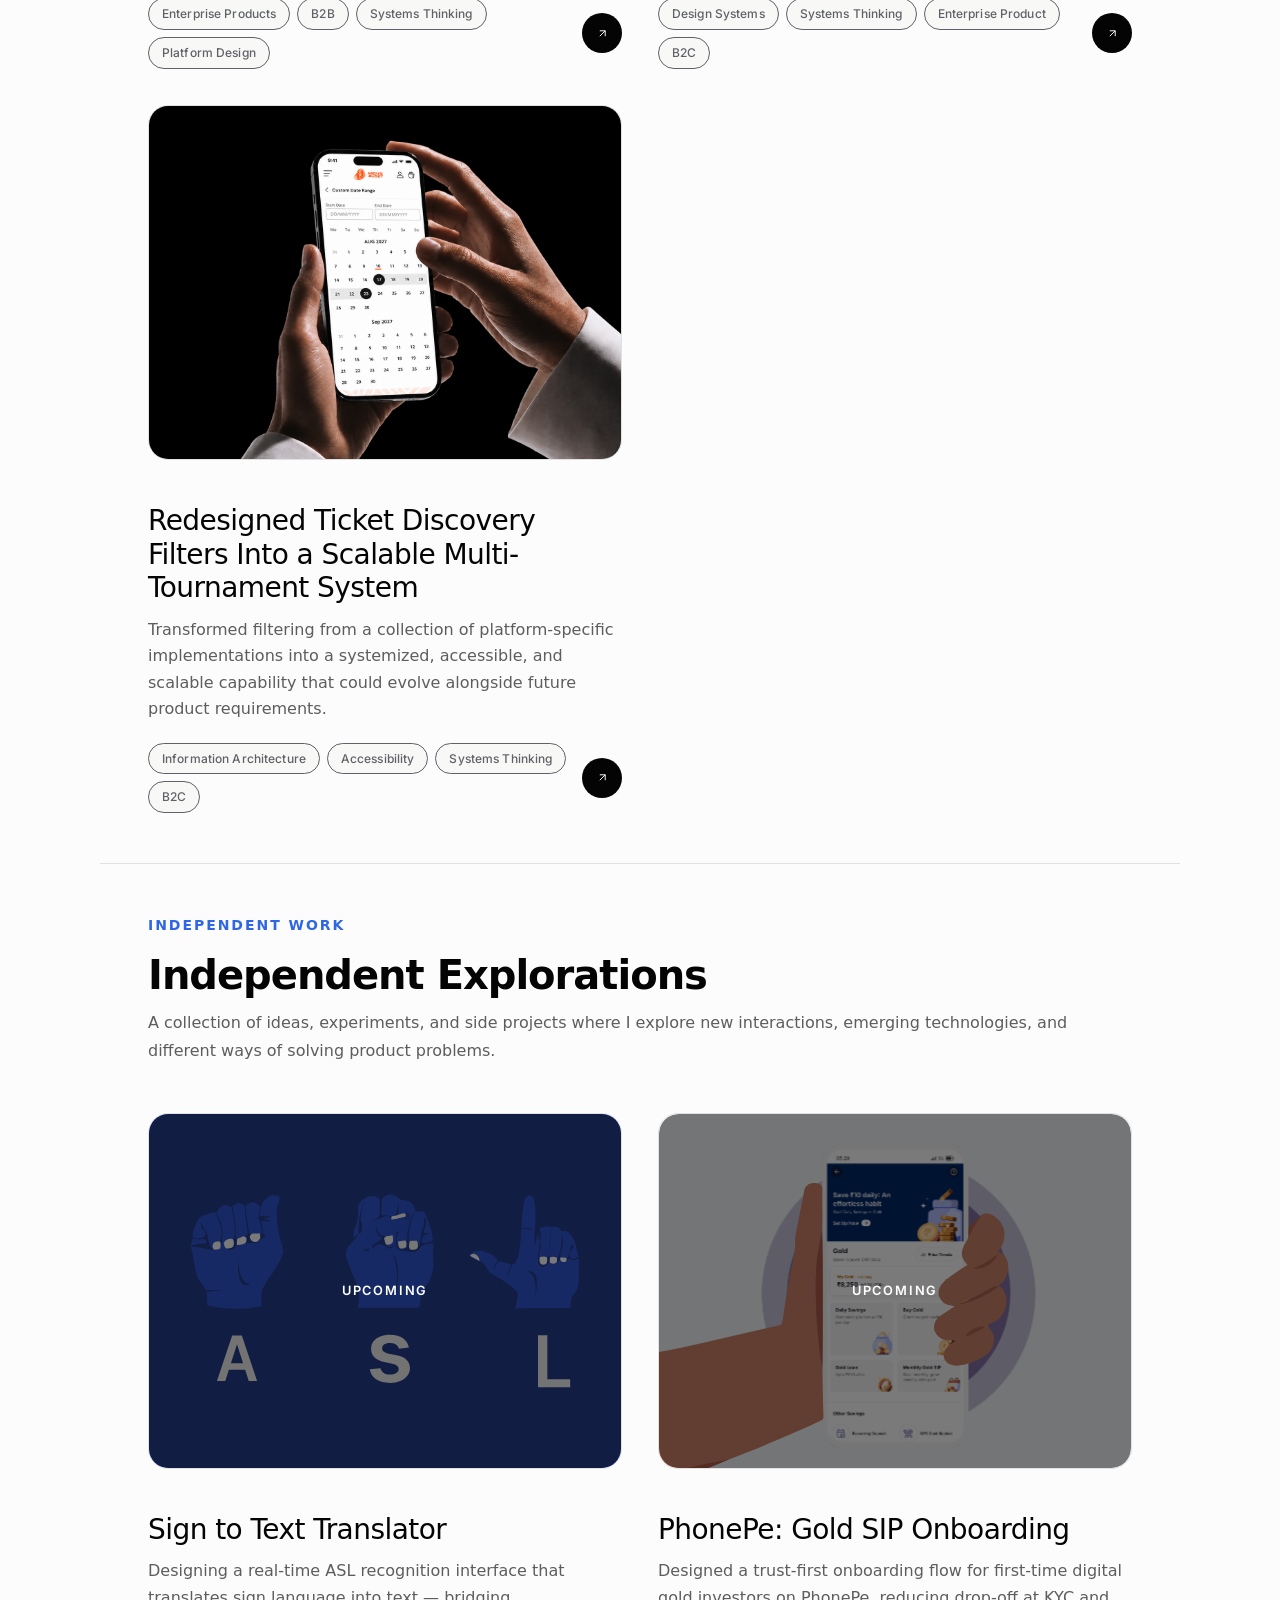
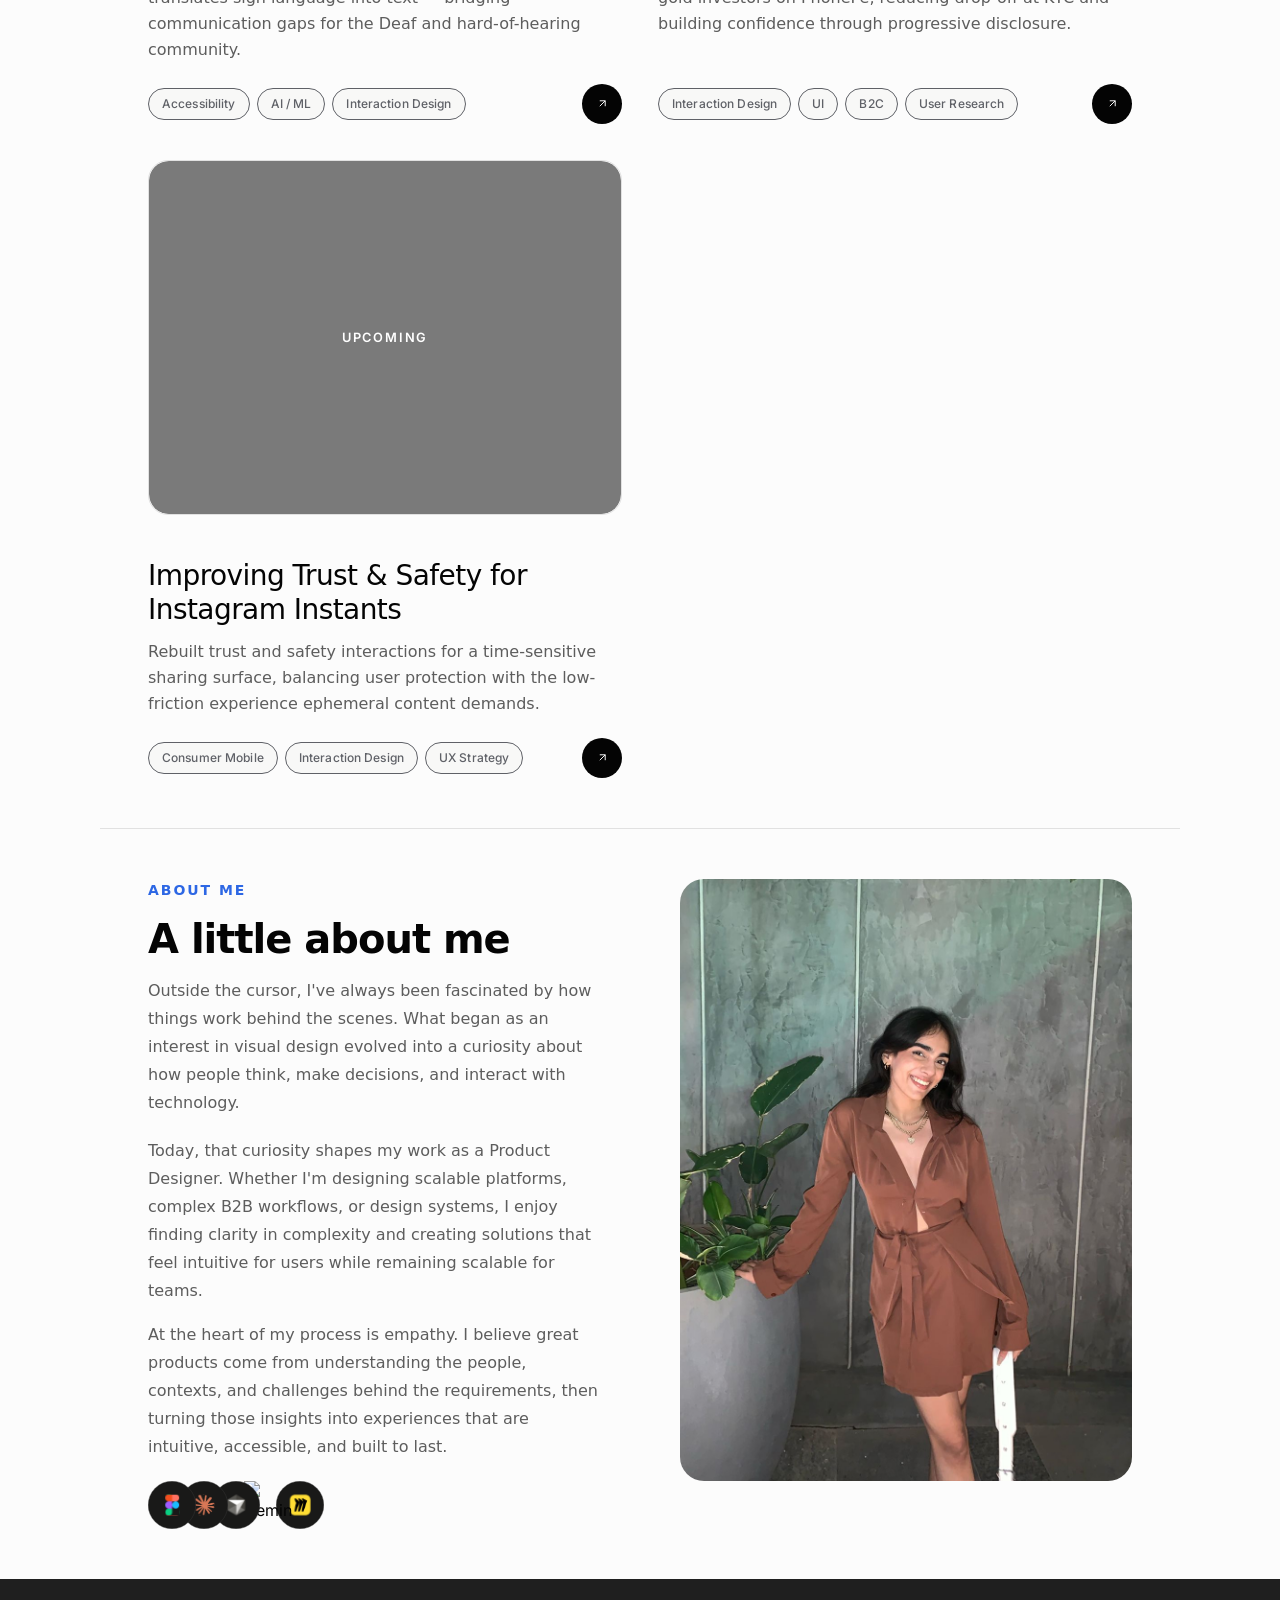
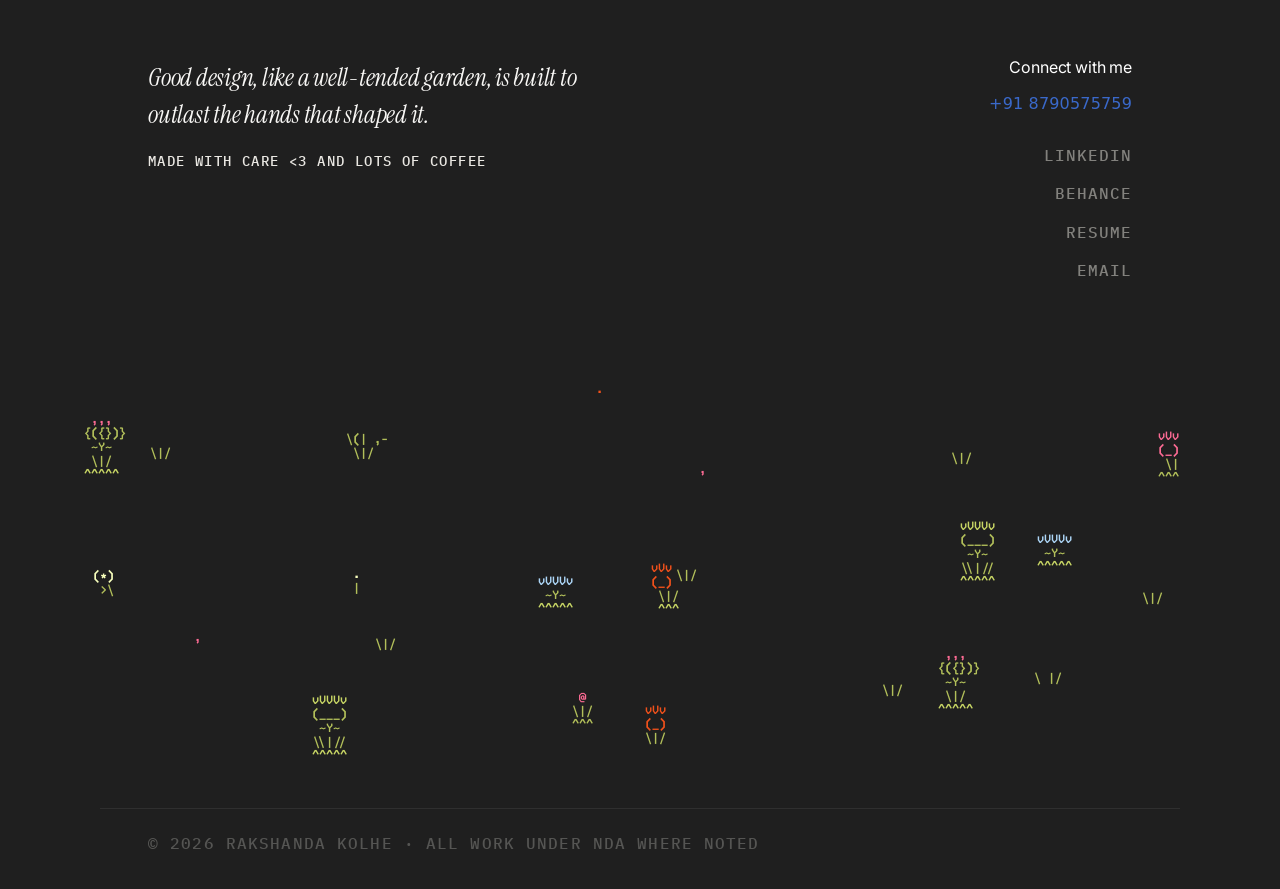
==== commit a9e3abf5: "Refine typography, layout, and section styling across all three case studies - Apply Inter Display t" ====
--- a/index.html
+++ b/index.html
@@ -8,9 +8,10 @@
   <link rel="icon" type="image/svg+xml" href="assets/favicon.svg" />
   <link rel="preconnect" href="https://fonts.googleapis.com" />
   <link rel="preconnect" href="https://fonts.gstatic.com" crossorigin />
+  <link href="https://fonts.googleapis.com/css2?family=Inter+Display:wght@400;500;600;700;800&display=swap" rel="stylesheet" />
   <link rel="stylesheet" href="css/portfolio.css" />
 </head>
-<body>
+<body class="home">
 
 <!-- ══════════════════════════════════════
      ISLAND NAVIGATION
@@ -85,16 +86,60 @@
      HERO
 ══════════════════════════════════════ -->
 <div class="hero reveal" id="home">
-  <p class="hero-eyebrow">Hey, I'm Rakshanda</p>
-  <h1 class="hero-title">Product designer focused on <span class="keyword-rotator" aria-label="Systems Thinking"><span class="keyword-slide">Systems Thinking</span></span></h1>
-  <p class="hero-desc">
-    I design platform-level products for high-stakes environments — from real-time B2B commerce flows to scalable component systems used across global events. My work lives at the intersection of business impact, systems thinking, and end-to-end product strategy.
-  </p>
-<div class="hero-ctas">
-    <a href="#work" class="btn btn-primary" data-cursor-label="View work">View selected work</a>
-    <a href="mailto:rakshandakolhe@yahoo.in" class="btn btn-secondary" data-cursor-label="Send email">Get in touch</a>
+  <div class="hero-split">
+
+    <!-- LEFT: folder + polaroid -->
+    <div class="hero-left" aria-hidden="true">
+      <div class="hero-folder-wrap">
+        <img src="assets/hero-portfolio-image.svg" alt="" class="hero-folder-img" />
+        <div class="hero-polaroid" id="heroPolaroid" role="img" aria-label="Photo of Rakshanda Kolhe">
+          <img src="assets/hero-polaroid-frame.svg" alt="Rakshanda Kolhe, Product Designer" class="polaroid-img" />
+          <img src="assets/hero-pin.svg" alt="" class="polaroid-pin" />
+        </div>
+      </div>
+    </div>
+
+    <!-- RIGHT: text -->
+    <div class="hero-right">
+      <p class="hero-eyebrow">Hey, I'm Rakshanda</p>
+      <h1 class="hero-title">I turn complex products into experiences that feel obvious.</h1>
+      <p class="hero-desc">Product Designer designing platform products, enterprise workflows, and consumer experiences used by millions. Passionate about systems thinking, accessibility, and exploring AI to build better products, faster.</p>
+      <p class="hero-previously">Previously at <strong><a href="https://business.ticketmaster.com/why-ticketmaster/our-story/" target="_blank" rel="noopener noreferrer">Ticketmaster.</a></strong></p>
+      <div class="hero-ctas">
+        <a href="#work" class="btn btn-primary" data-cursor-label="View work">View selected work</a>
+        <a href="mailto:rakshandakolhe@yahoo.in" class="btn btn-secondary" data-cursor-label="Send email">Get in touch</a>
+      </div>
+    </div>
+
   </div>
 </div>
+
+<script>
+  (function() {
+    var pol = document.getElementById('heroPolaroid');
+    if (!pol) return;
+    var img = pol.querySelector('.polaroid-img');
+    if (!img) return;
+    pol.addEventListener('click', function() {
+      img.classList.remove('wobbling');
+      void img.offsetWidth;
+      img.classList.add('wobbling');
+      img.addEventListener('animationend', function() {
+        img.classList.remove('wobbling');
+      }, { once: true });
+    });
+  })();
+
+  (function() {
+    var title = document.querySelector('.hero-title');
+    if (!title) return;
+    var text = title.textContent.trim();
+    var words = text.split(/\s+/);
+    title.innerHTML = words.map(function(word, i) {
+      return '<span class="hw" style="animation-delay:' + (i * 0.12) + 's">' + word + '</span>';
+    }).join(' ');
+  })();
+</script>
 
 <hr class="section-divider" />
 
@@ -104,8 +149,8 @@
 <section id="work" class="section" style="scroll-margin-top: 80px;">
   <div class="section-header reveal">
     <span class="label">Selected work</span>
-    <h2>Featured case studies</h2>
-    <p>End-to-end projects across B2B commerce, platform architecture, and scalable design systems — each built for complexity and designed to last.</p>
+    <h2>Check out some of my work</h2>
+    <p style="color: #7f7f80;">A few products I've helped shape, and the thinking behind them.</p>
   </div>
 
   <div class="work-grid">
@@ -121,18 +166,18 @@
       </div>
 
       <div class="work-card-body">
-        <div class="work-card-title-row">
-          <h3 class="work-card-title">Real-Time Seat Sales: Designing high-stakes B2B purchasing for inventory that disappears in minutes</h3>
+        <h3 class="work-card-title">Real-Time Seat Sales: Building Ticketmaster's first B2B purchasing platform</h3>
+        <p class="work-card-desc">Established a new transactional capability within the stakeholder platform, allowing corporate clients to discover, purchase, and manage Rugby World Cup 2027 inventory end-to-end.</p>
+        <div class="work-card-bottom">
+          <div class="work-card-pills">
+            <span class="wc-pill wcp-purple">Enterprise Products</span>
+            <span class="wc-pill wcp-purple">B2B</span>
+            <span class="wc-pill wcp-orange">Systems Thinking</span>
+            <span class="wc-pill wcp-green">Platform Design</span>
+          </div>
           <div class="work-card-arrow" aria-hidden="true">
             <svg width="13" height="13" fill="none" stroke="currentColor" stroke-width="1.8" viewBox="0 0 24 24"><path d="M7 17L17 7M17 7H7M17 7v10"/></svg>
           </div>
-        </div>
-        <p class="work-card-desc">Established a new transactional capability within the stakeholder platform, allowing corporate clients to discover, purchase, and manage Rugby World Cup 2027 inventory end-to-end.</p>
-        <div class="work-card-pills" style="padding: 0; margin-top: 0;">
-          <span class="wc-pill wcp-purple">Enterprise Products</span>
-          <span class="wc-pill wcp-purple">B2B</span>
-          <span class="wc-pill wcp-orange">Systems Thinking</span>
-          <span class="wc-pill wcp-green">Platform Design</span>
         </div>
       </div>
     </a>
@@ -148,18 +193,18 @@
       </div>
 
       <div class="work-card-body">
-        <div class="work-card-title-row">
-          <h3 class="work-card-title">Designed a configuration-driven component system to scale ticketing across every tournament format</h3>
+        <h3 class="work-card-title">Built a configuration-driven ticketing system that scales</h3>
+        <p class="work-card-desc">Created a flexible card architecture capable of supporting multiple tournament structures through a single reusable framework, reducing operational overhead and enabling future platform growth.</p>
+        <div class="work-card-bottom">
+          <div class="work-card-pills">
+            <span class="wc-pill wcp-blue">Design Systems</span>
+            <span class="wc-pill wcp-orange">Systems Thinking</span>
+            <span class="wc-pill wcp-purple">Enterprise Product</span>
+            <span class="wc-pill wcp-green">B2C</span>
+          </div>
           <div class="work-card-arrow" aria-hidden="true">
             <svg width="13" height="13" fill="none" stroke="currentColor" stroke-width="1.8" viewBox="0 0 24 24"><path d="M7 17L17 7M17 7H7M17 7v10"/></svg>
           </div>
-        </div>
-        <p class="work-card-desc">Created a flexible card architecture capable of supporting multiple tournament structures through a single reusable framework, reducing operational overhead and enabling future platform growth.</p>
-        <div class="work-card-pills">
-          <span class="wc-pill wcp-blue">Design Systems</span>
-          <span class="wc-pill wcp-orange">Systems Thinking</span>
-          <span class="wc-pill wcp-purple">Enterprise Product</span>
-          <span class="wc-pill wcp-green">B2C</span>
         </div>
       </div>
     </a>
@@ -171,22 +216,22 @@
        data-cursor-label="View case study">
 
       <div class="work-card-thumb" aria-hidden="true" style="padding: 0; overflow: hidden;">
-        <img src="assets/MultiTournament-filter-cover.svg" alt="Multi-Tournament Filter Cover" style="width: 100%; height: 100%; object-fit: cover; display: block;" />
+        <img src="assets/filter-cover.png" alt="Multi-Tournament Filter Cover" style="width: 100%; height: 100%; object-fit: cover; display: block;" />
       </div>
 
       <div class="work-card-body">
-        <div class="work-card-title-row">
-          <h3 class="work-card-title">Redesigned Ticket Discovery Filters Into a Scalable Multi-Tournament System</h3>
+        <h3 class="work-card-title">Redesigned Ticket Discovery Filters Into a Scalable Multi-Tournament System</h3>
+        <p class="work-card-desc">Transformed filtering from a collection of platform-specific implementations into a systemized, accessible, and scalable capability that could evolve alongside future product requirements.</p>
+        <div class="work-card-bottom">
+          <div class="work-card-pills">
+            <span class="wc-pill wcp-blue">Information Architecture</span>
+            <span class="wc-pill wcp-green">Accessibility</span>
+            <span class="wc-pill wcp-orange">Systems Thinking</span>
+            <span class="wc-pill wcp-green">B2C</span>
+          </div>
           <div class="work-card-arrow" aria-hidden="true">
             <svg width="13" height="13" fill="none" stroke="currentColor" stroke-width="1.8" viewBox="0 0 24 24"><path d="M7 17L17 7M17 7H7M17 7v10"/></svg>
           </div>
-        </div>
-        <p class="work-card-desc">Transformed filtering from a collection of platform-specific implementations into a systemized, accessible, and scalable capability that could evolve alongside future product requirements.</p>
-        <div class="work-card-pills">
-          <span class="wc-pill wcp-blue">Information Architecture</span>
-          <span class="wc-pill wcp-green">Accessibility</span>
-          <span class="wc-pill wcp-orange">Systems Thinking</span>
-          <span class="wc-pill wcp-green">B2C</span>
         </div>
       </div>
     </a>
@@ -202,7 +247,8 @@
 <section class="section">
   <div class="section-header reveal">
     <span class="label">Independent work</span>
-    <h2>Independent Product Explorations</h2>
+    <h2>Independent Explorations</h2>
+    <p>A collection of ideas, experiments, and side projects where I explore new interactions, emerging technologies, and different ways of solving product problems.</p>
   </div>
 
   <div class="work-grid">
@@ -214,21 +260,21 @@
        data-cursor-label="Upcoming">
 
       <div class="work-card-thumb" aria-hidden="true">
-        <img src="assets/sign-to-text-cover.png" alt="Sign to Text Translator" style="width:100%;height:100%;object-fit:cover;display:block;" />
+        <img src="assets/sign-to-text-cover.svg" alt="Sign to Text Translator" style="width:100%;height:100%;object-fit:cover;display:block;" />
       </div>
 
       <div class="work-card-body">
-        <div class="work-card-title-row">
-          <h3 class="work-card-title">Sign to Text Translator</h3>
+        <h3 class="work-card-title">Sign to Text Translator</h3>
+        <p class="work-card-desc">Designing a real-time ASL recognition interface that translates sign language into text — bridging communication gaps for the Deaf and hard-of-hearing community.</p>
+        <div class="work-card-bottom">
+          <div class="work-card-pills">
+            <span class="wc-pill wcp-blue">Accessibility</span>
+            <span class="wc-pill wcp-purple">AI / ML</span>
+            <span class="wc-pill wcp-green">Interaction Design</span>
+          </div>
           <div class="work-card-arrow" aria-hidden="true">
             <svg width="13" height="13" fill="none" stroke="currentColor" stroke-width="1.8" viewBox="0 0 24 24"><path d="M7 17L17 7M17 7H7M17 7v10"/></svg>
           </div>
-        </div>
-        <p class="work-card-desc">Designing a real-time ASL recognition interface that translates sign language into text — bridging communication gaps for the Deaf and hard-of-hearing community.</p>
-        <div class="work-card-pills">
-          <span class="wc-pill wcp-blue">Accessibility</span>
-          <span class="wc-pill wcp-purple">AI / ML</span>
-          <span class="wc-pill wcp-green">Interaction Design</span>
         </div>
       </div>
     </a>
@@ -244,18 +290,18 @@
       </div>
 
       <div class="work-card-body">
-        <div class="work-card-title-row">
-          <h3 class="work-card-title">PhonePe: Gold SIP Onboarding</h3>
+        <h3 class="work-card-title">PhonePe: Gold SIP Onboarding</h3>
+        <p class="work-card-desc">Designed a trust-first onboarding flow for first-time digital gold investors on PhonePe, reducing drop-off at KYC and building confidence through progressive disclosure.</p>
+        <div class="work-card-bottom">
+          <div class="work-card-pills">
+            <span class="wc-pill wcp-orange">Interaction Design</span>
+            <span class="wc-pill wcp-blue">UI</span>
+            <span class="wc-pill wcp-green">B2C</span>
+            <span class="wc-pill wcp-pink">User Research</span>
+          </div>
           <div class="work-card-arrow" aria-hidden="true">
             <svg width="13" height="13" fill="none" stroke="currentColor" stroke-width="1.8" viewBox="0 0 24 24"><path d="M7 17L17 7M17 7H7M17 7v10"/></svg>
           </div>
-        </div>
-        <p class="work-card-desc">Designed a trust-first onboarding flow for first-time digital gold investors on PhonePe, reducing drop-off at KYC and building confidence through progressive disclosure.</p>
-        <div class="work-card-pills">
-          <span class="wc-pill wcp-orange">Interaction Design</span>
-          <span class="wc-pill wcp-blue">UI</span>
-          <span class="wc-pill wcp-green">B2C</span>
-          <span class="wc-pill wcp-pink">User Research</span>
         </div>
       </div>
     </a>
@@ -271,17 +317,17 @@
       </div>
 
       <div class="work-card-body">
-        <div class="work-card-title-row">
-          <h3 class="work-card-title">Improving Trust & Safety for Instagram Instants</h3>
+        <h3 class="work-card-title">Improving Trust & Safety for Instagram Instants</h3>
+        <p class="work-card-desc">Rebuilt trust and safety interactions for a time-sensitive sharing surface, balancing user protection with the low-friction experience ephemeral content demands.</p>
+        <div class="work-card-bottom">
+          <div class="work-card-pills">
+            <span class="wc-pill wcp-pink">Consumer Mobile</span>
+            <span class="wc-pill wcp-purple">Interaction Design</span>
+            <span class="wc-pill wcp-orange">UX Strategy</span>
+          </div>
           <div class="work-card-arrow" aria-hidden="true">
             <svg width="13" height="13" fill="none" stroke="currentColor" stroke-width="1.8" viewBox="0 0 24 24"><path d="M7 17L17 7M17 7H7M17 7v10"/></svg>
           </div>
-        </div>
-        <p class="work-card-desc">Rebuilt trust and safety interactions for a time-sensitive sharing surface, balancing user protection with the low-friction experience ephemeral content demands.</p>
-        <div class="work-card-pills">
-          <span class="wc-pill wcp-pink">Consumer Mobile</span>
-          <span class="wc-pill wcp-purple">Interaction Design</span>
-          <span class="wc-pill wcp-orange">UX Strategy</span>
         </div>
       </div>
     </a>
@@ -301,7 +347,8 @@
 <section id="about" class="section" style="scroll-margin-top: 80px;">
   <div class="about-strip">
     <div class="about-copy reveal">
-      <h2 style="margin-bottom: 16px;">About me</h2>
+      <span class="label" style="display: block; margin-bottom: 15px;">About me</span>
+      <h2 style="margin-bottom: 16px;">A little about me</h2>
       <p>
         Outside the cursor, I've always been fascinated by how things work behind the scenes. What began as an interest in visual design evolved into a curiosity about how people think, make decisions, and interact with technology.
       </p>
@@ -313,7 +360,6 @@
       </p>
 
       <div class="tools-section">
-        <h3 class="tools-heading">Tools</h3>
         <div class="tools-stack">
           <div class="tool-badge" style="--z: 5;">
             <img src="assets/figma.svg" alt="Figma" />
--- a/css/portfolio.css
+++ b/css/portfolio.css
@@ -390,7 +390,7 @@
 .hero {
   max-width: var(--content-w);
   margin: 0 auto;
-  padding: 100px 48px 96px;
+  padding: 60px 48px 0;
 }
 .hero-eyebrow {
   display: flex;
@@ -470,6 +470,204 @@
   display: flex;
   flex-wrap: wrap;
   gap: 12px;
+}
+
+/* ── Hero split layout ── */
+.hero-split {
+  display: grid;
+  grid-template-columns: 1fr 1fr;
+  gap: 64px;
+  align-items: center;
+}
+.hero-left {
+  display: flex;
+  align-items: center;
+  justify-content: center;
+}
+
+/* Folder + polaroid */
+.hero-folder-wrap {
+  position: relative;
+  display: inline-block;
+}
+.hero-folder-img {
+  width: 100%;
+  max-width: 620px;
+  height: auto;
+  display: block;
+}
+.hero-polaroid {
+  position: absolute;
+  top: 16%;
+  left: 24%;
+  width: 62%;
+  transform: rotate(-2deg);
+  cursor: pointer;
+  z-index: 2;
+}
+.polaroid-img {
+  width: 100%;
+  height: auto;
+  display: block;
+  transform-origin: center center;
+}
+@keyframes polaroid-tap {
+  0%   { transform: rotate(0deg); }
+  35%  { transform: rotate(-4deg); }
+  70%  { transform: rotate(3deg); }
+  100% { transform: rotate(0deg); }
+}
+.polaroid-img.wobbling {
+  animation: polaroid-tap 0.5s cubic-bezier(0.34, 1.56, 0.64, 1) forwards;
+}
+.polaroid-pin {
+  position: absolute;
+  top: 12%;
+  right: -8%;
+  width: 28%;
+  height: auto;
+  pointer-events: none;
+  z-index: 3;
+}
+
+/* Right text column */
+.hero-right .hero-eyebrow {
+  margin-bottom: 16px;
+}
+@keyframes hero-word-in {
+  from {
+    opacity: 0;
+    transform: translateY(18px);
+  }
+  to {
+    opacity: 1;
+    transform: translateY(0);
+  }
+}
+.hw {
+  display: inline-block;
+  opacity: 0;
+  animation: hero-word-in 0.9s cubic-bezier(0.22, 1, 0.36, 1) forwards;
+}
+@media (prefers-reduced-motion: reduce) {
+  .hw { opacity: 1; animation: none; }
+}
+.hero-right .hero-title {
+  font-family: 'Inter Display', system-ui, sans-serif;
+  font-size: clamp(1.8rem, 3.2vw, 2.6rem);
+  font-weight: 500;
+  line-height: 1.15;
+  letter-spacing: -0.02em;
+  color: #2d67e4;
+  max-width: 560px;
+  margin-bottom: 20px;
+}
+.hero-right .hero-desc {
+  font-size: 15px;
+  line-height: 1.75;
+  color: var(--muted-fg);
+  margin-bottom: 16px;
+  max-width: 480px;
+}
+.hero-previously {
+  font-size: 15px;
+  color: var(--muted-fg);
+  margin-bottom: 32px;
+}
+.hero-previously strong {
+  color: var(--fg);
+  font-weight: 600;
+}
+.hero-previously strong a {
+  color: #414141;
+  text-decoration: underline;
+}
+
+/* ── Homepage typography ── */
+.home h1 {
+  font-family: 'Inter Display', system-ui, sans-serif;
+  font-weight: 620;
+}
+.home h2 {
+  font-family: 'Inter Display', system-ui, sans-serif;
+  font-size: 40px;
+  font-weight: 620;
+  margin-bottom: 10px;
+}
+.home h3 {
+  font-family: 'Inter Display', system-ui, sans-serif;
+  font-size: 32px;
+  font-weight: 500;
+}
+.home p {
+  font-family: 'Inter Display', system-ui, sans-serif;
+  font-size: 16px !important;
+}
+.home .label {
+  font-family: 'Inter Display', system-ui, sans-serif;
+  font-size: 14px;
+  font-weight: 620;
+  margin-bottom: 15px;
+  color: #2d67e4;
+}
+
+/* ── RTSS page typography ── */
+.rtss-page h1,
+.rtss-page .cs-hero-title {
+  font-family: 'Inter Display', system-ui, sans-serif !important;
+  font-weight: 620;
+}
+.rtss-page h2 {
+  font-family: 'Inter Display', system-ui, sans-serif !important;
+  font-weight: 620;
+}
+.rtss-page h3 {
+  font-family: 'Inter Display', system-ui, sans-serif !important;
+  font-size: 32px;
+  font-weight: 600;
+}
+.rtss-page p,
+.rtss-page .cs-hero-desc,
+.rtss-page blockquote,
+.rtss-page .quote-text {
+  font-family: 'Inter Display', system-ui, sans-serif !important;
+}
+.rtss-page label,
+.rtss-page .section-label,
+.rtss-page .num {
+  font-family: 'Inter Display', system-ui, sans-serif !important;
+}
+.rtss-page .section-label {
+  font-size: 14px !important;
+  font-weight: 600 !important;
+  color: #2d67e4 !important;
+  opacity: 1 !important;
+  text-transform: uppercase !important;
+  letter-spacing: 0.08em !important;
+  margin-bottom: 15px !important;
+}
+.rtss-page h2 {
+  font-family: 'Inter Display', system-ui, sans-serif !important;
+  font-size: 35px !important;
+  font-weight: 600 !important;
+}
+.rtss-page p {
+  font-family: 'Inter Display', system-ui, sans-serif !important;
+  font-size: 16px;
+}
+.rtss-page * {
+  font-family: 'Inter Display', system-ui, sans-serif;
+}
+.rtss-page .quote-text {
+  font-size: 16px !important;
+  font-style: normal !important;
+}
+
+/* Responsive */
+@media (max-width: 860px) {
+  .hero-split { grid-template-columns: 1fr; gap: 40px; }
+  .hero-left { order: -1; }
+  .hero-folder-img { max-width: 320px; }
 }
 .btn {
   display: inline-flex;
@@ -787,65 +985,57 @@
 .status-err  { background: oklch(0.65 0.18 27); }
 
 /* ── Card body ── */
-.work-card-body { flex: 1; display: flex; flex-direction: column; }
-
-.work-card-title-row {
-  display: flex;
+.work-card-body { flex: 1; display: flex; flex-direction: column; padding-top: 20px; }
+
+.work-card-title {
+  font-family: 'Inter Display', system-ui, sans-serif;
+  font-size: 28px !important;
+  font-weight: 700;
+  line-height: 1.2;
+  letter-spacing: -0.02em;
+  color: var(--fg);
+  margin-bottom: 12px;
+}
+
+.work-card-desc {
+  font-family: 'Inter Display', system-ui, sans-serif;
+  font-size: 14px;
+  line-height: 1.65;
+  color: var(--muted-fg);
+  margin-bottom: 20px;
+  flex: 1;
+}
+
+.work-card-bottom {
+  display: flex;
+  align-items: center;
   justify-content: space-between;
-  align-items: flex-start;
-  gap: 14px;
-  margin-bottom: 11px;
-}
-.work-card-title {
-  font-family: var(--serif);
-  font-size: clamp(1.2rem, 2vw, 1.5rem);
-  font-weight: 400;
-  line-height: 1.2;
-  letter-spacing: -0.025em;
-  color: var(--fg);
-  flex: 1;
-}
+  gap: 12px;
+  margin-top: auto;
+}
+
+/* Focus area pills */
+.work-card-pills {
+  display: flex;
+  flex-wrap: wrap;
+  gap: 7px;
+}
+
 .work-card-arrow {
-  width: 36px;
-  height: 36px;
+  width: 40px;
+  height: 40px;
   border-radius: 50%;
-  border: 1px solid var(--border);
-  background: var(--card);
+  background: var(--fg);
+  border: none;
   display: flex;
   align-items: center;
   justify-content: center;
   flex-shrink: 0;
-  color: var(--muted-fg);
-  transition: background 0.25s ease,
-              border-color 0.25s ease,
-              color 0.25s ease,
-              transform 0.38s cubic-bezier(0.34,1.56,0.64,1);
-  margin-top: 2px;
+  color: var(--bg);
+  transition: transform 0.38s cubic-bezier(0.34,1.56,0.64,1), background 0.25s ease;
 }
 .work-card:hover .work-card-arrow {
-  background: var(--fg);
-  border-color: var(--fg);
-  color: var(--bg);
   transform: rotate(45deg);
-}
-
-/* Impact description — accent colored to signal business outcomes */
-.work-card-desc {
-  font-size: 14px;
-  line-height: 1.65;
-  color: oklch(0.38 0.14 263);  /* readable dark-blue accent */
-  margin-bottom: 16px;
-  height: 74px;
-  overflow: hidden;
-}
-
-/* Focus area pills */
-.work-card-pills {
-  display: flex;
-  flex-wrap: wrap;
-  gap: 7px;
-  margin-top: auto;
-  margin-bottom: 0;
 }
 .wc-pill {
   font-size: 12px;
@@ -854,12 +1044,11 @@
   border-radius: var(--r-full);
   letter-spacing: 0.01em;
   white-space: nowrap;
-}
-.wcp-purple { background: oklch(0.93 0.05 300); color: oklch(0.32 0.13 300); }
-.wcp-blue   { background: oklch(0.93 0.05 240); color: oklch(0.34 0.14 240); }
-.wcp-orange { background: oklch(0.94 0.05  52); color: oklch(0.42 0.14  52); }
-.wcp-green  { background: oklch(0.93 0.06 155); color: oklch(0.36 0.14 155); }
-.wcp-pink   { background: oklch(0.94 0.05 350); color: oklch(0.38 0.13 350); }
+  background: #F8F8F7;
+  border: 1px solid #5F6167;
+  color: #5F6167;
+}
+.wcp-purple, .wcp-blue, .wcp-orange, .wcp-green, .wcp-pink { background: #F8F8F7; border: 1px solid #5F6167; color: #5F6167; }
 
 /* ═══════════════════════════════════════════
    EXPERTISE GRID
@@ -1059,9 +1248,9 @@
   color: #ffffff;
 }
 
-.df-quote {
+.dark-footer .df-quote {
   font-family: var(--serif);
-  font-size: clamp(22px, 3.5vw, 32px);
+  font-size: 25px !important;
   font-style: italic;
   font-weight: 300;
   line-height: 1.5;
@@ -1070,9 +1259,9 @@
   margin: 0 0 15px;
 }
 
-.df-caption {
+.dark-footer .df-caption {
   font-family: "IBM Plex Mono", monospace;
-  font-size: 11px;
+  font-size: 14px !important;
   font-weight: 500;
   letter-spacing: 0.1em;
   text-transform: uppercase;
@@ -1089,9 +1278,9 @@
   text-align: right;
 }
 
-.df-contact-heading {
+.dark-footer .df-contact-heading {
   font-family: var(--sans);
-  font-size: 12px;
+  font-size: 16px !important;
   font-weight: 400;
   letter-spacing: -0.01em;
   color: #ffffff;
@@ -1126,9 +1315,9 @@
   text-align: right;
 }
 
-.df-link {
+.dark-footer .df-link {
   font-family: "IBM Plex Mono", monospace;
-  font-size: 11px;
+  font-size: 16px;
   font-weight: 500;
   letter-spacing: 0.06em;
   text-transform: uppercase;
@@ -1213,7 +1402,7 @@
     max-width: 100%;
   }
   .df-quote {
-    font-size: 20px;
+    font-size: 25px;
     margin-bottom: 15px;
   }
   .df-right {
@@ -1224,7 +1413,7 @@
     gap: 15px;
   }
   .df-contact-heading {
-    font-size: 14px;
+    font-size: 16px !important;
   }
   .df-contact {
     font-size: 12px;
@@ -1236,7 +1425,7 @@
     flex-wrap: wrap;
   }
   .df-link {
-    font-size: 11px;
+    font-size: 16px;
   }
   .df-garden {
     height: 900px;
@@ -1259,7 +1448,7 @@
 }
 
 .hero.reveal.visible {
-  padding-bottom: 48px;
+  padding-bottom: 30px;
   border-bottom: none;
 }
 @media (prefers-reduced-motion: reduce) {
@@ -1345,7 +1534,7 @@
 }
 .cs-meta-item label {
   display: block;
-  font-size: 10px;
+  font-size: 14px;
   font-weight: 500;
   letter-spacing: 0.14em;
   text-transform: uppercase;
@@ -1435,9 +1624,13 @@
   margin-bottom: 0;
   font-weight: 600;
 }
+.media-card-title strong {
+  font-size: 20px;
+  color: #000000;
+}
 .media-card-descriptor {
   font-weight: 400;
-  color: var(--muted-fg);
+  color: #2d67e4;
 }
 .media-card-desc {
   font-size: 14px;
@@ -1458,60 +1651,54 @@
 .final-direction-stack {
   display: flex;
   flex-direction: column;
-  gap: 32px;
+  gap: 0;
   margin-top: 40px;
-  position: relative;
-}
-.final-direction-stack::before {
-  content: '';
-  position: absolute;
-  top: 40px;
-  bottom: 0;
-  left: 19px;
-  width: 2px;
-  background: var(--border);
 }
 .fd-step-item {
   display: flex;
-  align-items: flex-start;
-  gap: 24px;
-  position: relative;
-}
-.fd-circle {
-  width: 45px;
-  height: 45px;
-  background: #2d67e4;
-  color: #ffffff;
-  border-radius: 50%;
-  display: flex;
-  align-items: center;
-  justify-content: center;
-  font-size: 18px;
+  flex-direction: column;
+  gap: 0;
+  padding: 48px 0;
+  border-bottom: 1px solid var(--border);
+}
+.fd-step-item:first-child { padding-top: 0; }
+.fd-step-item:last-child { border-bottom: none; }
+.fd-chip {
+  display: inline-flex;
+  align-items: center;
+  gap: 8px;
+  font-size: 16px;
   font-weight: 700;
-  flex-shrink: 0;
-  position: relative;
-  z-index: 2;
-}
-.fd-content {
-  padding-top: 8px;
-  flex: 1;
+  letter-spacing: 0.08em;
+  text-transform: uppercase;
+  color: #2d67e4;
+  margin-bottom: 0;
+}
+.fd-chip::before {
+  content: '◆';
+  font-size: 28px !important;
 }
 .fd-title {
-  font-size: 18px;
-  font-weight: 600;
+  font-size: 20px !important;
+  font-weight: 700;
   color: var(--fg);
-  margin: 0 0 12px 0;
-  line-height: 1.3;
+  margin: 0 0 20px 0;
+  line-height: 1.1;
+  letter-spacing: -0.02em;
 }
 .fd-desc {
-  font-size: 14px;
+  font-size: 15px;
   color: var(--muted-fg);
   line-height: 1.75;
   margin: 0;
 }
+.fd-context {
+  font-weight: 500;
+  color: #000000bf;
+}
 @media (max-width: 768px) {
-  .fd-circle { width: 40px; height: 40px; font-size: 16px; }
-  .fd-step-item { gap: 16px; }
+  .fd-title { font-size: 28px; }
+  .fd-step-item { padding: 32px 0; }
 }
 /* ── Iteration Grid ── */
 .iteration-grid {
@@ -1550,8 +1737,15 @@
 .iteration-card--open .iteration-card-header {
   border-bottom-color: #ffffff;
 }
+.iteration-card-num {
+  font-size: 18px;
+  font-weight: 700;
+  color: #ffffff;
+  margin-right: 4px;
+  opacity: 1;
+}
 .iteration-card-title {
-  font-size: 14px;
+  font-size: 18px !important;
   font-weight: 600;
   color: #ffffff !important;
   margin: 0 !important;
@@ -1590,7 +1784,7 @@
   justify-content: center;
 }
 .iteration-video-player {
-  width: 100%;
+  width: 50%;
   height: auto;
   border-radius: 20px;
   display: block;
@@ -1618,12 +1812,12 @@
 .constraint-num {
   font-family: var(--serif);
   font-style: italic;
-  font-size: 22px;
+  font-size: 40px;
   color: #2d67e4;
   line-height: 1;
 }
 .constraint-title {
-  font-size: 15px;
+  font-size: 20px !important;
   font-weight: 600;
   color: var(--fg);
   line-height: 1.4;
@@ -1663,19 +1857,24 @@
   border-radius: 32px;
 }
 .broken-block {
-  display: flex;
-  flex-direction: column;
-  gap: 8px;
+  background: #ffffff;
+  border: 4px solid #EFEFEF;
+  border-radius: 12px;
+  padding: 20px;
+  display: flex;
+  flex-direction: column;
+  gap: 12px;
+  box-shadow: var(--shadow-sm);
 }
 .broken-block-title {
-  font-size: 13px;
+  font-size: 20px !important;
   font-weight: 600;
   color: var(--fg);
   line-height: 1.4;
   margin: 0;
 }
 .broken-block-desc {
-  font-size: 13px;
+  font-size: 15px;
   color: var(--muted-fg);
   line-height: 1.7;
   margin: 0;
@@ -1690,19 +1889,19 @@
   flex-direction: column;
   gap: 32px;
   grid-template-columns: unset;
-  padding-top: 35px;
-  padding-bottom: 35px;
+  padding-top: 50px;
+  padding-bottom: 50px;
 }
 .outcome-principles-header {
   display: flex;
   flex-direction: column;
   gap: 8px;
-  padding-bottom: 24px;
+  padding-bottom: 30px;
   border-bottom: 1px solid rgba(255,255,255,0.15);
 }
 .outcome-principles-heading {
   font-family: var(--serif);
-  font-size: 28px;
+  font-size: 32px !important;
   font-weight: 400;
   color: var(--bg);
   margin: 0;
@@ -1726,12 +1925,12 @@
 .outcome-principle-num {
   font-family: var(--serif);
   font-style: italic;
-  font-size: 22px;
+  font-size: 32px;
   color: rgba(255,255,255,0.35);
   line-height: 1;
 }
 .outcome-principle-title {
-  font-size: 18px;
+  font-size: 20px !important;
   font-weight: 500;
   color: #ffffff;
   line-height: 1.4;
@@ -1748,24 +1947,24 @@
 }
 .outcome-stat label {
   display: block;
-  font-size: 10px;
+  font-size: 14px;
   letter-spacing: 0.14em;
   text-transform: uppercase;
   color: rgba(255,255,255,0.4);
   margin-bottom: 14px;
 }
 .outcome-stat .big-num {
-  font-family: var(--serif);
+  font-family: 'Inter Display', 'Inter', sans-serif;
   font-size: 42px;
-  font-weight: 400;
+  font-weight: 600;
   color: var(--bg);
   line-height: 1;
   margin-bottom: 10px;
 }
-.outcome-stat p { font-size: 13px; color: rgba(255,255,255,0.45); line-height: 1.6; margin: 0; }
+.outcome-stat p { font-size: 16px; color: rgba(255,255,255,0.45); line-height: 1.6; margin: 0; }
 .outcome-note {
   grid-column: 1 / -1;
-  font-size: 11.5px;
+  font-size: 14px;
   color: #757575;
   border-top: none;
   line-height: 1.6;
@@ -1875,7 +2074,7 @@
   padding: 28px 24px;
   display: flex;
   flex-direction: column;
-  gap: 24px;
+  gap: 0;
   position: relative;
 }
 .fan-col::before {
@@ -1890,6 +2089,14 @@
 }
 .fan-col:first-child::before { background: #2d67e4; }
 .fan-col:last-child::before  { background: var(--fg); }
+.user-type-label {
+  font-size: 14px;
+  font-weight: 600;
+  letter-spacing: 0.08em;
+  text-transform: uppercase;
+  color: var(--muted-fg);
+  margin: 0 0 8px 0;
+}
 .fan-col-header {
   display: flex;
   align-items: flex-start;
@@ -1908,7 +2115,7 @@
   flex-shrink: 0;
 }
 .fan-name {
-  font-size: 15px;
+  font-size: 20px;
   font-weight: 600;
   color: var(--fg);
   margin-bottom: 6px;
@@ -1920,7 +2127,7 @@
   font-size: 11px;
   font-weight: 500;
   color: var(--muted-fg);
-  background: var(--muted);
+  background: #ffffff;
   border: 1px solid var(--border);
   border-radius: var(--r-full);
   padding: 2px 8px;
@@ -1929,14 +2136,14 @@
 .fan-list {
   list-style: none;
   padding: 0;
-  margin: 0;
+  margin: 24px 0 0 0;
   display: flex;
   flex-direction: column;
   gap: 12px;
 }
 .fan-list li {
-  font-size: 13px;
-  color: var(--muted-fg);
+  font-size: 16px;
+  color: #111827;
   line-height: 1.65;
   padding-left: 16px;
   position: relative;
@@ -1962,6 +2169,41 @@
 @media (max-width: 768px) {
   .fan-table { grid-template-columns: 1fr; }
   .fan-col:first-child { border-right: none; border-bottom: 1px solid var(--border); }
+}
+.arch-terminal-list {
+  display: flex;
+  flex-direction: column;
+  gap: 12px;
+  margin-top: 28px;
+}
+.arch-terminal-card {
+  border: 4px solid #EFEFEF;
+  border-radius: 16px;
+  padding: 18px 20px;
+  background: #ffffff;
+}
+.arch-terminal-top {
+  display: flex;
+  align-items: center;
+  gap: 10px;
+  margin-bottom: 6px;
+}
+.arch-terminal-icon {
+  font-size: 15px;
+  flex-shrink: 0;
+  color: #2d67e4;
+}
+.arch-terminal-title {
+  font-size: 16px;
+  font-weight: 600;
+  color: var(--fg);
+}
+.arch-terminal-desc {
+  font-size: 13px;
+  color: var(--muted-fg);
+  line-height: 1.6;
+  margin: 0;
+  padding-left: 26px;
 }
 .arch-grid {
   display: flex;
@@ -2355,9 +2597,9 @@
 .metric-row { display: grid; grid-template-columns: repeat(3, 1fr); gap: 14px; margin-top: 36px; }
 .metric-card { padding: 26px 22px; border: 1px solid var(--border); border-radius: var(--r-lg); background: var(--card); text-align: center; transition: box-shadow 0.2s, transform 0.2s; }
 .metric-card:hover { box-shadow: var(--shadow-md); transform: translateY(-2px); }
-.metric-card label { display: block; font-size: 10px; letter-spacing: 0.1em; text-transform: uppercase; color: var(--muted-fg); margin-bottom: 12px; opacity: 0.6; }
-.metric-num { font-family: var(--serif); font-size: 40px; font-weight: 400; color: var(--fg); line-height: 1; margin-bottom: 10px; }
-.metric-card p { font-size: 13px; color: var(--muted-fg); margin: 0; line-height: 1.5; }
+.metric-card label { display: block; font-size: 10px; letter-spacing: 0.1em; text-transform: uppercase; color: var(--muted-fg); margin-bottom: 15px; opacity: 1; }
+.metric-num { font-family: var(--serif); font-size: 40px; font-weight: 600; color: #2d67e4; line-height: 1; margin-bottom: 15px; }
+.metric-card p { font-size: 13px; color: #111827; margin: 0; line-height: 1.5; }
 
 /* Reflection */
 .reflection-grid { display: grid; grid-template-columns: 1fr 1fr; gap: 14px; margin-top: 28px; }
@@ -3093,9 +3335,6 @@
 
 /* ── Section 12 Impact Cards ── */
 .cs12-card-wrap {
-  background: #EDEDED;
-  border-radius: 15px;
-  padding: 16px;
   margin-top: 20px;
 }
 .cs12-card-grid {
@@ -3117,7 +3356,7 @@
   font-weight: 600;
   text-transform: uppercase;
   letter-spacing: 0.12em;
-  color: var(--fg);
+  color: #2d67e4;
   margin-bottom: 12px;
 }
 .cs12-impact-heading {
@@ -3168,7 +3407,7 @@
 
 .cs12-reflection {}
 .cs12-reflection h3 {
-  font-size: 15px;
+  font-size: 20px;
   font-weight: 600;
   color: var(--fg);
   margin-top: 40px;
@@ -3272,3 +3511,51 @@
   .three-col-layout > div:nth-child(2) img { width: 100% !important; }
   .three-col-layout > div:nth-child(3) { order: 3; }
 }
+
+/* ═══════════════════════════════════════════
+   MULTI-TOURNAMENT ARCHITECTURE PAGE TYPOGRAPHY
+═══════════════════════════════════════════ */
+.mta-page h1,
+.mta-page .cs-hero-title { font-family: 'Inter Display', 'Inter', sans-serif; font-weight: 620; }
+.mta-page h2 { font-family: 'Inter Display', 'Inter', sans-serif; font-size: 35px !important; font-weight: 600 !important; }
+.mta-page h3 { font-family: 'Inter Display', 'Inter', sans-serif; font-size: 32px; font-weight: 600; }
+.mta-page p,
+.mta-page .cs-hero-desc,
+.mta-page blockquote,
+.mta-page .quote-text { font-family: 'Inter Display', 'Inter', sans-serif; }
+.mta-page label,
+.mta-page .section-label { font-family: 'Inter Display', 'Inter', sans-serif; }
+.mta-page .section-label { font-size: 14px !important; font-weight: 600 !important; color: #2d67e4 !important; opacity: 1 !important; text-transform: uppercase !important; letter-spacing: 0.08em !important; margin-bottom: 15px !important; }
+.mta-page * { font-family: 'Inter Display', 'Inter', sans-serif; }
+.mta-page p { font-family: 'Inter Display', 'Inter', sans-serif; font-size: 16px; }
+
+/* ═══════════════════════════════════════════
+   TICKET DISCOVERY FILTERS PAGE TYPOGRAPHY
+═══════════════════════════════════════════ */
+.tdf-page h1,
+.tdf-page .cs-hero-title { font-family: 'Inter Display', 'Inter', sans-serif; font-weight: 620; }
+.tdf-page h2 { font-family: 'Inter Display', 'Inter', sans-serif; font-size: 35px !important; font-weight: 600 !important; }
+.tdf-page h3 { font-family: 'Inter Display', 'Inter', sans-serif; font-size: 32px; font-weight: 600; }
+.tdf-page p,
+.tdf-page .cs-hero-desc,
+.tdf-page blockquote,
+.tdf-page .quote-text { font-family: 'Inter Display', 'Inter', sans-serif; }
+.tdf-page label,
+.tdf-page .section-label { font-family: 'Inter Display', 'Inter', sans-serif; }
+.tdf-page .section-label { font-size: 14px !important; font-weight: 600 !important; color: #2d67e4 !important; opacity: 1 !important; text-transform: uppercase !important; letter-spacing: 0.08em !important; margin-bottom: 15px !important; }
+.tdf-page * { font-family: 'Inter Display', 'Inter', sans-serif; }
+.tdf-page p { font-family: 'Inter Display', 'Inter', sans-serif; font-size: 16px; }
+.tdf-page .cs-section h2 { font-family: 'Inter Display', 'Inter', sans-serif !important; margin-bottom: 60px !important; }
+.tdf-page .outcome-principles-heading { font-size: 32px !important; }
+.tdf-page .cs-hero-inner { padding-bottom: 0; }
+.tdf-page .cs-hero { overflow: visible; }
+.tdf-page .cs-hero::after { display: none; }
+.tdf-page .cs-hero-split-right { overflow: visible; align-self: stretch; }
+.tdf-page .cs-hero-phone-img { height: 100%; width: auto; object-fit: contain; object-position: bottom center; display: block; }
+.tdf-page .cs-section { border-bottom: 1px solid var(--border); }
+.tdf-page .cs-section:last-of-type { padding-bottom: 80px; }
+
+/* MTA design principles — no numbers, larger label */
+.mta-page .principle-num { display: none; }
+.mta-page .principle-label-text { font-size: 20px; }
+.mta-page .cs-section:last-of-type { padding-bottom: 80px; }
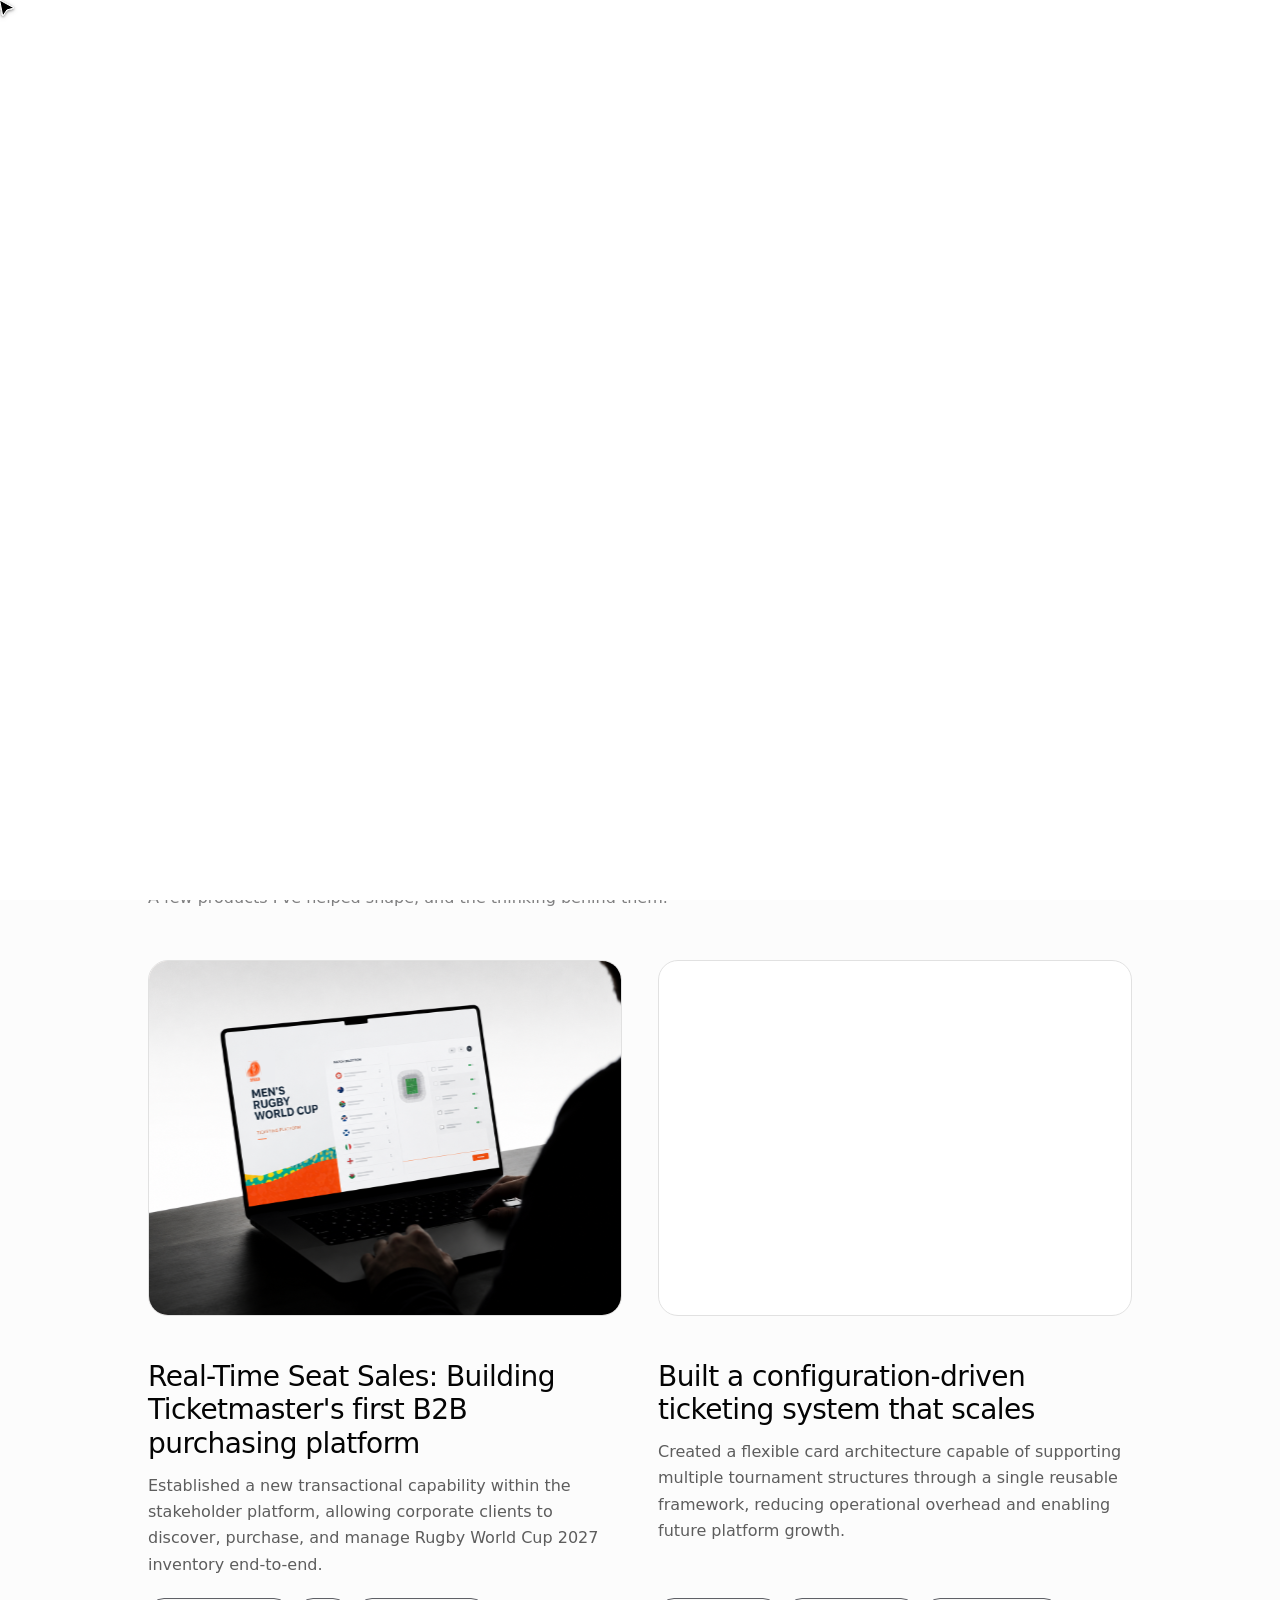
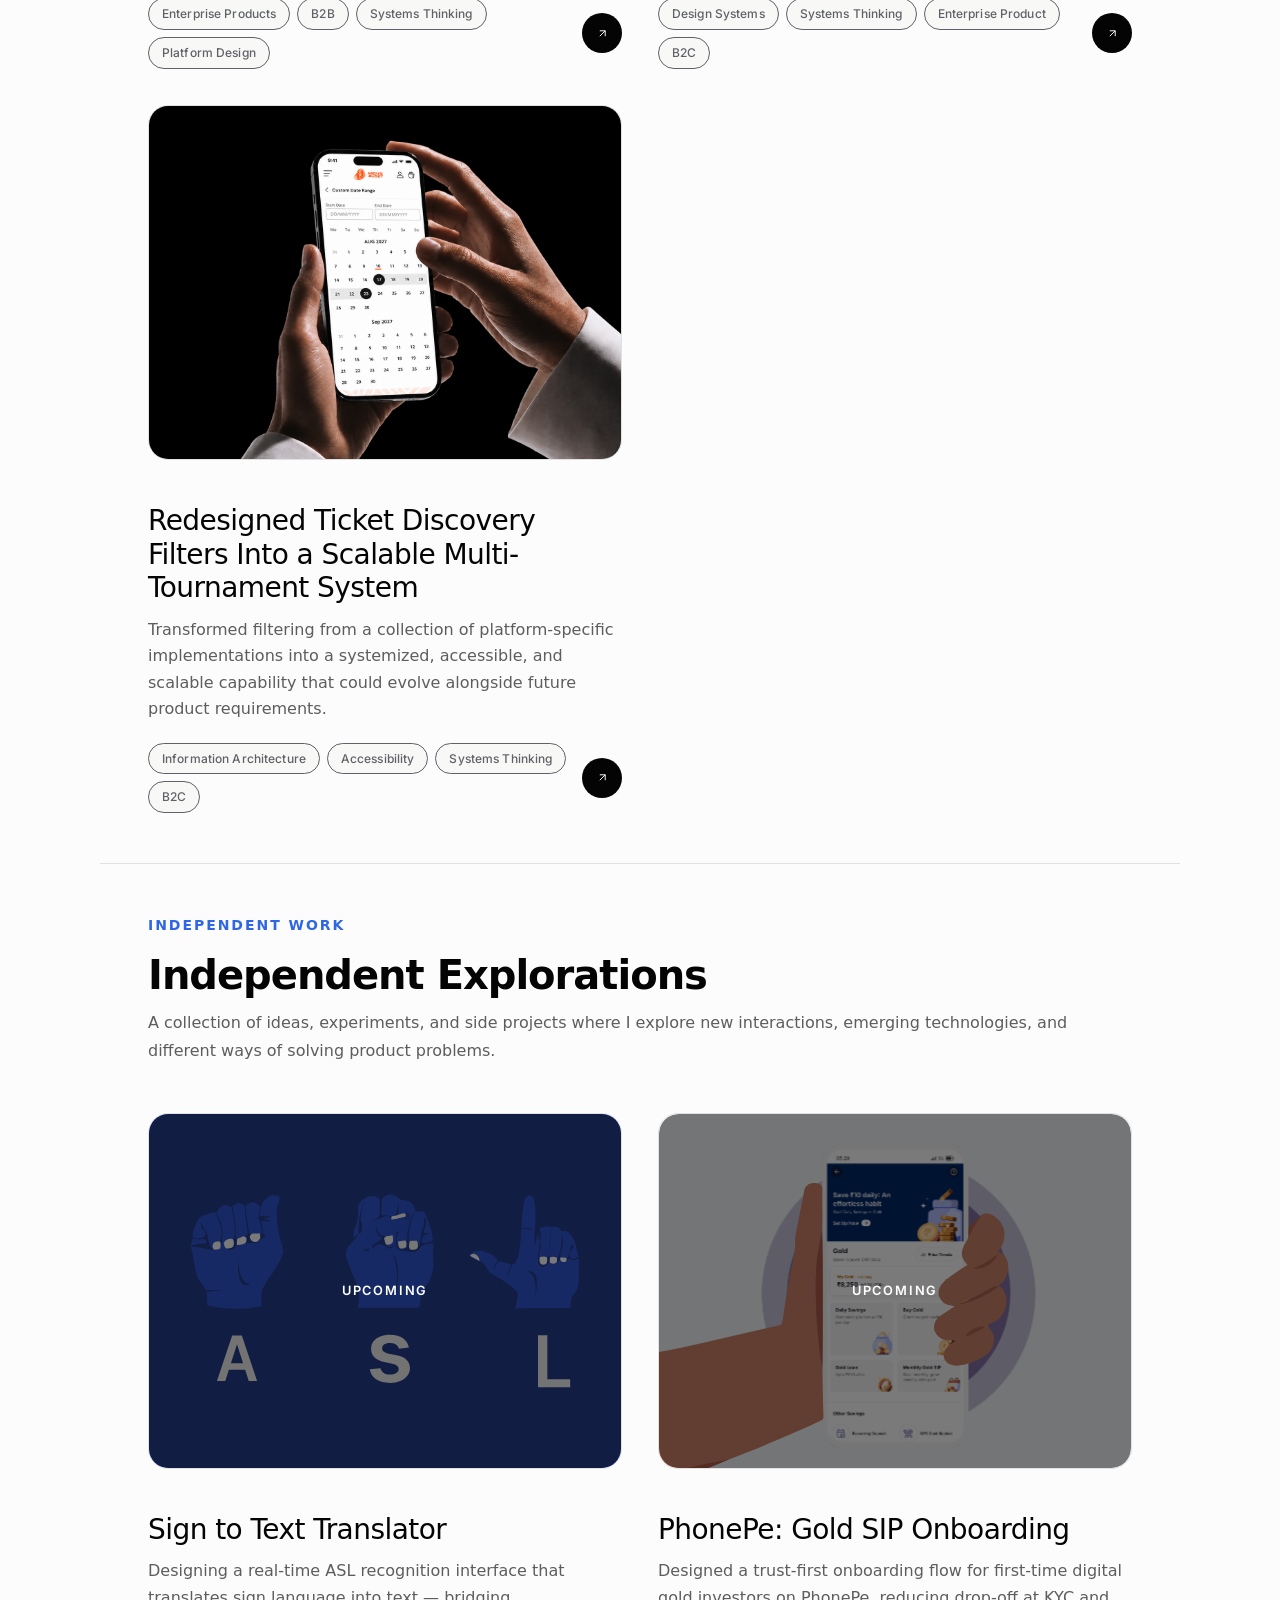
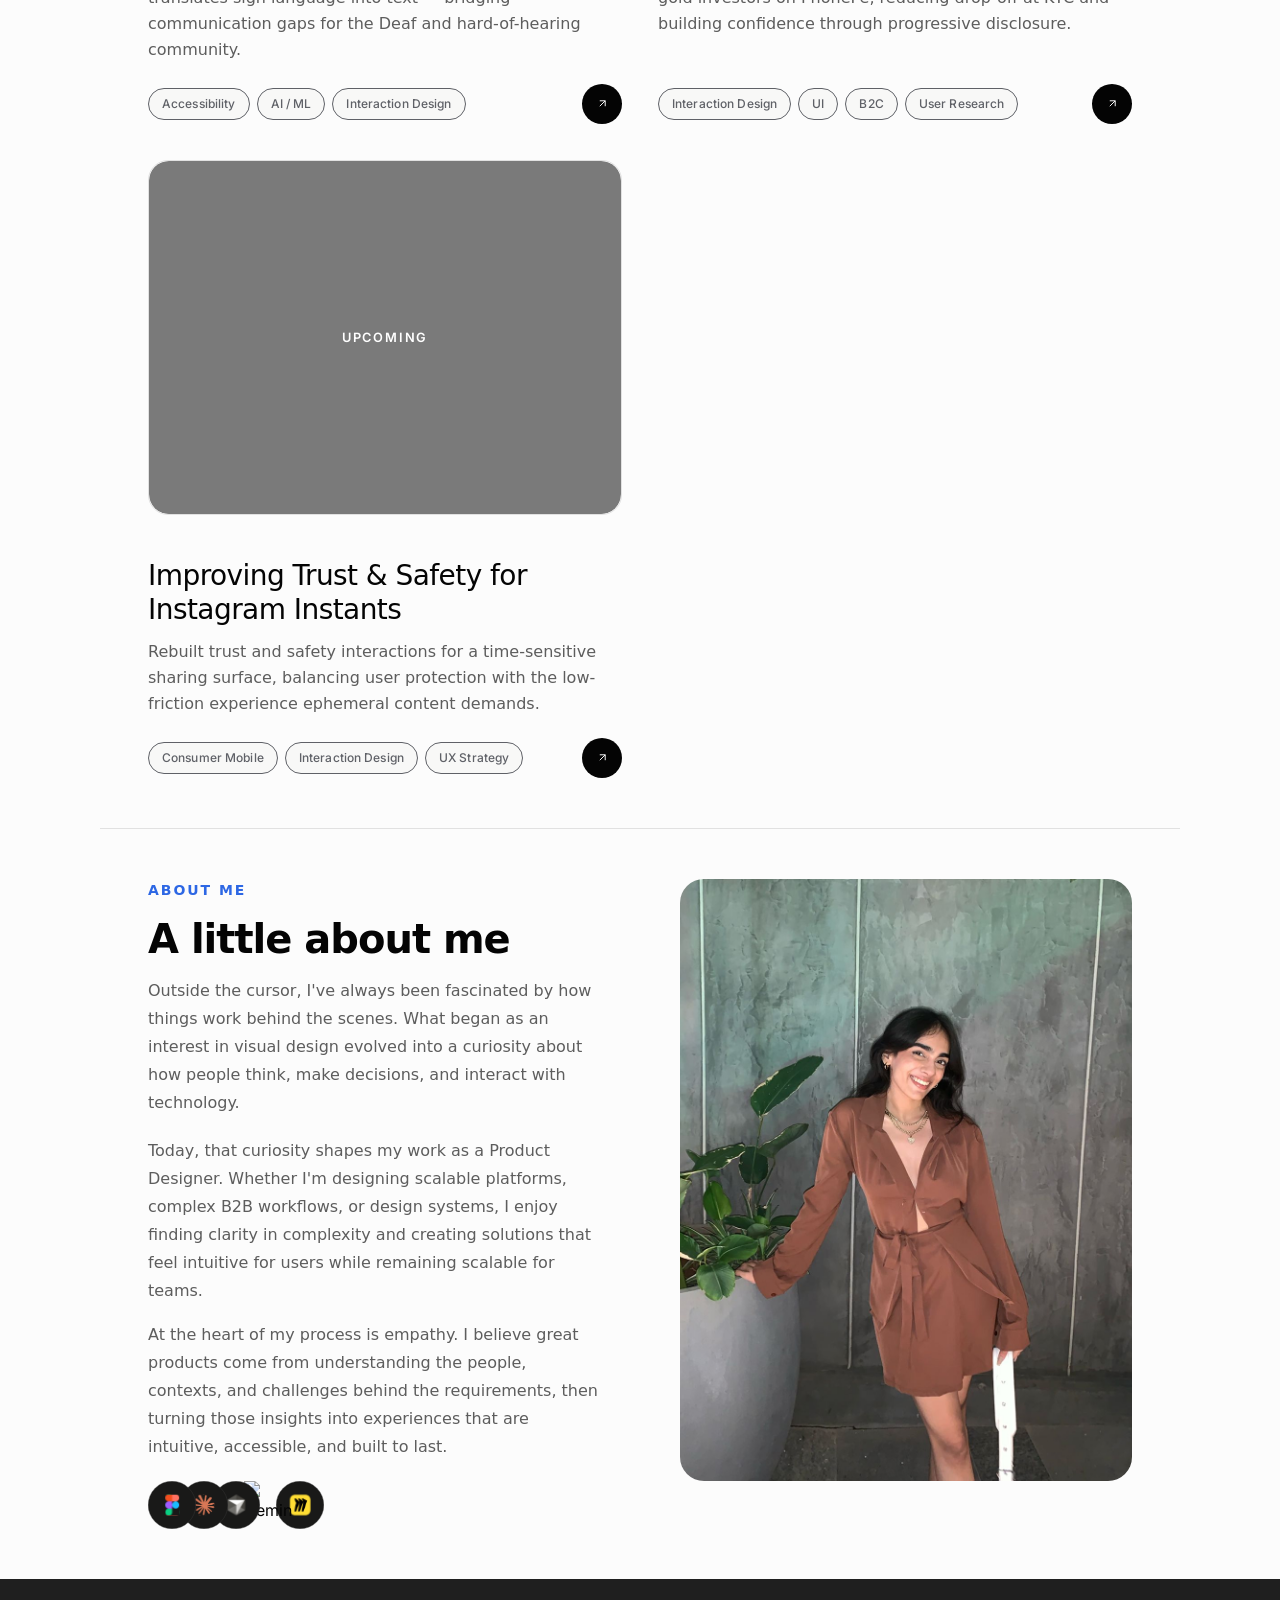
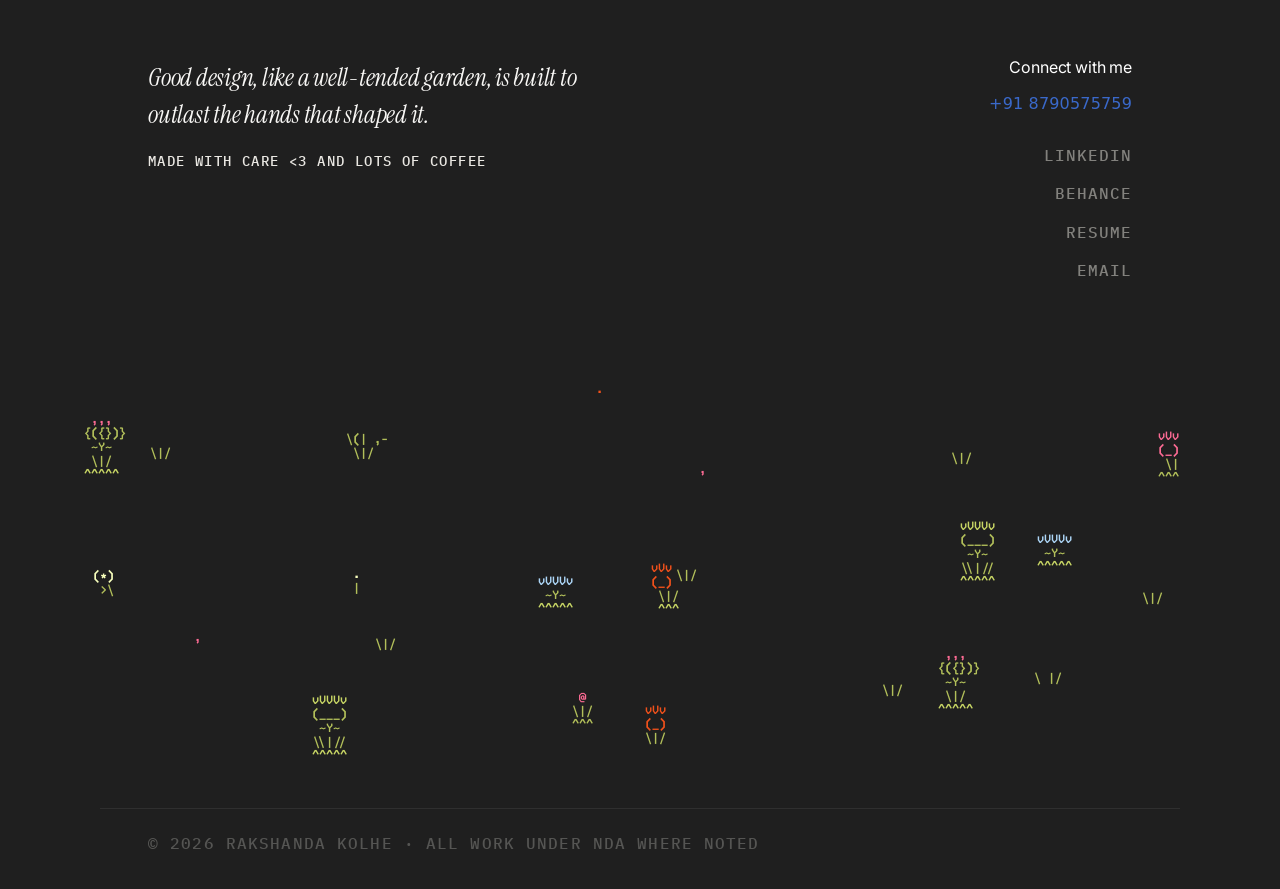
==== commit 09acdffc: "Add loading screen with embedded Lottie animation to homepage Plays a full-viewport Lottie animation" ====
--- a/index.html
+++ b/index.html
@@ -10,8 +10,43 @@
   <link rel="preconnect" href="https://fonts.gstatic.com" crossorigin />
   <link href="https://fonts.googleapis.com/css2?family=Inter+Display:wght@400;500;600;700;800&display=swap" rel="stylesheet" />
   <link rel="stylesheet" href="css/portfolio.css" />
+  <style>
+    #loader-overlay {
+      position: fixed;
+      inset: 0;
+      z-index: 9999;
+      background: #ffffff;
+      display: flex;
+      align-items: center;
+      justify-content: center;
+    }
+    #loader-overlay iframe {
+      width: 100vw;
+      height: 100vh;
+      border: 0;
+      display: block;
+    }
+    .loader-sr-only {
+      position: absolute;
+      width: 1px; height: 1px;
+      padding: 0; margin: -1px;
+      overflow: hidden;
+      clip: rect(0, 0, 0, 0);
+      white-space: nowrap;
+      border: 0;
+    }
+  </style>
 </head>
 <body class="home">
+
+<!-- ══════════════════════════════════════
+     LOADING SCREEN
+     Plays on every page load.
+══════════════════════════════════════ -->
+<div id="loader-overlay" role="status" aria-live="polite">
+  <span class="loader-sr-only">Loading rakshanda kolhe's portfolio</span>
+  <iframe id="loaderFrame" src="https://lottie.host/embed/e8fc3191-e29a-4bd7-b1d6-afddc886fb8e/vT9W3jKawk.lottie" title="Loading animation" aria-hidden="true"></iframe>
+</div>
 
 <!-- ══════════════════════════════════════
      ISLAND NAVIGATION
@@ -548,5 +583,23 @@
 })();
 </script>
 
+<script>
+/* ── Loading screen: Lottie animation, plays every page load, no fade ── */
+(function () {
+  const overlay = document.getElementById('loader-overlay');
+  if (!overlay) return;
+
+  document.body.style.overflow = 'hidden';
+
+  function finish() {
+    document.body.style.overflow = '';
+    overlay.remove();
+  }
+
+  // Plays for exactly 5s 7f at 30fps (5233ms) on both desktop and mobile.
+  setTimeout(finish, 5233);
+})();
+</script>
+
 </body>
 </html>
--- a/css/portfolio.css
+++ b/css/portfolio.css
@@ -1626,6 +1626,7 @@
 }
 .media-card-title strong {
   font-size: 20px;
+  font-weight: 600;
   color: #000000;
 }
 .media-card-descriptor {
@@ -1675,8 +1676,14 @@
   margin-bottom: 0;
 }
 .fd-chip::before {
-  content: '◆';
-  font-size: 28px !important;
+  content: '';
+  display: inline-block;
+  width: 20px;
+  height: 20px;
+  background-image: url('../assets/sparkle.svg');
+  background-size: contain;
+  background-repeat: no-repeat;
+  background-position: center;
 }
 .fd-title {
   font-size: 20px !important;
